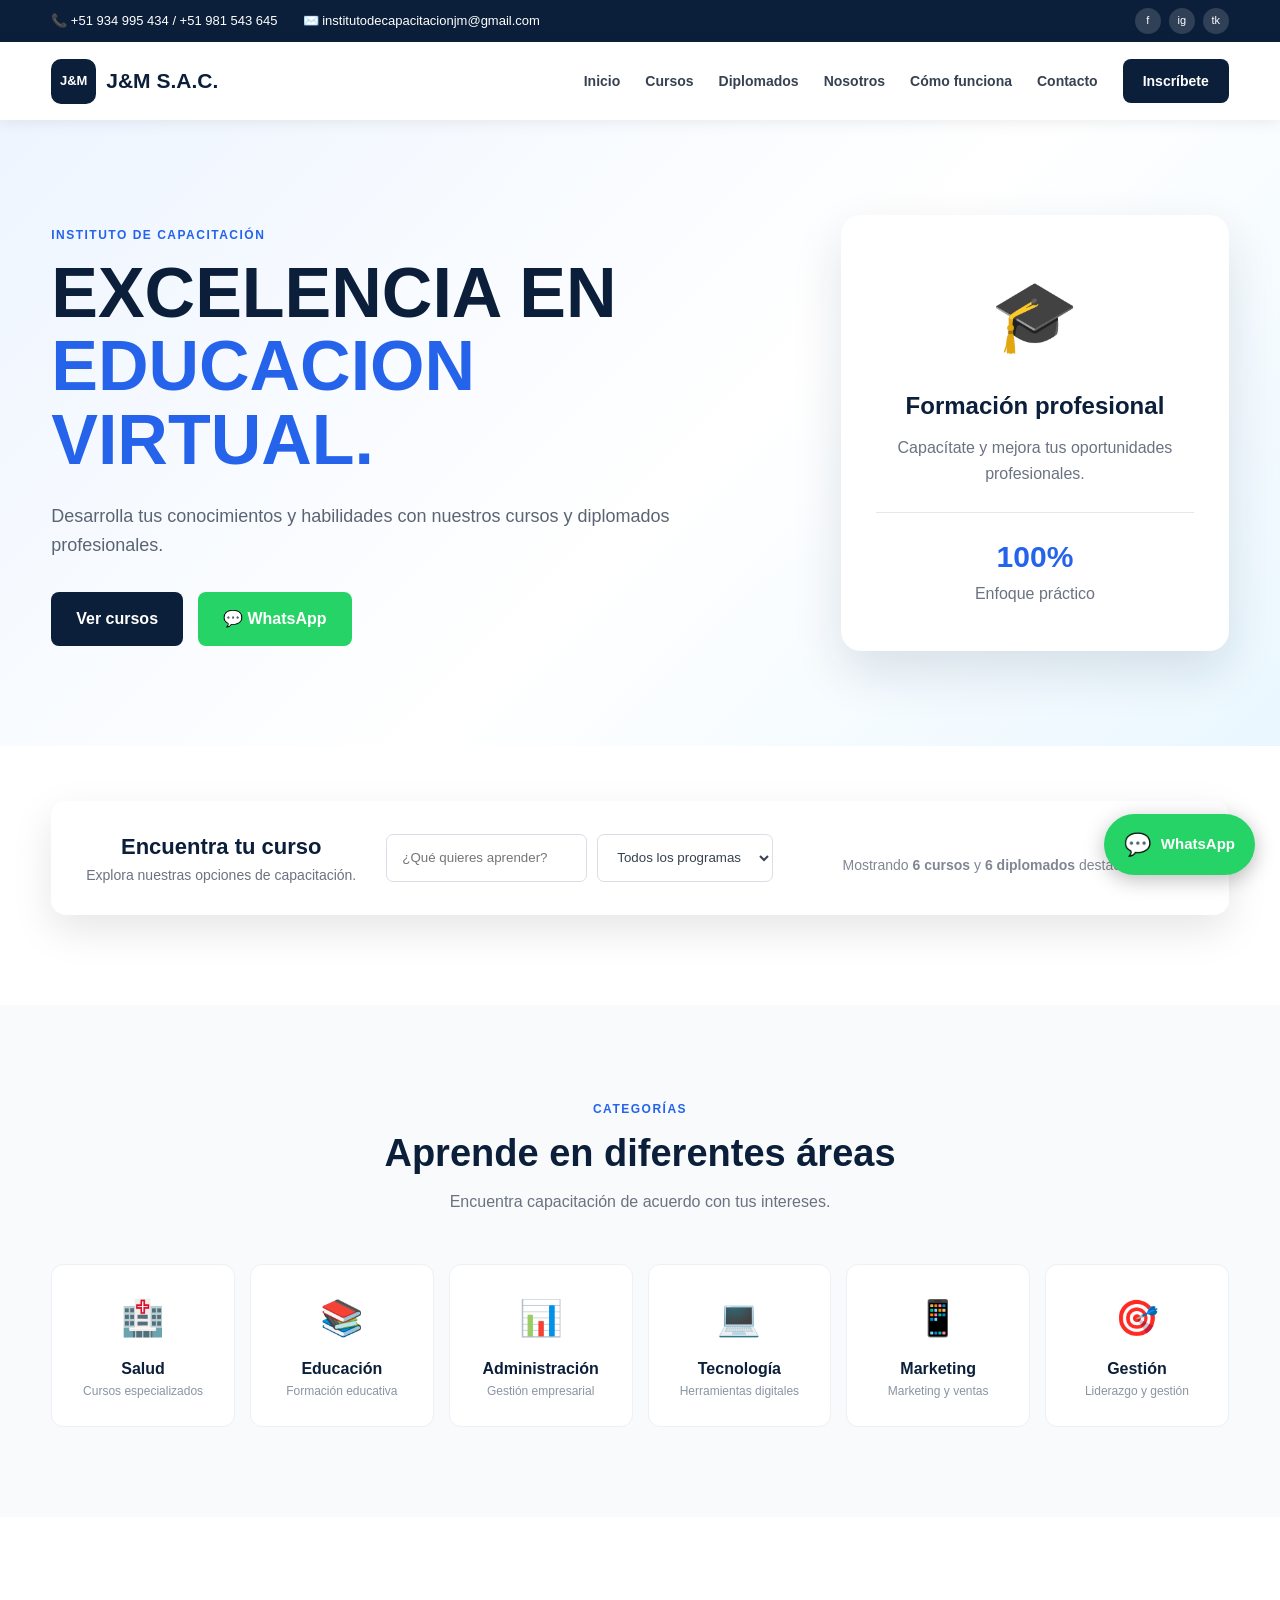
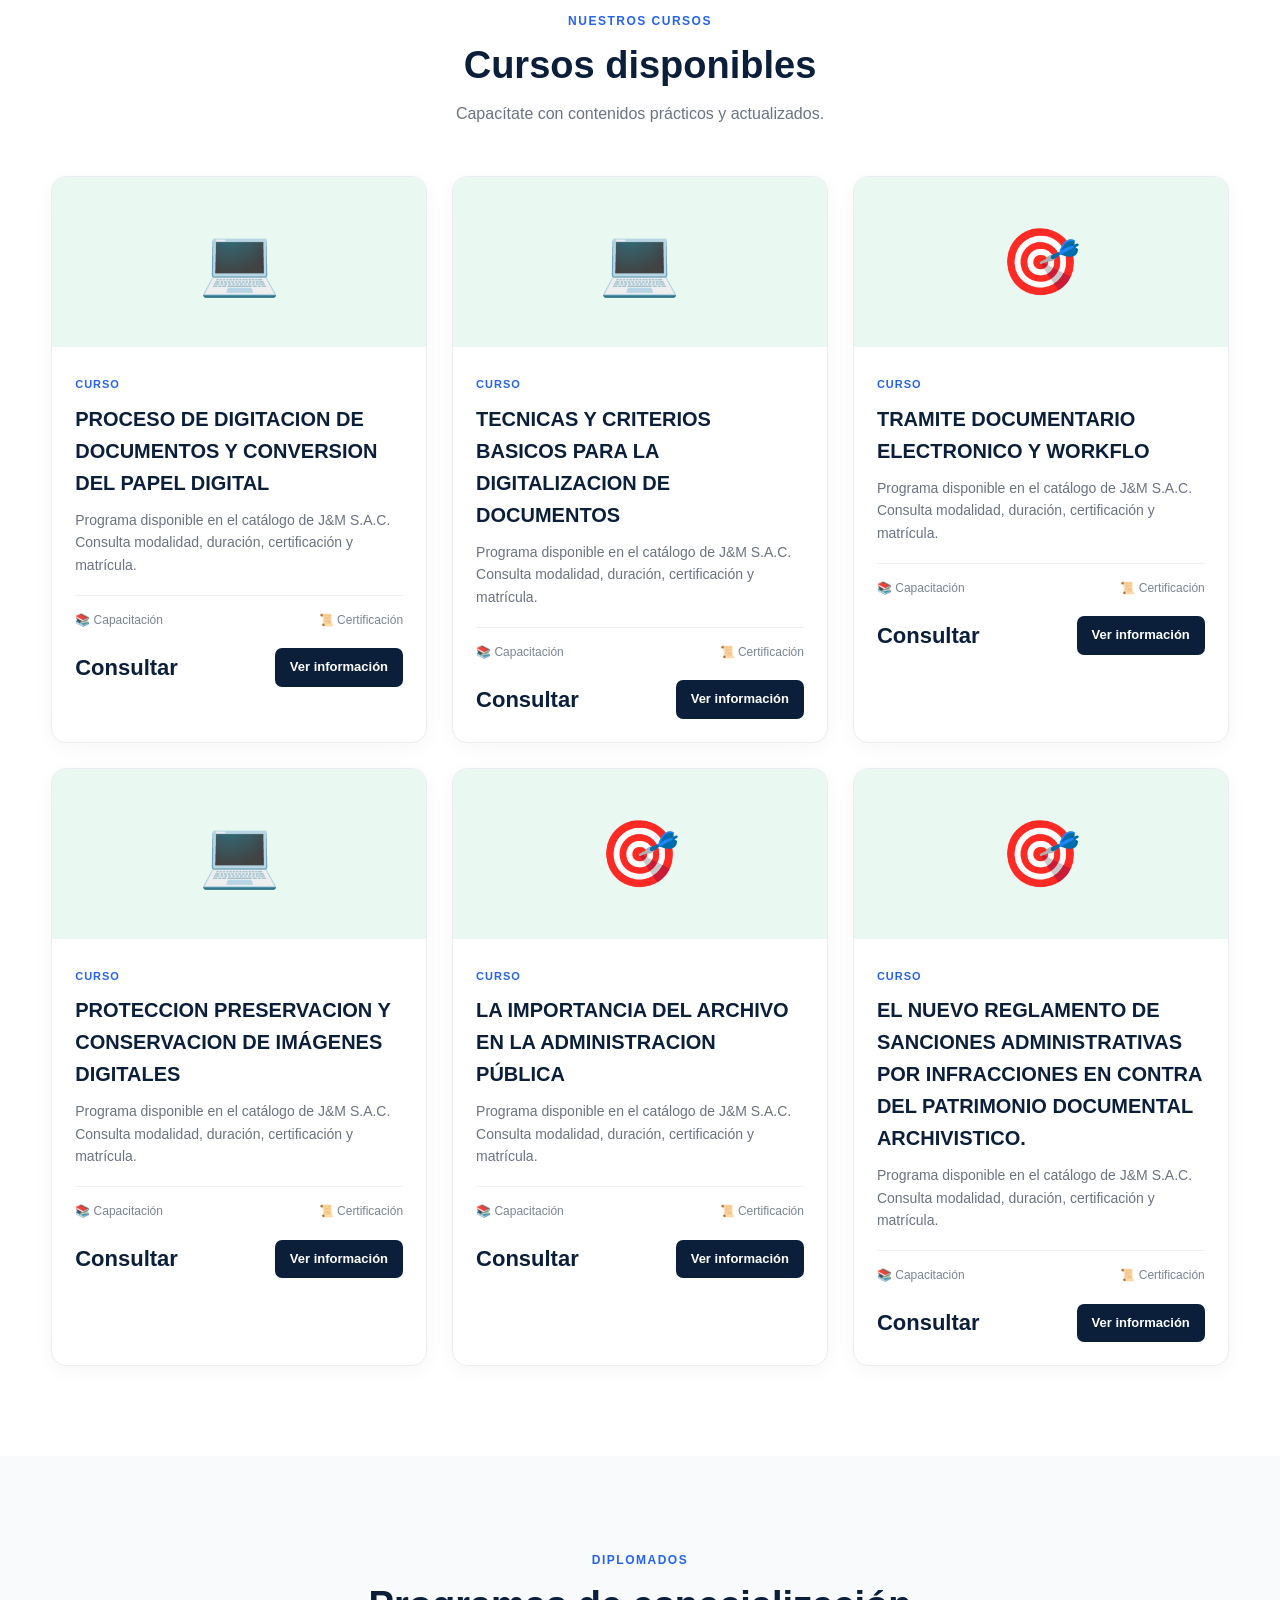
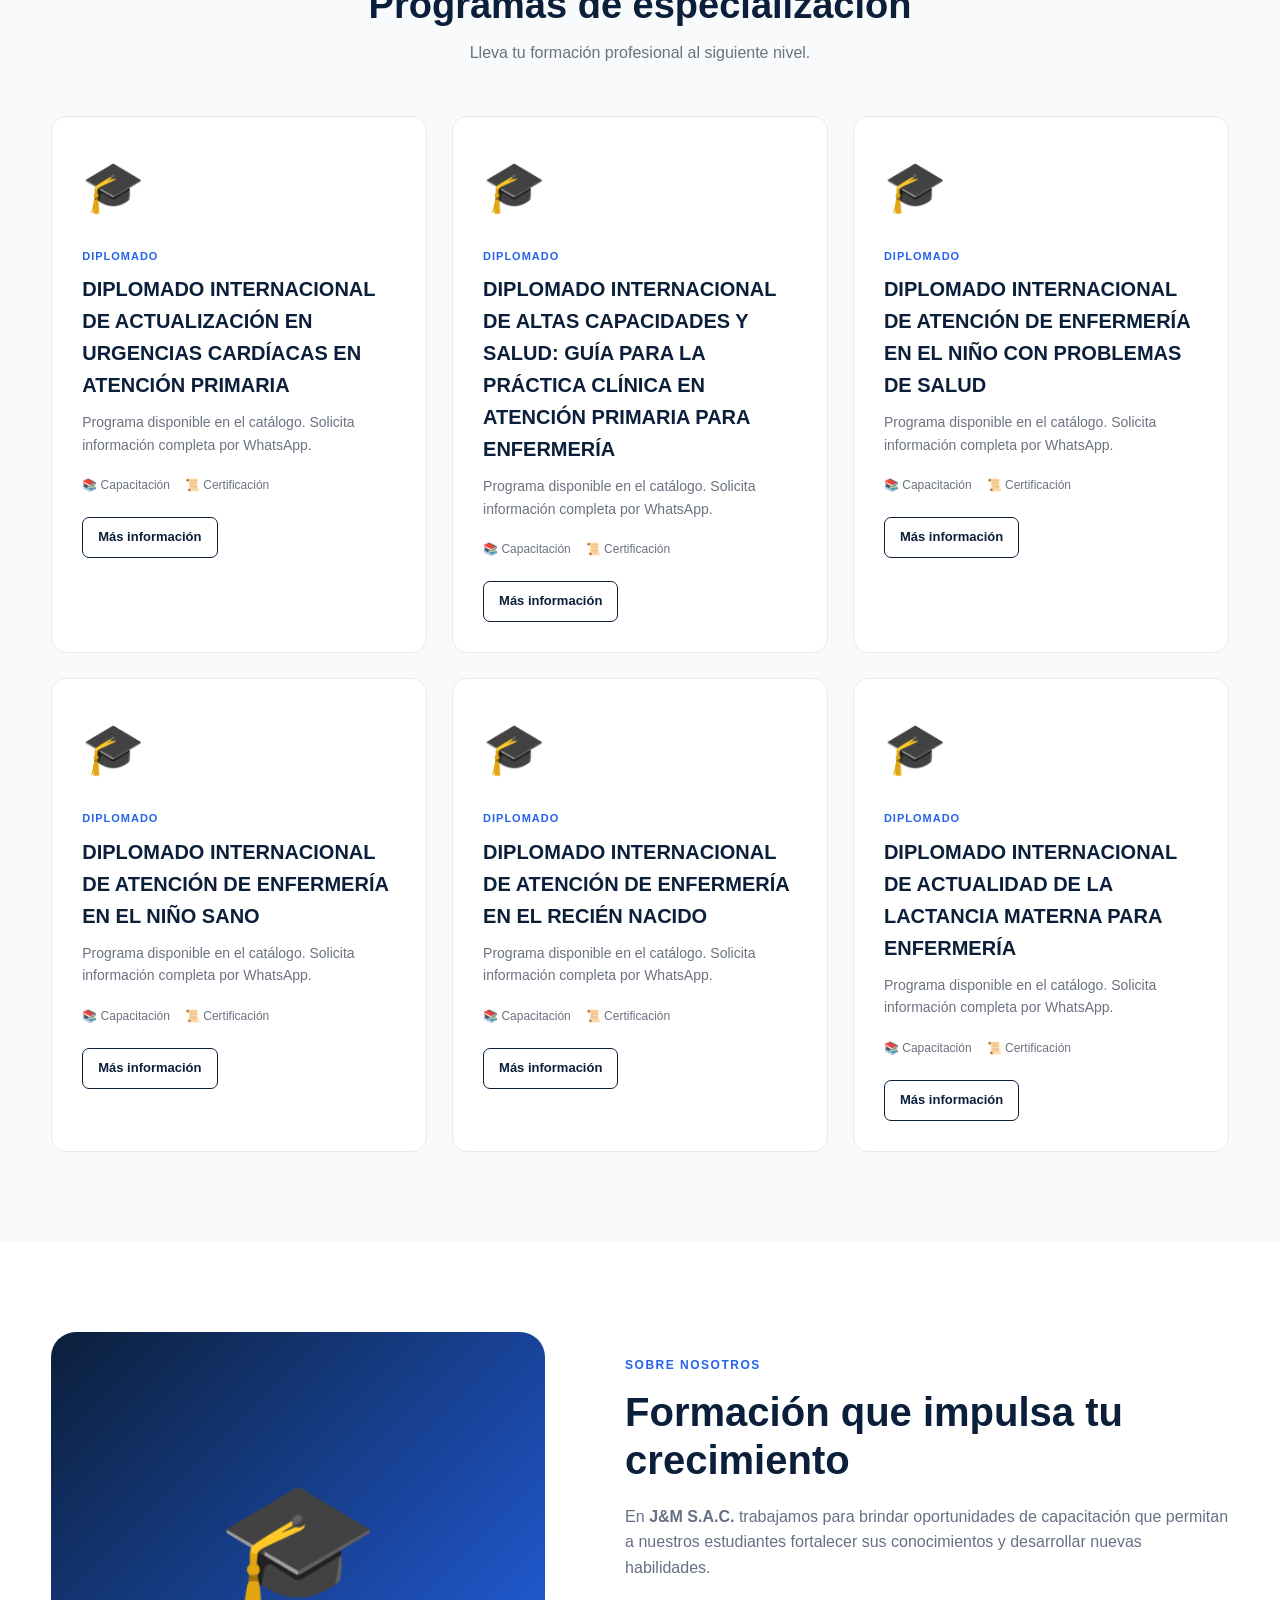
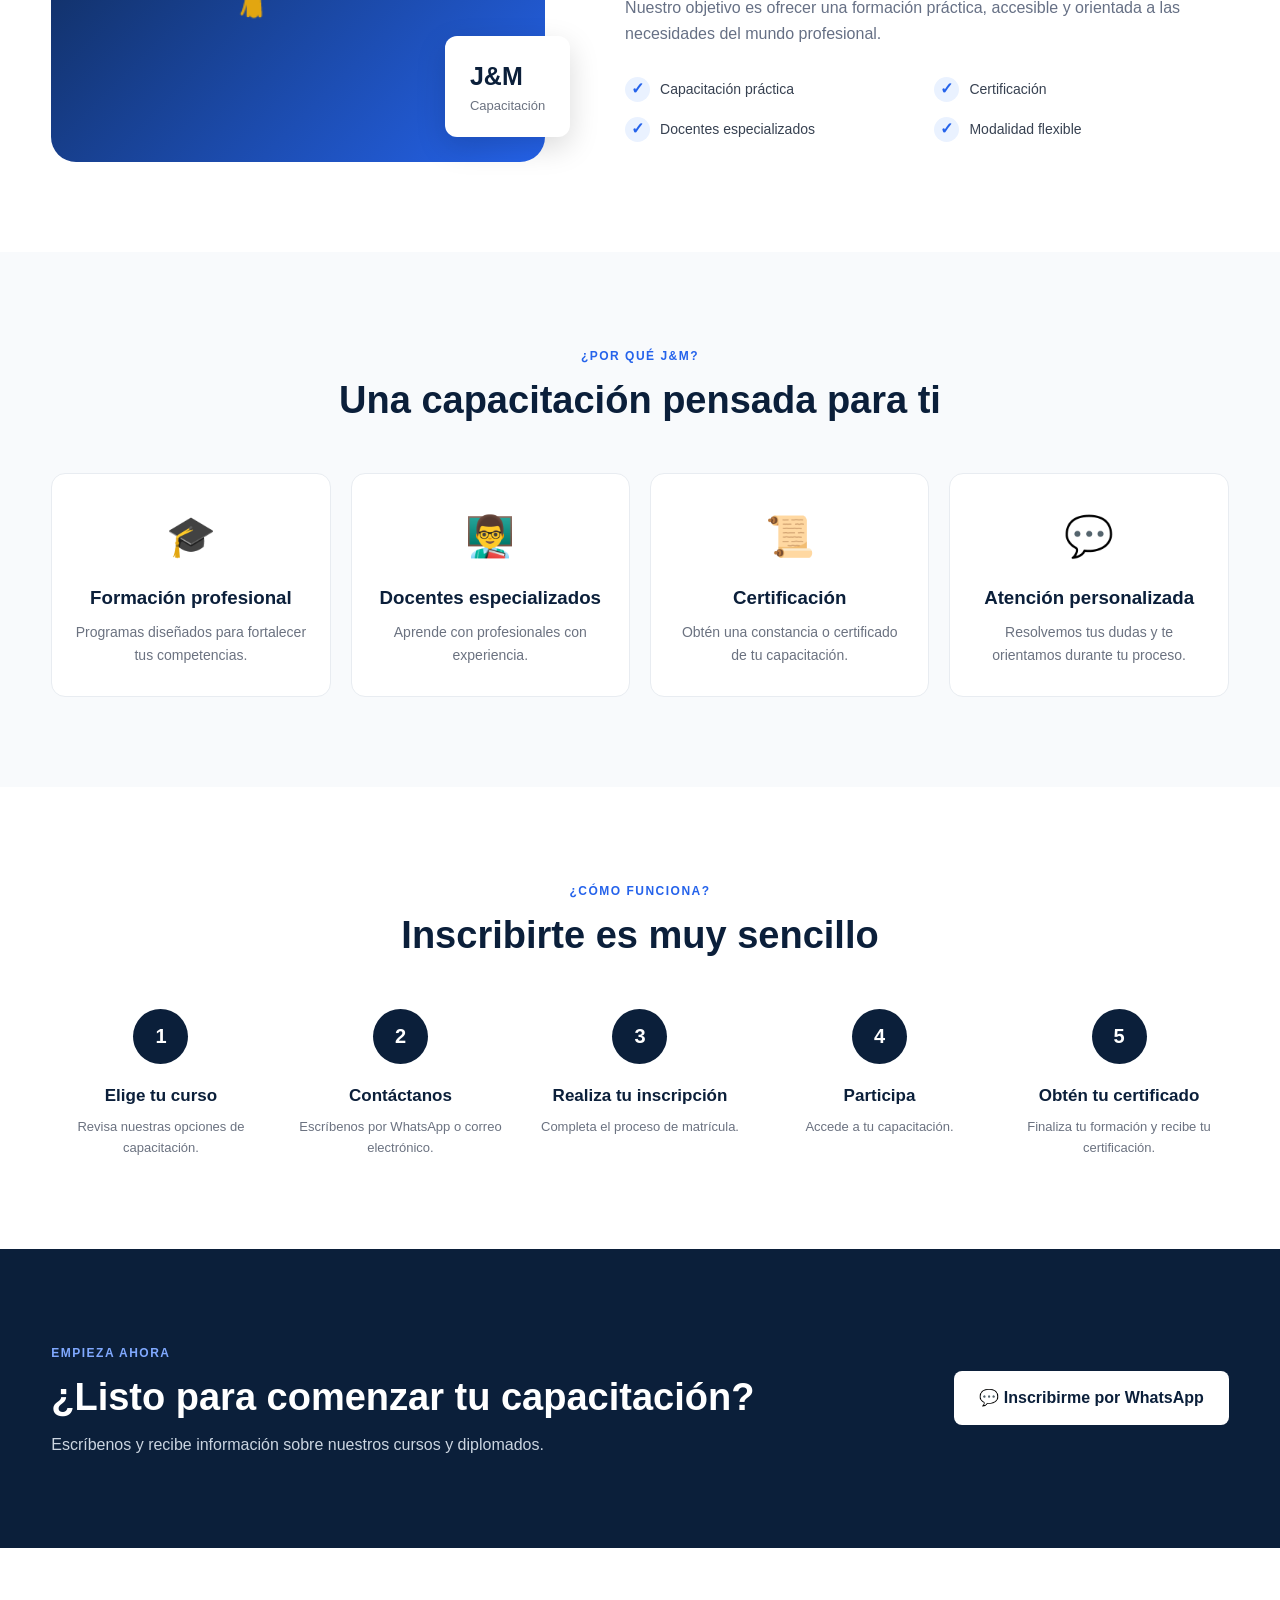
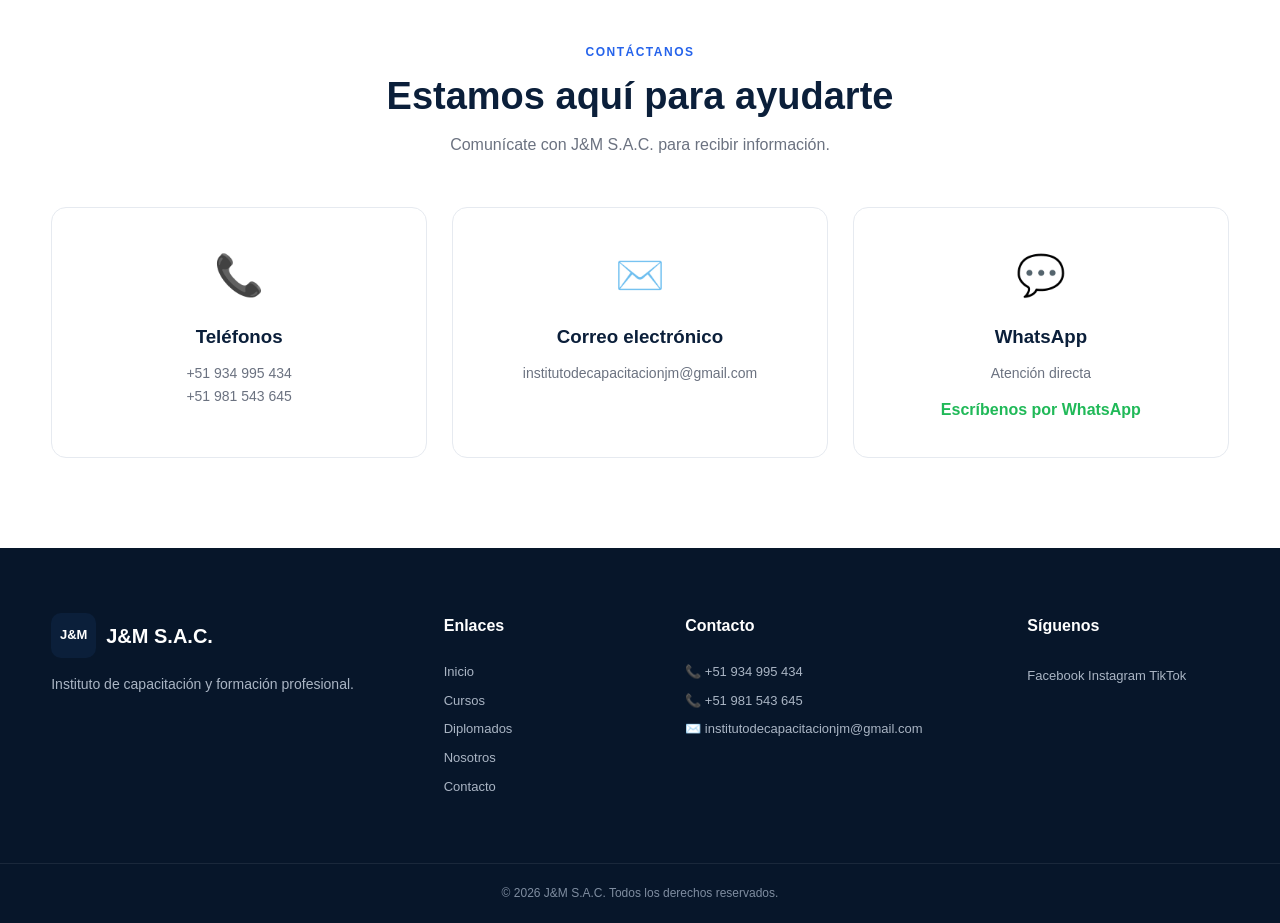
==== index.html @ 64e91b8b "Update index.html" ====
<!DOCTYPE html>
<html lang="es">
<head>
    <meta charset="UTF-8">
    <meta name="viewport" content="width=device-width, initial-scale=1.0">
    <meta name="description" content="J&M S.A.C. - Instituto de Capacitación y Formación Profesional">
    <title>J&M S.A.C. | Instituto de Capacitación</title>

    <link rel="stylesheet" href="style.css">
</head>

<body>

 
    <div class="topbar">
        <div class="container topbar-content">

            <div class="topbar-info">
                <span>📞 +51 934 995 434 / +51 981 543 645</span>
                <span>✉️ institutodecapacitacionjm@gmail.com</span>
            </div>

            <div class="topbar-social">
                <a href="#" aria-label="Facebook">f</a>
                <a href="#" aria-label="Instagram">ig</a>
                <a href="#" aria-label="TikTok">tk</a>
            </div>

        </div>
    </div>



    <header class="header">
        <div class="container nav-container">

            <a href="#inicio" class="logo">
                <span class="logo-icon">J&M</span>
                <span>J&M S.A.C.</span>
            </a>

            <button class="menu-toggle" id="menuToggle">
                ☰
            </button>

            <nav class="nav" id="navMenu">
                <a href="#inicio">Inicio</a>
                <a href="#cursos">Cursos</a>
                <a href="#diplomados">Diplomados</a>
                <a href="#nosotros">Nosotros</a>
                <a href="#proceso">Cómo funciona</a>
                <a href="#contacto">Contacto</a>
                <a href="#inscribete" class="nav-button">Inscríbete</a>
            </nav>

        </div>
    </header>



    <section class="hero" id="inicio">

        <div class="container hero-content">

            <div class="hero-text">

                <span class="hero-tag">
                    INSTITUTO DE CAPACITACIÓN
                </span>

                <h1>
                    EXCELENCIA EN
                    <span>EDUCACION VIRTUAL.</span>
                </h1>

                <p>
                    Desarrolla tus conocimientos y habilidades con nuestros
                    cursos y diplomados profesionales.
                </p>

                <div class="hero-buttons">
                    <a href="#cursos" class="btn btn-primary">
                        Ver cursos
                    </a>

                    <a
                        href="https://wa.me/51934995434?text=Hola%20J%26M%20S.A.C.%2C%20quisiera%20informaci%C3%B3n%20sobre%20sus%20cursos."
                        target="_blank"
                        class="btn btn-whatsapp"
                    >
                        💬 WhatsApp
                    </a>
                </div>

            </div>

            <div class="hero-card">

                <div class="hero-card-icon">
                    🎓
                </div>

                <h3>
                    Formación profesional
                </h3>

                <p>
                    Capacítate y mejora tus oportunidades profesionales.
                </p>

                <div class="hero-stat">
                    <strong>100%</strong>
                    <span>Enfoque práctico</span>
                </div>

            </div>

        </div>

    </section>


    <!-- ================================
         BUSCADOR
    ================================= -->
    <section class="search-section">

        <div class="container">

            <div class="search-box">

                <div class="search-title">
                    <h2>Encuentra tu curso</h2>
                    <p>
                        Explora nuestras opciones de capacitación.
                    </p>
                </div>

                <div class="search-form">

                    <input
                        type="text"
                        id="searchInput"
                        placeholder="¿Qué quieres aprender?"
                    >

                    <select id="categoryFilter">

                        <option value="all">
                            Todas las categorías
                        </option>

                        <option value="salud">
                            Salud
                        </option>

                        <option value="educacion">
                            Educación
                        </option>

                        <option value="administracion">
                            Administración
                        </option>

                        <option value="tecnologia">
                            Tecnología
                        </option>

                        <option value="marketing">
                            Marketing
                        </option>

                        <option value="gestion">
                            Gestión
                        </option>

                    </select>

                </div>

            </div>

        </div>

    </section>


    <!-- ================================
         CATEGORÍAS
    ================================= -->
    <section class="categories">

        <div class="container">

            <div class="section-header">

                <span class="section-tag">
                    CATEGORÍAS
                </span>

                <h2>
                    Aprende en diferentes áreas
                </h2>

                <p>
                    Encuentra capacitación de acuerdo con tus intereses.
                </p>

            </div>

            <div class="category-grid">

                <div class="category-card" data-category="salud">
                    <div class="category-icon">🏥</div>
                    <h3>Salud</h3>
                    <p>Cursos especializados</p>
                </div>

                <div class="category-card" data-category="educacion">
                    <div class="category-icon">📚</div>
                    <h3>Educación</h3>
                    <p>Formación educativa</p>
                </div>

                <div class="category-card" data-category="administracion">
                    <div class="category-icon">📊</div>
                    <h3>Administración</h3>
                    <p>Gestión empresarial</p>
                </div>

                <div class="category-card" data-category="tecnologia">
                    <div class="category-icon">💻</div>
                    <h3>Tecnología</h3>
                    <p>Herramientas digitales</p>
                </div>

                <div class="category-card" data-category="marketing">
                    <div class="category-icon">📱</div>
                    <h3>Marketing</h3>
                    <p>Marketing y ventas</p>
                </div>

                <div class="category-card" data-category="gestion">
                    <div class="category-icon">🎯</div>
                    <h3>Gestión</h3>
                    <p>Liderazgo y gestión</p>
                </div>

            </div>

        </div>

    </section>


    <!-- ================================
         CURSOS
    ================================= -->
    <section class="courses" id="cursos">

        <div class="container">

            <div class="section-header">

                <span class="section-tag">
                    NUESTROS CURSOS
                </span>

                <h2>
                    Cursos disponibles
                </h2>

                <p>
                    Capacítate con contenidos prácticos y actualizados.
                </p>

            </div>


            <div class="course-grid" id="courseGrid">


                <!-- CURSO 1 -->
                <article
                    class="course-card"
                    data-category="salud"
                    data-title="primeros auxilios"
                >

                    <div class="course-image health">
                        🏥
                    </div>

                    <div class="course-content">

                        <span class="course-category">
                            Salud
                        </span>

                        <h3>
                            Primeros Auxilios
                        </h3>

                        <p>
                            Aprende los conocimientos básicos para actuar
                            correctamente ante una emergencia.
                        </p>

                        <div class="course-info">
                            <span>⏱ 40 horas</span>
                            <span>📜 Certificado</span>
                        </div>

                        <div class="course-bottom">

                            <strong>
                                S/ 80.00
                            </strong>

                            <a
                                href="https://wa.me/51934995434?text=Hola%20J%26M%20S.A.C.%2C%20quiero%20informaci%C3%B3n%20sobre%20el%20curso%20de%20Primeros%20Auxilios."
                                target="_blank"
                                class="course-button"
                            >
                                Ver curso
                            </a>

                        </div>

                    </div>

                </article>


                <!-- CURSO 2 -->
                <article
                    class="course-card"
                    data-category="educacion"
                    data-title="estrategias de aprendizaje"
                >

                    <div class="course-image education">
                        📚
                    </div>

                    <div class="course-content">

                        <span class="course-category">
                            Educación
                        </span>

                        <h3>
                            Estrategias de Aprendizaje
                        </h3>

                        <p>
                            Conoce diferentes estrategias para mejorar
                            el proceso de enseñanza y aprendizaje.
                        </p>

                        <div class="course-info">
                            <span>⏱ 50 horas</span>
                            <span>📜 Certificado</span>
                        </div>

                        <div class="course-bottom">

                            <strong>
                                S/ 90.00
                            </strong>

                            <a
                                href="https://wa.me/51934995434?text=Hola%20J%26M%20S.A.C.%2C%20quiero%20informaci%C3%B3n%20sobre%20el%20curso%20de%20Estrategias%20de%20Aprendizaje."
                                target="_blank"
                                class="course-button"
                            >
                                Ver curso
                            </a>

                        </div>

                    </div>

                </article>


                <!-- CURSO 3 -->
                <article
                    class="course-card"
                    data-category="administracion"
                    data-title="administracion empresarial"
                >

                    <div class="course-image administration">
                        📊
                    </div>

                    <div class="course-content">

                        <span class="course-category">
                            Administración
                        </span>

                        <h3>
                            Administración Empresarial
                        </h3>

                        <p>
                            Aprende herramientas fundamentales para
                            gestionar una empresa de manera eficiente.
                        </p>

                        <div class="course-info">
                            <span>⏱ 60 horas</span>
                            <span>📜 Certificado</span>
                        </div>

                        <div class="course-bottom">

                            <strong>
                                S/ 100.00
                            </strong>

                            <a
                                href="https://wa.me/51934995434?text=Hola%20J%26M%20S.A.C.%2C%20quiero%20informaci%C3%B3n%20sobre%20el%20curso%20de%20Administraci%C3%B3n%20Empresarial."
                                target="_blank"
                                class="course-button"
                            >
                                Ver curso
                            </a>

                        </div>

                    </div>

                </article>


                <!-- CURSO 4 -->
                <article
                    class="course-card"
                    data-category="tecnologia"
                    data-title="herramientas digitales"
                >

                    <div class="course-image technology">
                        💻
                    </div>

                    <div class="course-content">

                        <span class="course-category">
                            Tecnología
                        </span>

                        <h3>
                            Herramientas Digitales
                        </h3>

                        <p>
                            Mejora tus habilidades digitales utilizando
                            herramientas modernas para el trabajo.
                        </p>

                        <div class="course-info">
                            <span>⏱ 40 horas</span>
                            <span>📜 Certificado</span>
                        </div>

                        <div class="course-bottom">

                            <strong>
                                S/ 80.00
                            </strong>

                            <a
                                href="https://wa.me/51934995434?text=Hola%20J%26M%20S.A.C.%2C%20quiero%20informaci%C3%B3n%20sobre%20el%20curso%20de%20Herramientas%20Digitales."
                                target="_blank"
                                class="course-button"
                            >
                                Ver curso
                            </a>

                        </div>

                    </div>

                </article>


                <!-- CURSO 5 -->
                <article
                    class="course-card"
                    data-category="marketing"
                    data-title="marketing digital"
                >

                    <div class="course-image marketing">
                        📱
                    </div>

                    <div class="course-content">

                        <span class="course-category">
                            Marketing
                        </span>

                        <h3>
                            Marketing Digital
                        </h3>

                        <p>
                            Aprende estrategias para promocionar productos
                            y servicios mediante canales digitales.
                        </p>

                        <div class="course-info">
                            <span>⏱ 50 horas</span>
                            <span>📜 Certificado</span>
                        </div>

                        <div class="course-bottom">

                            <strong>
                                S/ 100.00
                            </strong>

                            <a
                                href="https://wa.me/51934995434?text=Hola%20J%26M%20S.A.C.%2C%20quiero%20informaci%C3%B3n%20sobre%20el%20curso%20de%20Marketing%20Digital."
                                target="_blank"
                                class="course-button"
                            >
                                Ver curso
                            </a>

                        </div>

                    </div>

                </article>


                <!-- CURSO 6 -->
                <article
                    class="course-card"
                    data-category="gestion"
                    data-title="liderazgo y gestion"
                >

                    <div class="course-image management">
                        🎯
                    </div>

                    <div class="course-content">

                        <span class="course-category">
                            Gestión
                        </span>

                        <h3>
                            Liderazgo y Gestión
                        </h3>

                        <p>
                            Desarrolla habilidades de liderazgo y gestión
                            para alcanzar mejores resultados.
                        </p>

                        <div class="course-info">
                            <span>⏱ 40 horas</span>
                            <span>📜 Certificado</span>
                        </div>

                        <div class="course-bottom">

                            <strong>
                                S/ 90.00
                            </strong>

                            <a
                                href="https://wa.me/51934995434?text=Hola%20J%26M%20S.A.C.%2C%20quiero%20informaci%C3%B3n%20sobre%20el%20curso%20de%20Liderazgo%20y%20Gesti%C3%B3n."
                                target="_blank"
                                class="course-button"
                            >
                                Ver curso
                            </a>

                        </div>

                    </div>

                </article>

            </div>

        </div>

    </section>


    <!-- ================================
         DIPLOMADOS
    ================================= -->
    <section class="diplomas" id="diplomados">

        <div class="container">

            <div class="section-header">

                <span class="section-tag">
                    DIPLOMADOS
                </span>

                <h2>
                    Programas de especialización
                </h2>

                <p>
                    Lleva tu formación profesional al siguiente nivel.
                </p>

            </div>


            <div class="diploma-grid">

                <article class="diploma-card">

                    <div class="diploma-icon">
                        🎓
                    </div>

                    <div>

                        <span>
                            DIPLOMADO
                        </span>

                        <h3>
                            Gestión Administrativa
                        </h3>

                        <p>
                            Programa orientado al desarrollo de competencias
                            para la gestión y administración.
                        </p>

                        <div class="diploma-details">
                            <span>📚 120 horas</span>
                            <span>📜 Certificación</span>
                        </div>

                    </div>

                    <a
                        href="https://wa.me/51934995434?text=Hola%20J%26M%20S.A.C.%2C%20quiero%20informaci%C3%B3n%20sobre%20el%20Diplomado%20de%20Gesti%C3%B3n%20Administrativa."
                        target="_blank"
                        class="diploma-button"
                    >
                        Más información
                    </a>

                </article>


                <article class="diploma-card">

                    <div class="diploma-icon">
                        💻
                    </div>

                    <div>

                        <span>
                            DIPLOMADO
                        </span>

                        <h3>
                            Tecnología y Herramientas Digitales
                        </h3>

                        <p>
                            Fortalece tus competencias en el uso de tecnologías
                            aplicadas al entorno profesional.
                        </p>

                        <div class="diploma-details">
                            <span>📚 120 horas</span>
                            <span>📜 Certificación</span>
                        </div>

                    </div>

                    <a
                        href="https://wa.me/51934995434?text=Hola%20J%26M%20S.A.C.%2C%20quiero%20informaci%C3%B3n%20sobre%20el%20Diplomado%20de%20Tecnolog%C3%ADa%20y%20Herramientas%20Digitales."
                        target="_blank"
                        class="diploma-button"
                    >
                        Más información
                    </a>

                </article>


                <article class="diploma-card">

                    <div class="diploma-icon">
                        📱
                    </div>

                    <div>

                        <span>
                            DIPLOMADO
                        </span>

                        <h3>
                            Marketing Digital
                        </h3>

                        <p>
                            Aprende estrategias modernas de marketing,
                            comunicación y presencia digital.
                        </p>

                        <div class="diploma-details">
                            <span>📚 120 horas</span>
                            <span>📜 Certificación</span>
                        </div>

                    </div>

                    <a
                        href="https://wa.me/51934995434?text=Hola%20J%26M%20S.A.C.%2C%20quiero%20informaci%C3%B3n%20sobre%20el%20Diplomado%20de%20Marketing%20Digital."
                        target="_blank"
                        class="diploma-button"
                    >
                        Más información
                    </a>

                </article>

            </div>

        </div>

    </section>


    <!-- ================================
         NOSOTROS
    ================================= -->
    <section class="about" id="nosotros">

        <div class="container about-grid">

            <div class="about-image">

                <div class="about-big-icon">
                    🎓
                </div>

                <div class="about-floating">
                    <strong>J&M</strong>
                    <span>Capacitación</span>
                </div>

            </div>


            <div class="about-content">

                <span class="section-tag">
                    SOBRE NOSOTROS
                </span>

                <h2>
                    Formación que impulsa tu crecimiento
                </h2>

                <p>
                    En <strong>J&M S.A.C.</strong> trabajamos para brindar
                    oportunidades de capacitación que permitan a nuestros
                    estudiantes fortalecer sus conocimientos y desarrollar
                    nuevas habilidades.
                </p>

                <p>
                    Nuestro objetivo es ofrecer una formación práctica,
                    accesible y orientada a las necesidades del mundo
                    profesional.
                </p>


                <div class="about-features">

                    <div>
                        <span>✓</span>
                        <p>Capacitación práctica</p>
                    </div>

                    <div>
                        <span>✓</span>
                        <p>Certificación</p>
                    </div>

                    <div>
                        <span>✓</span>
                        <p>Docentes especializados</p>
                    </div>

                    <div>
                        <span>✓</span>
                        <p>Modalidad flexible</p>
                    </div>

                </div>

            </div>

        </div>

    </section>


    <!-- ================================
         POR QUÉ ELEGIRNOS
    ================================= -->
    <section class="why-us">

        <div class="container">

            <div class="section-header">

                <span class="section-tag">
                    ¿POR QUÉ J&M?
                </span>

                <h2>
                    Una capacitación pensada para ti
                </h2>

            </div>


            <div class="why-grid">

                <div class="why-card">

                    <div class="why-icon">
                        🎓
                    </div>

                    <h3>
                        Formación profesional
                    </h3>

                    <p>
                        Programas diseñados para fortalecer tus competencias.
                    </p>

                </div>


                <div class="why-card">

                    <div class="why-icon">
                        👨‍🏫
                    </div>

                    <h3>
                        Docentes especializados
                    </h3>

                    <p>
                        Aprende con profesionales con experiencia.
                    </p>

                </div>


                <div class="why-card">

                    <div class="why-icon">
                        📜
                    </div>

                    <h3>
                        Certificación
                    </h3>

                    <p>
                        Obtén una constancia o certificado de tu capacitación.
                    </p>

                </div>


                <div class="why-card">

                    <div class="why-icon">
                        💬
                    </div>

                    <h3>
                        Atención personalizada
                    </h3>

                    <p>
                        Resolvemos tus dudas y te orientamos durante tu proceso.
                    </p>

                </div>

            </div>

        </div>

    </section>


    <!-- ================================
         PROCESO
    ================================= -->
    <section class="process" id="proceso">

        <div class="container">

            <div class="section-header">

                <span class="section-tag">
                    ¿CÓMO FUNCIONA?
                </span>

                <h2>
                    Inscribirte es muy sencillo
                </h2>

            </div>


            <div class="process-grid">

                <div class="process-step">

                    <div class="step-number">
                        1
                    </div>

                    <h3>
                        Elige tu curso
                    </h3>

                    <p>
                        Revisa nuestras opciones de capacitación.
                    </p>

                </div>


                <div class="process-step">

                    <div class="step-number">
                        2
                    </div>

                    <h3>
                        Contáctanos
                    </h3>

                    <p>
                        Escríbenos por WhatsApp o correo electrónico.
                    </p>

                </div>


                <div class="process-step">

                    <div class="step-number">
                        3
                    </div>

                    <h3>
                        Realiza tu inscripción
                    </h3>

                    <p>
                        Completa el proceso de matrícula.
                    </p>

                </div>


                <div class="process-step">

                    <div class="step-number">
                        4
                    </div>

                    <h3>
                        Participa
                    </h3>

                    <p>
                        Accede a tu capacitación.
                    </p>

                </div>


                <div class="process-step">

                    <div class="step-number">
                        5
                    </div>

                    <h3>
                        Obtén tu certificado
                    </h3>

                    <p>
                        Finaliza tu formación y recibe tu certificación.
                    </p>

                </div>

            </div>

        </div>

    </section>


    <!-- ================================
         CTA
    ================================= -->
    <section class="cta" id="inscribete">

        <div class="container cta-content">

            <div>

                <span class="section-tag">
                    EMPIEZA AHORA
                </span>

                <h2>
                    ¿Listo para comenzar tu capacitación?
                </h2>

                <p>
                    Escríbenos y recibe información sobre nuestros cursos
                    y diplomados.
                </p>

            </div>


            <a
                href="https://wa.me/51934995434?text=Hola%20J%26M%20S.A.C.%2C%20quiero%20informaci%C3%B3n%20para%20inscribirme."
                target="_blank"
                class="btn btn-white"
            >
                💬 Inscribirme por WhatsApp
            </a>

        </div>

    </section>


    <!-- ================================
         CONTACTO
    ================================= -->
    <section class="contact" id="contacto">

        <div class="container">

            <div class="section-header">

                <span class="section-tag">
                    CONTÁCTANOS
                </span>

                <h2>
                    Estamos aquí para ayudarte
                </h2>

                <p>
                    Comunícate con J&M S.A.C. para recibir información.
                </p>

            </div>


            <div class="contact-grid">


                <div class="contact-card">

                    <div class="contact-icon">
                        📞
                    </div>

                    <h3>
                        Teléfonos
                    </h3>

                    <p>
                        +51 934 995 434
                    </p>

                    <p>
                        +51 981 543 645
                    </p>

                </div>


                <div class="contact-card">

                    <div class="contact-icon">
                        ✉️
                    </div>

                    <h3>
                        Correo electrónico
                    </h3>

                    <p>
                        institutodecapacitacionjm@gmail.com
                    </p>

                </div>


                <div class="contact-card">

                    <div class="contact-icon">
                        💬
                    </div>

                    <h3>
                        WhatsApp
                    </h3>

                    <p>
                        Atención directa
                    </p>

                    <a
                        href="https://wa.me/51934995434?text=Hola%20J%26M%20S.A.C.%2C%20quisiera%20informaci%C3%B3n."
                        target="_blank"
                        class="contact-whatsapp"
                    >
                        Escríbenos por WhatsApp
                    </a>

                </div>


            </div>

        </div>

    </section>


    <!-- ================================
         FOOTER
    ================================= -->
    <footer class="footer">

        <div class="container footer-grid">


            <div class="footer-brand">

                <div class="footer-logo">
                    <span class="logo-icon">J&M</span>
                    <span>J&M S.A.C.</span>
                </div>

                <p>
                    Instituto de capacitación y formación profesional.
                </p>

            </div>


            <div class="footer-links">

                <h3>
                    Enlaces
                </h3>

                <a href="#inicio">
                    Inicio
                </a>

                <a href="#cursos">
                    Cursos
                </a>

                <a href="#diplomados">
                    Diplomados
                </a>

                <a href="#nosotros">
                    Nosotros
                </a>

                <a href="#contacto">
                    Contacto
                </a>

            </div>


            <div class="footer-contact">

                <h3>
                    Contacto
                </h3>

                <p>
                    📞 +51 934 995 434
                </p>

                <p>
                    📞 +51 981 543 645
                </p>

                <p>
                    ✉️ institutodecapacitacionjm@gmail.com
                </p>

            </div>


            <div class="footer-social">

                <h3>
                    Síguenos
                </h3>

                <div>

                    <a href="#">
                        Facebook
                    </a>

                    <a href="#">
                        Instagram
                    </a>

                    <a href="#">
                        TikTok
                    </a>

                </div>

            </div>

        </div>


        <div class="footer-bottom">

            <div class="container">

                <p>
                    © 2026 J&M S.A.C. Todos los derechos reservados.
                </p>

            </div>

        </div>

    </footer>


    <!-- ================================
         BOTÓN FLOTANTE WHATSAPP
    ================================= -->
    <a
        href="https://wa.me/51934995434?text=Hola%20J%26M%20S.A.C.%2C%20quisiera%20informaci%C3%B3n%20sobre%20sus%20cursos."
        class="whatsapp-button"
        target="_blank"
        rel="noopener noreferrer"
        aria-label="Contactar por WhatsApp"
    >

        <span class="whatsapp-icon">
            💬
        </span>

        <span class="whatsapp-text">
            WhatsApp
        </span>

    </a>


    <!-- ================================
         BOTÓN VOLVER ARRIBA
    ================================= -->
    <button id="backToTop" class="back-to-top">
        ↑
    </button>


    <!-- JAVASCRIPT -->
    <script src="script.js"></script>

</body>
</html>
---- style.css ----
* {
    margin: 0;
    padding: 0;
    box-sizing: border-box;
}

html {
    scroll-behavior: smooth;
}

body {
    font-family: Arial, Helvetica, sans-serif;
    color: #1f2937;
    background: #ffffff;
    line-height: 1.6;
    overflow-x: hidden;
}

a {
    text-decoration: none;
    color: inherit;
}

button,
input,
select {
    font-family: inherit;
}

img {
    max-width: 100%;
    height: auto;
}

.container {
    width: min(1180px, 92%);
    margin: auto;
}

.topbar {
    background: #0b1f3a;
    color: #ffffff;
    font-size: 13px;
}

.topbar-content {
    min-height: 42px;
    display: flex;
    justify-content: space-between;
    align-items: center;
    gap: 20px;
}

.topbar-info {
    display: flex;
    gap: 25px;
    flex-wrap: wrap;
}

.topbar-social {
    display: flex;
    gap: 8px;
}

.topbar-social a {
    width: 26px;
    height: 26px;
    display: flex;
    align-items: center;
    justify-content: center;
    border-radius: 50%;
    background: rgba(255,255,255,0.15);
    font-size: 11px;
    transition: 0.3s;
}

.topbar-social a:hover {
    background: #ffffff;
    color: #0b1f3a;
}

.header {
    position: sticky;
    top: 0;
    z-index: 1000;
    background: #ffffff;
    box-shadow: 0 2px 15px rgba(0,0,0,0.08);
}

.nav-container {
    min-height: 78px;
    display: flex;
    align-items: center;
    justify-content: space-between;
    gap: 30px;
}

.logo {
    display: flex;
    align-items: center;
    gap: 10px;
    font-size: 21px;
    font-weight: 800;
    color: #0b1f3a;
}

.logo-icon {
    width: 45px;
    height: 45px;
    display: flex;
    align-items: center;
    justify-content: center;
    border-radius: 10px;
    background: #0b1f3a;
    color: #ffffff;
    font-size: 13px;
    font-weight: 800;
}

.nav {
    display: flex;
    align-items: center;
    gap: 25px;
}

.nav a {
    color: #374151;
    font-size: 14px;
    font-weight: 600;
    transition: 0.3s;
}

.nav a:hover {
    color: #0b1f3a;
}

.nav-button {
    background: #0b1f3a;
    color: #ffffff !important;
    padding: 11px 20px;
    border-radius: 8px;
}

.nav-button:hover {
    background: #163b68;
}

.menu-toggle {
    display: none;
    border: none;
    background: transparent;
    font-size: 27px;
    cursor: pointer;
}

.hero {
    background: linear-gradient(135deg, #eef5ff 0%, #ffffff 55%, #eaf7ff 100%);
    padding: 95px 0;
    overflow: hidden;
}

.hero-content {
    display: grid;
    grid-template-columns: 1.3fr 0.7fr;
    align-items: center;
    gap: 70px;
}

.hero-tag,
.section-tag {
    display: inline-block;
    font-size: 12px;
    font-weight: 800;
    letter-spacing: 1.5px;
    color: #2563eb;
    margin-bottom: 12px;
}

.hero h1 {
    font-size: clamp(42px, 6vw, 70px);
    line-height: 1.05;
    color: #0b1f3a;
    margin-bottom: 25px;
}

.hero h1 span {
    display: block;
    color: #2563eb;
}

.hero-text > p {
    max-width: 650px;
    font-size: 18px;
    color: #5b6472;
    margin-bottom: 32px;
}

.hero-buttons {
    display: flex;
    gap: 15px;
    flex-wrap: wrap;
}

.btn {
    display: inline-flex;
    align-items: center;
    justify-content: center;
    padding: 14px 25px;
    border-radius: 8px;
    font-weight: 700;
    transition: 0.3s;
}

.btn-primary {
    background: #0b1f3a;
    color: #ffffff;
}

.btn-primary:hover {
    transform: translateY(-3px);
    background: #163b68;
}

.btn-whatsapp {
    background: #25d366;
    color: #ffffff;
}

.btn-whatsapp:hover {
    transform: translateY(-3px);
    background: #20b958;
}

.hero-card {
    background: #ffffff;
    padding: 45px 35px;
    border-radius: 20px;
    box-shadow: 0 20px 50px rgba(11,31,58,0.12);
    text-align: center;
}

.hero-card-icon {
    font-size: 70px;
    margin-bottom: 15px;
}

.hero-card h3 {
    color: #0b1f3a;
    font-size: 24px;
    margin-bottom: 10px;
}

.hero-card p {
    color: #6b7280;
    margin-bottom: 25px;
}

.hero-stat {
    padding-top: 20px;
    border-top: 1px solid #e5e7eb;
    display: flex;
    flex-direction: column;
}

.hero-stat strong {
    font-size: 30px;
    color: #2563eb;
}

.hero-stat span {
    color: #6b7280;
}

.search-section {
    margin-top: -35px;
    position: relative;
    z-index: 5;
}

.search-box {
    width: 100%;
    background: #ffffff;
    border-radius: 15px;
    box-shadow: 0 15px 40px rgba(0,0,0,0.10);
    padding: 28px 35px;
    display: flex;
    align-items: center;
    justify-content: center;
    gap: 30px;
}

.search-title {
    text-align: center;
    flex: 0 0 auto;
}

.search-title h2 {
    color: #0b1f3a;
    font-size: 22px;
}

.search-title p {
    color: #6b7280;
    font-size: 14px;
}

.search-form {
    display: flex;
    align-items: center;
    justify-content: center;
    gap: 10px;
    flex: 1;
    max-width: 650px;
}

.search-form input,
.search-form select {
    height: 48px;
    border: 1px solid #d9dee7;
    border-radius: 7px;
    padding: 0 15px;
    outline: none;
    color: #374151;
    background: #ffffff;
}

.search-form input {
    flex: 1;
    min-width: 0;
}

.search-form input:focus,
.search-form select:focus {
    border-color: #2563eb;
    box-shadow: 0 0 0 2px rgba(37,99,235,0.08);
}

.search-form button {
    height: 48px;
    padding: 0 20px;
    border: none;
    border-radius: 7px;
    background: #0b1f3a;
    color: #ffffff;
    font-weight: 700;
    cursor: pointer;
    transition: 0.3s;
}

.search-form button:hover {
    background: #2563eb;
    transform: translateY(-2px);
}

#searchResultsInfo {
    width: 100%;
    margin: 15px auto 0;
    padding: 8px 15px;
    text-align: center;
    color: #6b7280;
    font-size: 13px;
    line-height: 1.5;
    background: transparent;
}

section {
    padding: 90px 0;
}

.section-header {
    text-align: center;
    max-width: 700px;
    margin: 0 auto 50px;
}

.section-header h2 {
    color: #0b1f3a;
    font-size: 38px;
    line-height: 1.2;
    margin-bottom: 12px;
}

.section-header p {
    color: #6b7280;
}

.categories {
    background: #f8fafc;
}

.category-grid {
    display: grid;
    grid-template-columns: repeat(6, 1fr);
    gap: 15px;
}

.category-card {
    background: #ffffff;
    padding: 25px 15px;
    border-radius: 12px;
    text-align: center;
    border: 1px solid #edf0f4;
    cursor: pointer;
    transition: 0.3s;
}

.category-card:hover,
.category-card.active {
    transform: translateY(-5px);
    border-color: #2563eb;
    box-shadow: 0 10px 25px rgba(37,99,235,0.10);
}

.category-icon {
    font-size: 35px;
    margin-bottom: 10px;
}

.category-card h3 {
    font-size: 16px;
    color: #0b1f3a;
}

.category-card p {
    color: #8a94a3;
    font-size: 12px;
}

.course-grid {
    display: grid;
    grid-template-columns: repeat(3, 1fr);
    gap: 25px;
}

.course-card {
    background: #ffffff;
    border-radius: 15px;
    overflow: hidden;
    border: 1px solid #e9edf2;
    box-shadow: 0 5px 20px rgba(0,0,0,0.04);
    transition: 0.3s;
}

.course-card:hover {
    transform: translateY(-6px);
    box-shadow: 0 15px 35px rgba(0,0,0,0.10);
}

.course-image {
    height: 170px;
    display: flex;
    align-items: center;
    justify-content: center;
    font-size: 65px;
    background: #eaf2ff;
}

.course-image.health {
    background: #e9f8f0;
}

.course-image.education {
    background: #fff6df;
}

.course-image.administration {
    background: #edf1ff;
}

.course-image.technology {
    background: #eaf8ff;
}

.course-image.marketing {
    background: #fff0f6;
}

.course-image.management {
    background: #f1edff;
}

.course-content {
    padding: 23px;
}

.course-category {
    font-size: 11px;
    text-transform: uppercase;
    font-weight: 800;
    color: #2563eb;
    letter-spacing: 1px;
}

.course-content h3 {
    font-size: 20px;
    color: #0b1f3a;
    margin: 7px 0 10px;
}

.course-content p {
    color: #6b7280;
    font-size: 14px;
    min-height: 68px;
}

.course-info {
    display: flex;
    justify-content: space-between;
    gap: 10px;
    margin: 18px 0;
    padding-top: 15px;
    border-top: 1px solid #edf0f4;
    color: #7a8492;
    font-size: 12px;
}

.course-bottom {
    display: flex;
    justify-content: space-between;
    align-items: center;
}

.course-bottom strong {
    font-size: 22px;
    color: #0b1f3a;
}

.course-button {
    background: #0b1f3a;
    color: #ffffff;
    padding: 9px 15px;
    border-radius: 7px;
    font-size: 13px;
    font-weight: 700;
    transition: 0.3s;
}

.course-button:hover {
    background: #2563eb;
    transform: translateY(-2px);
}

.diplomas {
    background: #f8fafc;
}

.diploma-grid {
    display: grid;
    grid-template-columns: repeat(3, 1fr);
    gap: 25px;
}

.diploma-card {
    background: #ffffff;
    padding: 30px;
    border-radius: 15px;
    border: 1px solid #e7ebf0;
    transition: 0.3s;
}

.diploma-card:hover {
    transform: translateY(-5px);
    box-shadow: 0 15px 35px rgba(0,0,0,0.08);
}

.diploma-icon {
    font-size: 50px;
    margin-bottom: 15px;
}

.diploma-card > div:nth-child(2) > span {
    font-size: 11px;
    color: #2563eb;
    font-weight: 800;
    letter-spacing: 1px;
}

.diploma-card h3 {
    color: #0b1f3a;
    margin: 6px 0 10px;
    font-size: 20px;
}

.diploma-card p {
    color: #6b7280;
    font-size: 14px;
    margin-bottom: 20px;
}

.diploma-details {
    display: flex;
    gap: 15px;
    color: #6b7280;
    font-size: 12px;
    margin-bottom: 22px;
}

.diploma-button {
    display: inline-block;
    border: 1px solid #0b1f3a;
    color: #0b1f3a;
    padding: 9px 15px;
    border-radius: 7px;
    font-size: 13px;
    font-weight: 700;
    transition: 0.3s;
}

.diploma-button:hover {
    background: #0b1f3a;
    color: #ffffff;
}

.about-grid {
    display: grid;
    grid-template-columns: 0.9fr 1.1fr;
    align-items: center;
    gap: 80px;
}

.about-image {
    min-height: 430px;
    border-radius: 25px;
    background: linear-gradient(135deg, #0b1f3a, #2563eb);
    position: relative;
    display: flex;
    align-items: center;
    justify-content: center;
}

.about-big-icon {
    font-size: 130px;
}

.about-floating {
    position: absolute;
    bottom: 25px;
    right: -25px;
    background: #ffffff;
    padding: 20px 25px;
    border-radius: 12px;
    box-shadow: 0 10px 30px rgba(0,0,0,0.15);
    display: flex;
    flex-direction: column;
}

.about-floating strong {
    font-size: 25px;
    color: #0b1f3a;
}

.about-floating span {
    font-size: 13px;
    color: #6b7280;
}

.about-content h2 {
    color: #0b1f3a;
    font-size: 40px;
    line-height: 1.2;
    margin-bottom: 20px;
}

.about-content > p {
    color: #667085;
    margin-bottom: 15px;
}

.about-features {
    display: grid;
    grid-template-columns: repeat(2, 1fr);
    gap: 15px;
    margin-top: 30px;
}

.about-features div {
    display: flex;
    align-items: center;
    gap: 10px;
}

.about-features span {
    width: 25px;
    height: 25px;
    display: flex;
    justify-content: center;
    align-items: center;
    border-radius: 50%;
    background: #eaf2ff;
    color: #2563eb;
    font-weight: bold;
}

.about-features p {
    color: #374151;
    font-size: 14px;
}

.why-us {
    background: #f8fafc;
}

.why-grid {
    display: grid;
    grid-template-columns: repeat(4, 1fr);
    gap: 20px;
}

.why-card {
    background: #ffffff;
    padding: 30px 22px;
    text-align: center;
    border-radius: 14px;
    border: 1px solid #e8ecf1;
    transition: 0.3s;
}

.why-card:hover {
    transform: translateY(-5px);
    box-shadow: 0 10px 25px rgba(0,0,0,0.08);
}

.why-icon {
    font-size: 40px;
    margin-bottom: 15px;
}

.why-card h3 {
    color: #0b1f3a;
    margin-bottom: 8px;
}

.why-card p {
    color: #6b7280;
    font-size: 14px;
}

.process-grid {
    display: grid;
    grid-template-columns: repeat(5, 1fr);
    gap: 20px;
}

.process-step {
    text-align: center;
    position: relative;
}

.step-number {
    width: 55px;
    height: 55px;
    margin: 0 auto 18px;
    border-radius: 50%;
    background: #0b1f3a;
    color: #ffffff;
    display: flex;
    justify-content: center;
    align-items: center;
    font-size: 20px;
    font-weight: 800;
    transition: 0.3s;
}

.process-step:hover .step-number {
    background: #2563eb;
    transform: scale(1.08);
}

.process-step h3 {
    color: #0b1f3a;
    font-size: 17px;
    margin-bottom: 8px;
}

.process-step p {
    color: #6b7280;
    font-size: 13px;
}

.cta {
    background: #0b1f3a;
    color: #ffffff;
}

.cta-content {
    display: flex;
    align-items: center;
    justify-content: space-between;
    gap: 40px;
}

.cta .section-tag {
    color: #80a9ff;
}

.cta h2 {
    font-size: 38px;
    line-height: 1.2;
    margin-bottom: 12px;
}

.cta p {
    color: #cbd5e1;
}

.btn-white {
    background: #ffffff;
    color: #0b1f3a;
    white-space: nowrap;
}

.btn-white:hover {
    transform: translateY(-3px);
}

.contact-grid {
    display: grid;
    grid-template-columns: repeat(3, 1fr);
    gap: 25px;
}

.contact-card {
    text-align: center;
    padding: 35px 25px;
    border: 1px solid #e6eaf0;
    border-radius: 15px;
    transition: 0.3s;
}

.contact-card:hover {
    transform: translateY(-5px);
    box-shadow: 0 10px 25px rgba(0,0,0,0.07);
}

.contact-icon {
    font-size: 40px;
    margin-bottom: 15px;
}

.contact-card h3 {
    color: #0b1f3a;
    margin-bottom: 10px;
}

.contact-card p {
    color: #6b7280;
    font-size: 14px;
}

.contact-whatsapp {
    display: inline-block;
    margin-top: 12px;
    color: #20b958;
    font-weight: 700;
}

.footer {
    background: #07162a;
    color: #ffffff;
}

.footer-grid {
    padding: 65px 0;
    display: grid;
    grid-template-columns: 1.4fr 0.8fr 1.2fr 0.8fr;
    gap: 40px;
}

.footer-logo {
    display: flex;
    align-items: center;
    gap: 10px;
    font-size: 20px;
    font-weight: 800;
}

.footer-brand p {
    color: #aab5c4;
    margin-top: 15px;
    font-size: 14px;
}

.footer h3 {
    margin-bottom: 15px;
    font-size: 16px;
}

.footer-links,
.footer-contact,
.footer-social {
    display: flex;
    flex-direction: column;
    gap: 8px;
}

.footer-links a,
.footer-contact p,
.footer-social a {
    color: #aab5c4;
    font-size: 13px;
}

.footer-links a:hover,
.footer-social a:hover {
    color: #ffffff;
}

.footer-bottom {
    border-top: 1px solid rgba(255,255,255,0.08);
    padding: 20px 0;
    text-align: center;
}

.footer-bottom p {
    color: #7f8da0;
    font-size: 12px;
}

.whatsapp-button {
    position: fixed;
    right: 25px;
    bottom: 25px;
    z-index: 9999;
    display: flex;
    align-items: center;
    justify-content: center;
    gap: 10px;
    padding: 13px 20px;
    background: #25d366;
    color: #ffffff;
    border-radius: 50px;
    font-weight: 700;
    font-size: 15px;
    box-shadow: 0 5px 20px rgba(0,0,0,0.25);
    transition: all 0.3s ease;
}

.whatsapp-button:hover {
    transform: translateY(-4px);
    background: #20bd5a;
    box-shadow: 0 8px 25px rgba(0,0,0,0.30);
}

.whatsapp-icon {
    font-size: 22px;
}

.whatsapp-text {
    font-size: 15px;
}

.back-to-top {
    position: fixed;
    right: 25px;
    bottom: 95px;
    width: 45px;
    height: 45px;
    border: none;
    border-radius: 50%;
    background: #0b1f3a;
    color: #ffffff;
    font-size: 20px;
    cursor: pointer;
    opacity: 0;
    visibility: hidden;
    transition: 0.3s;
    z-index: 9998;
}

.back-to-top.show {
    opacity: 1;
    visibility: visible;
}

.hidden {
    display: none !important;
}

@media (max-width: 1100px) {
    .category-grid {
        grid-template-columns: repeat(3, 1fr);
    }

    .course-grid,
    .diploma-grid {
        grid-template-columns: repeat(2, 1fr);
    }

    .why-grid {
        grid-template-columns: repeat(2, 1fr);
    }

    .process-grid {
        grid-template-columns: repeat(3, 1fr);
    }

    .footer-grid {
        grid-template-columns: repeat(2, 1fr);
    }

    .hero-content {
        grid-template-columns: 1fr;
        gap: 45px;
    }

    .hero-card {
        max-width: 500px;
        width: 100%;
        margin: auto;
    }

    .about-grid {
        grid-template-columns: 1fr;
        gap: 50px;
    }

    .about-image {
        max-width: 600px;
        width: 100%;
        margin: auto;
    }

    .search-box {
        flex-direction: column;
        gap: 18px;
    }

    .search-title {
        width: 100%;
    }

    .search-form {
        width: 100%;
        max-width: 750px;
    }
}

@media (max-width: 800px) {
    .topbar-content {
        justify-content: center;
        text-align: center;
    }

    .topbar-social {
        display: none;
    }

    .nav-container {
        min-height: 68px;
    }

    .menu-toggle {
        display: block;
    }

    .nav {
        position: absolute;
        top: 68px;
        left: 0;
        right: 0;
        display: none;
        flex-direction: column;
        align-items: stretch;
        background: #ffffff;
        padding: 20px;
        box-shadow: 0 10px 20px rgba(0,0,0,0.10);
        gap: 5px;
    }

    .nav.active {
        display: flex;
    }

    .nav a {
        padding: 12px 10px;
    }

    .search-section {
        margin-top: -25px;
    }

    .search-box {
        padding: 25px 22px;
        width: 100%;
    }

    .search-form {
        flex-direction: column;
        align-items: stretch;
        width: 100%;
        max-width: 100%;
        gap: 10px;
    }

    .search-form input,
    .search-form select,
    .search-form button {
        width: 100%;
        min-width: 0;
        height: 48px;
        flex: none;
    }

    #searchResultsInfo {
        width: 100%;
        margin: 12px auto 0;
        padding: 8px 5px;
        text-align: center;
    }

    .cta-content {
        flex-direction: column;
        align-items: flex-start;
    }
}

@media (max-width: 600px) {
    .container {
        width: 92%;
    }

    section {
        padding: 65px 0;
    }

    .hero {
        padding: 65px 0;
    }

    .hero-content {
        width: 100%;
    }

    .hero h1 {
        font-size: 43px;
    }

    .hero-text {
        text-align: center;
    }

    .hero-text > p {
        font-size: 16px;
        margin-left: auto;
        margin-right: auto;
    }

    .hero-tag,
    .section-tag {
        text-align: center;
    }

    .hero-buttons {
        flex-direction: column;
        align-items: stretch;
        width: 100%;
    }

    .btn {
        width: 100%;
    }

    .search-section {
        margin-top: -20px;
    }

    .search-box {
        padding: 22px 18px;
        border-radius: 13px;
    }

    .search-title h2 {
        font-size: 20px;
    }

    .search-title p {
        font-size: 13px;
    }

    .search-form input,
    .search-form select,
    .search-form button {
        width: 100%;
    }

    #searchResultsInfo {
        font-size: 13px;
        white-space: normal;
        overflow-wrap: anywhere;
    }

    .category-grid,
    .course-grid,
    .diploma-grid,
    .why-grid,
    .process-grid,
    .contact-grid {
        grid-template-columns: 1fr;
    }

    .category-card,
    .course-card,
    .diploma-card,
    .why-card,
    .contact-card {
        width: 100%;
    }

    .section-header {
        margin-bottom: 35px;
    }

    .section-header h2,
    .about-content h2,
    .cta h2 {
        font-size: 30px;
    }

    .about-content {
        text-align: center;
    }

    .about-features {
        grid-template-columns: 1fr;
        text-align: left;
    }

    .about-floating {
        right: 15px;
        bottom: 15px;
    }

    .footer-grid {
        grid-template-columns: 1fr;
        padding: 50px 0;
        gap: 30px;
        text-align: center;
    }

    .footer-logo {
        justify-content: center;
    }

    .footer-links,
    .footer-contact,
    .footer-social {
        align-items: center;
    }

    .whatsapp-button {
        right: 15px;
        bottom: 15px;
        width: 55px;
        height: 55px;
        padding: 0;
        justify-content: center;
        border-radius: 50%;
    }

    .whatsapp-text {
        display: none;
    }

    .whatsapp-icon {
        font-size: 24px;
    }

    .back-to-top {
        right: 15px;
        bottom: 80px;
    }
}

@media (max-width: 420px) {
    .topbar {
        font-size: 11px;
    }

    .topbar-info {
        gap: 8px;
    }

    .logo {
        font-size: 18px;
    }

    .logo-icon {
        width: 40px;
        height: 40px;
    }

    .hero {
        padding: 55px 0;
    }

    .hero h1 {
        font-size: 36px;
    }

    .hero-card {
        padding: 35px 22px;
    }

    .search-box {
        padding: 20px 14px;
    }

    .section-header h2,
    .about-content h2,
    .cta h2 {
        font-size: 27px;
    }

    .course-content {
        padding: 20px;
    }

    .diploma-card {
        padding: 24px;
    }
}
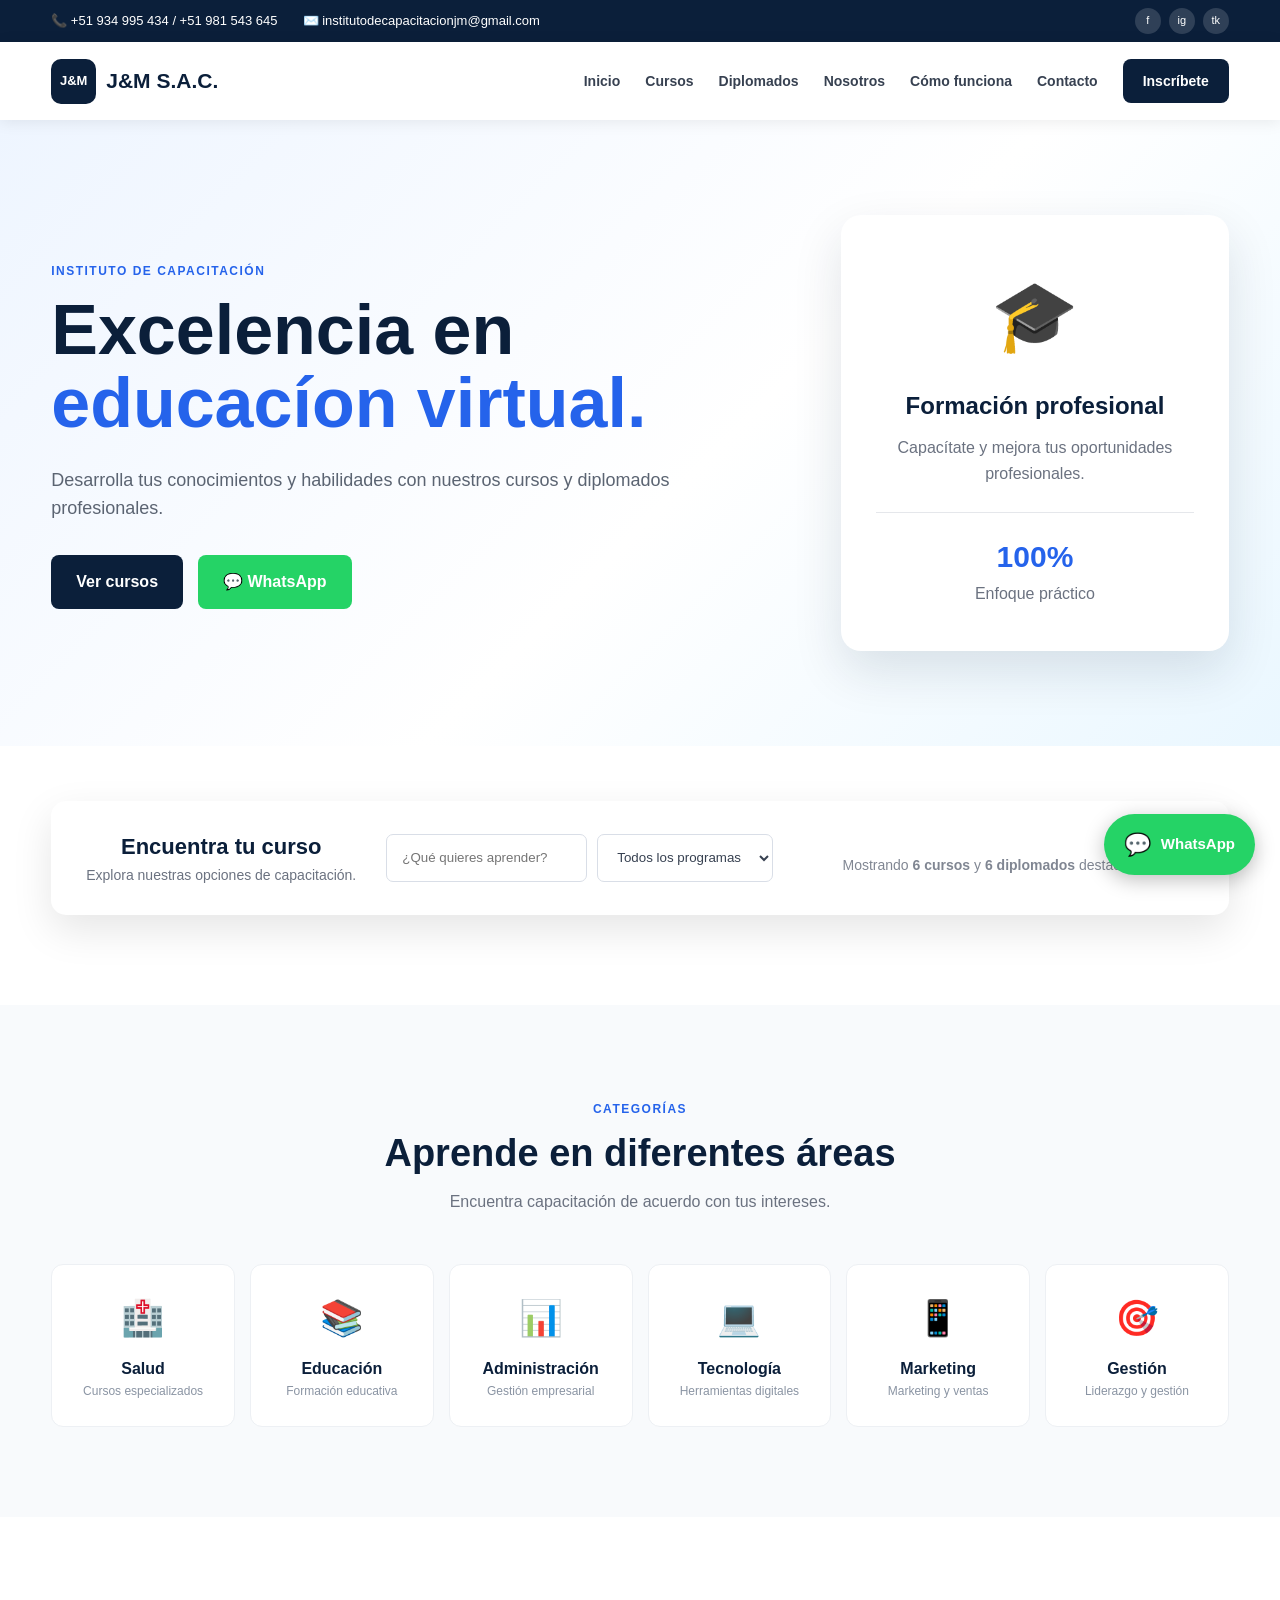
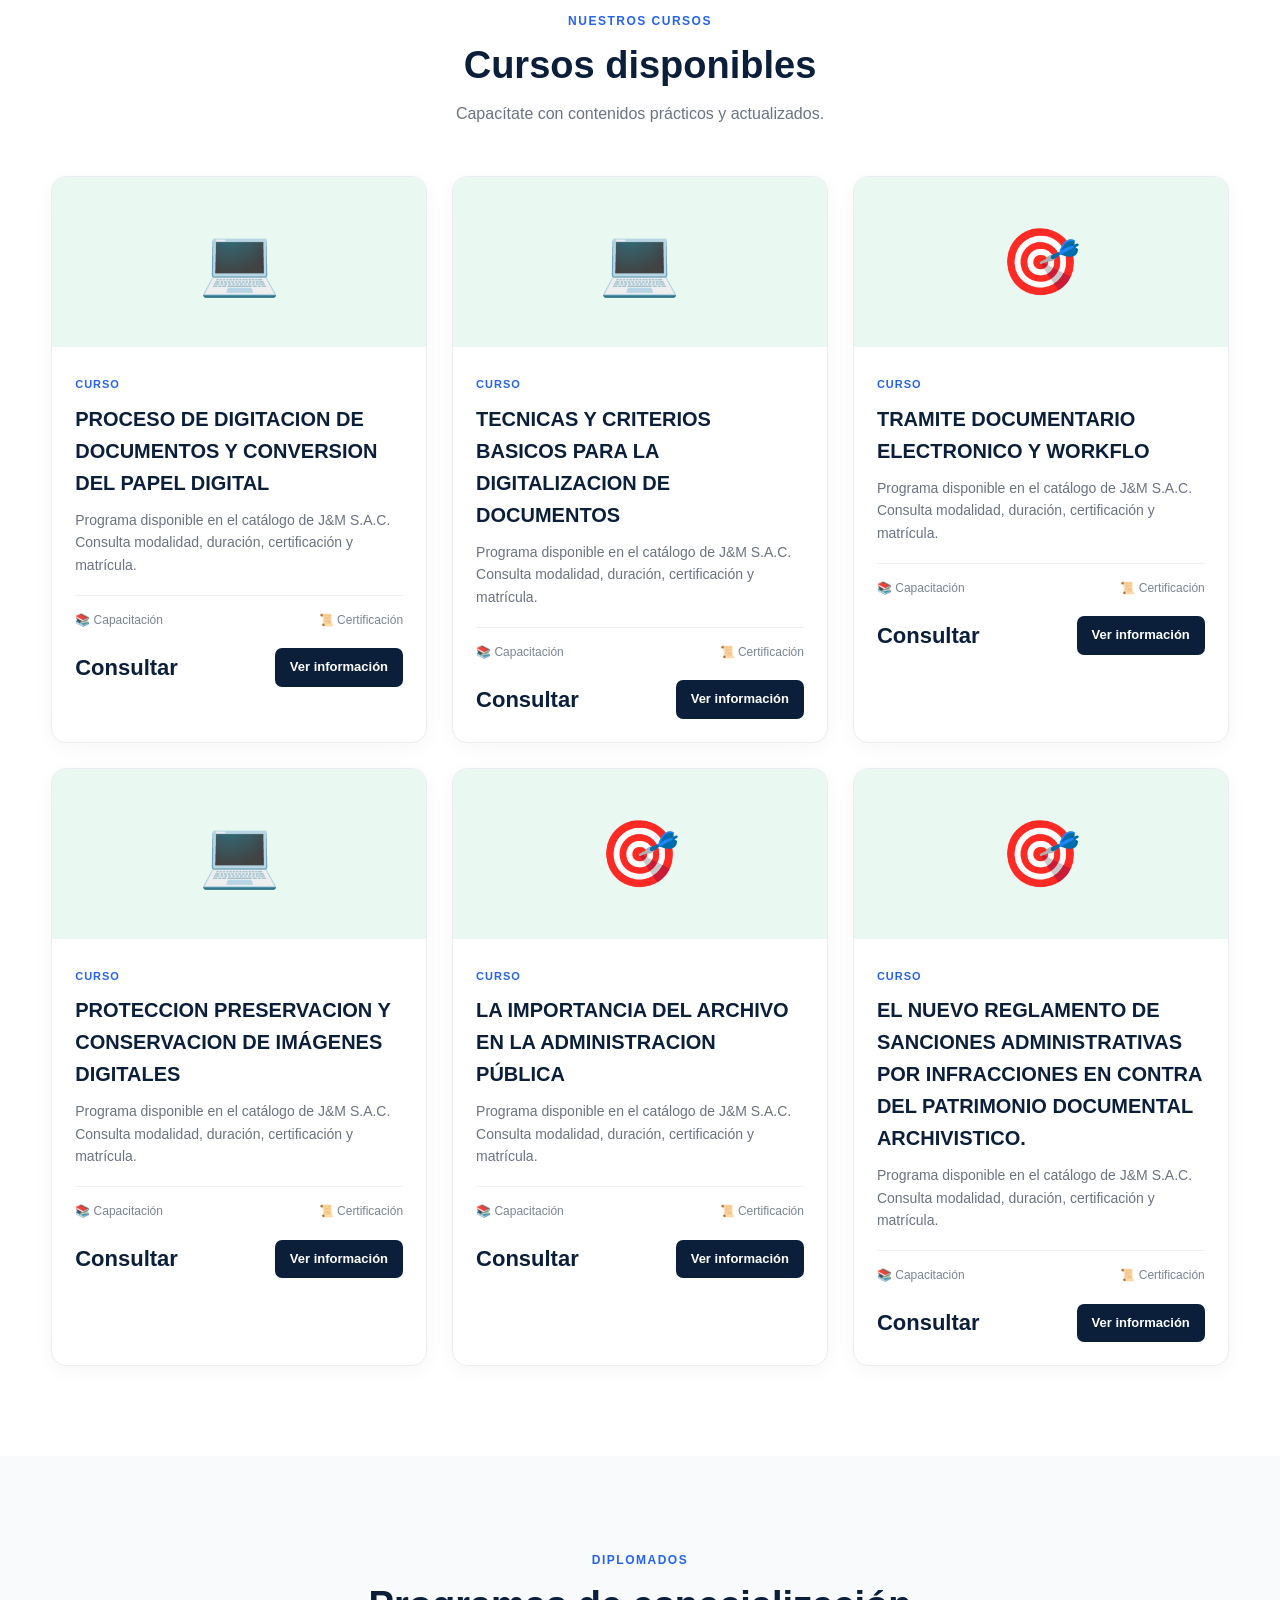
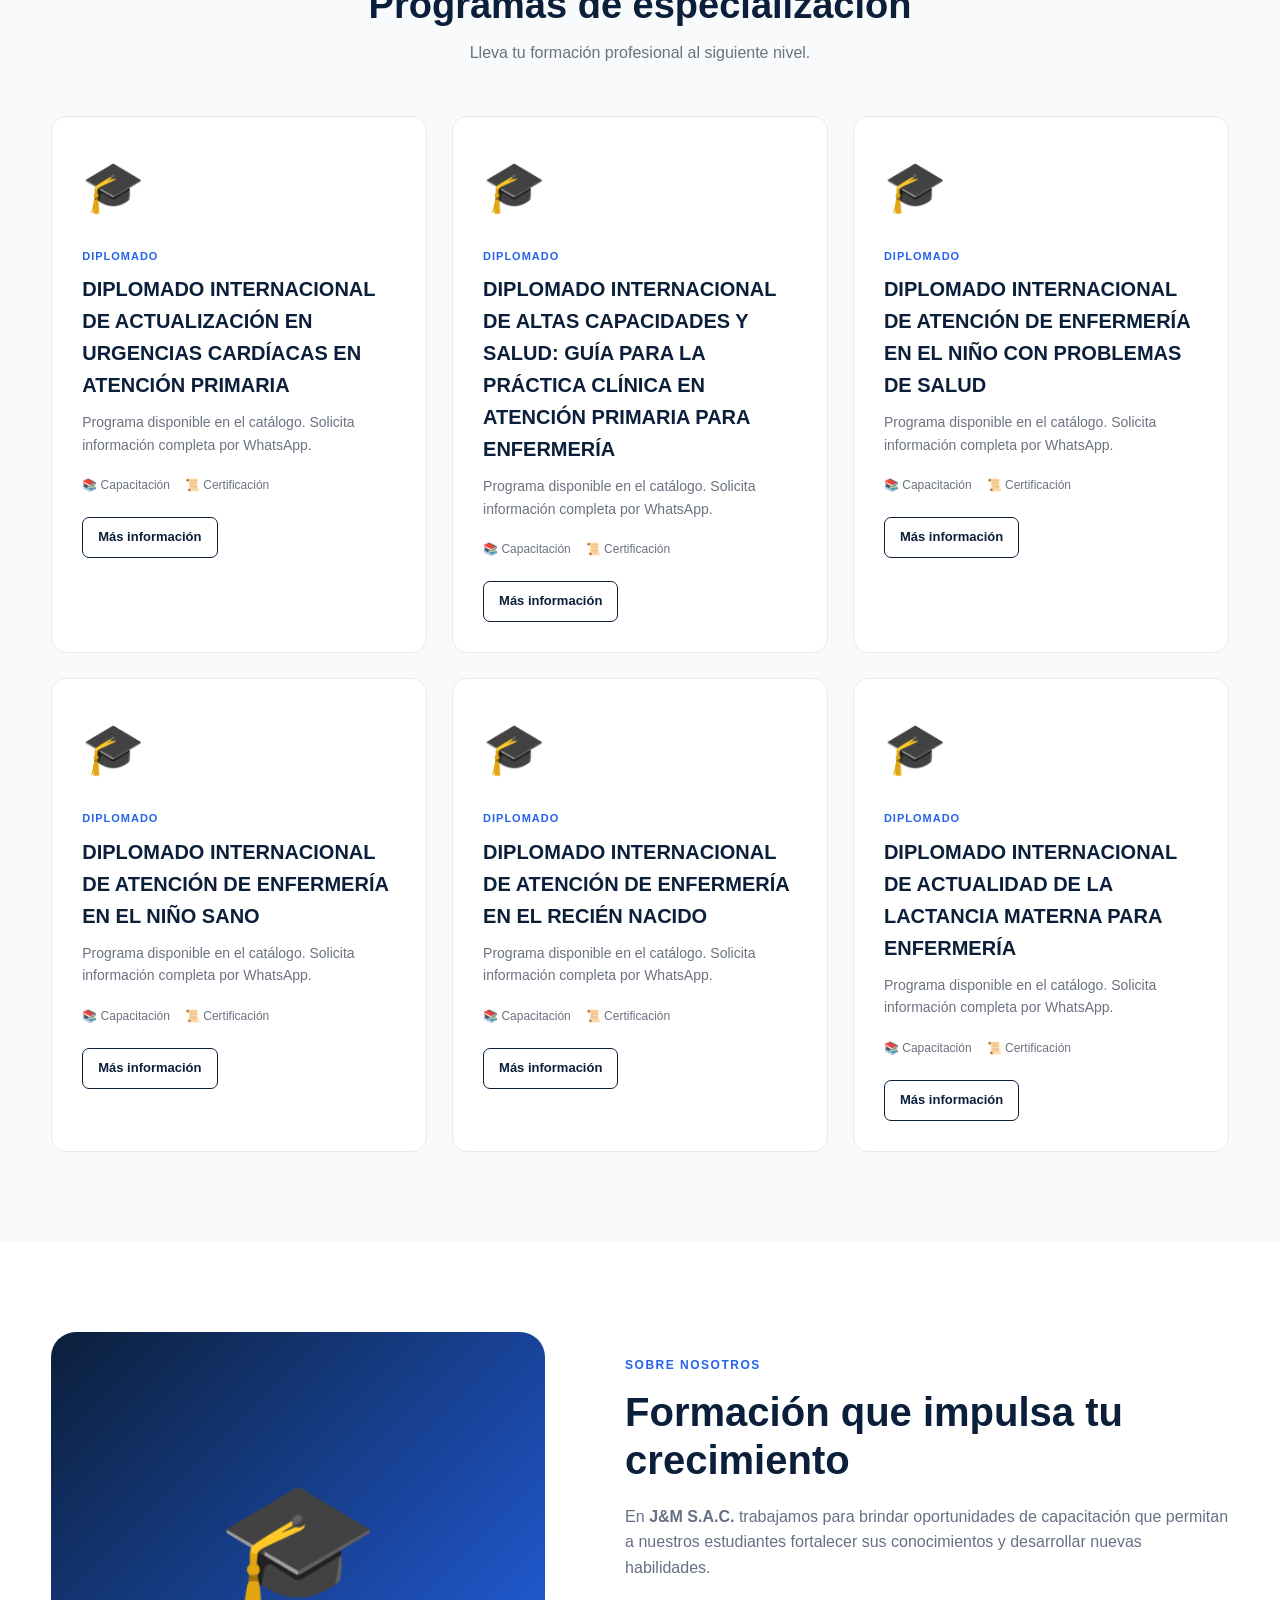
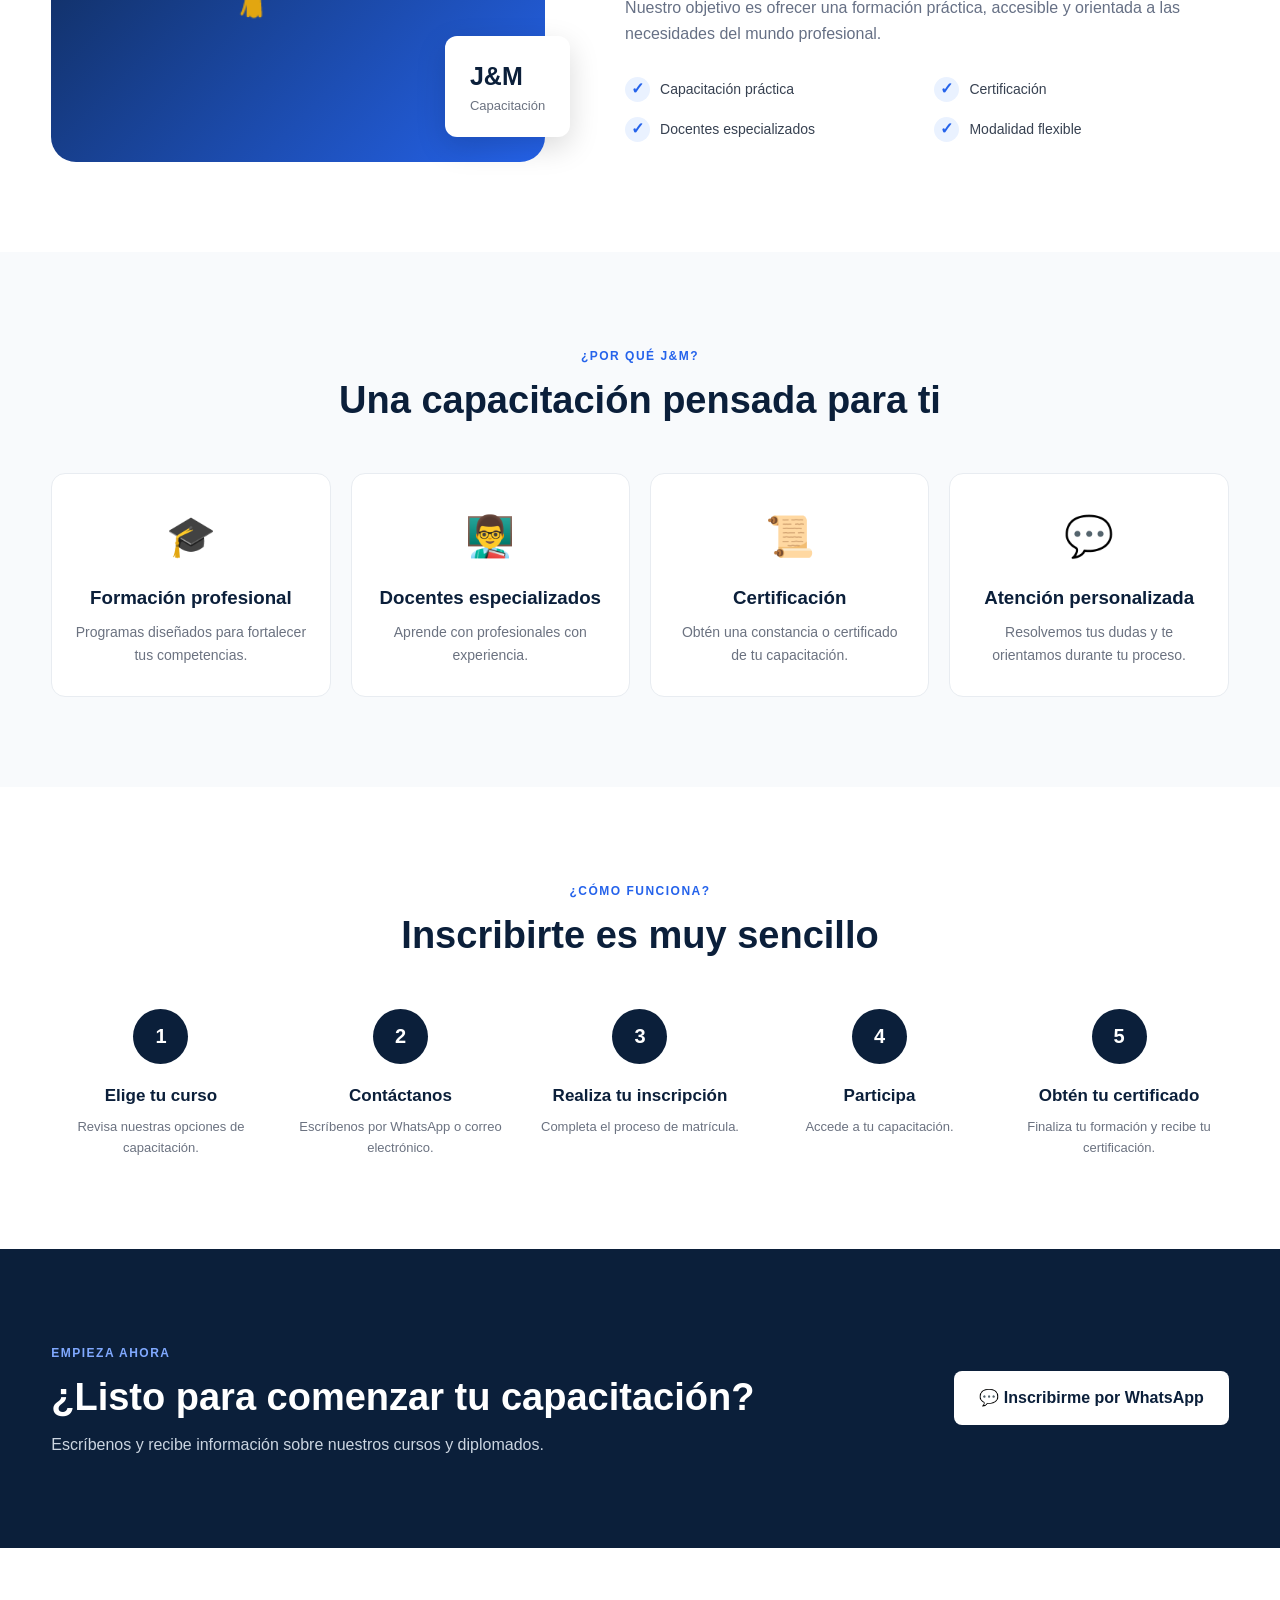
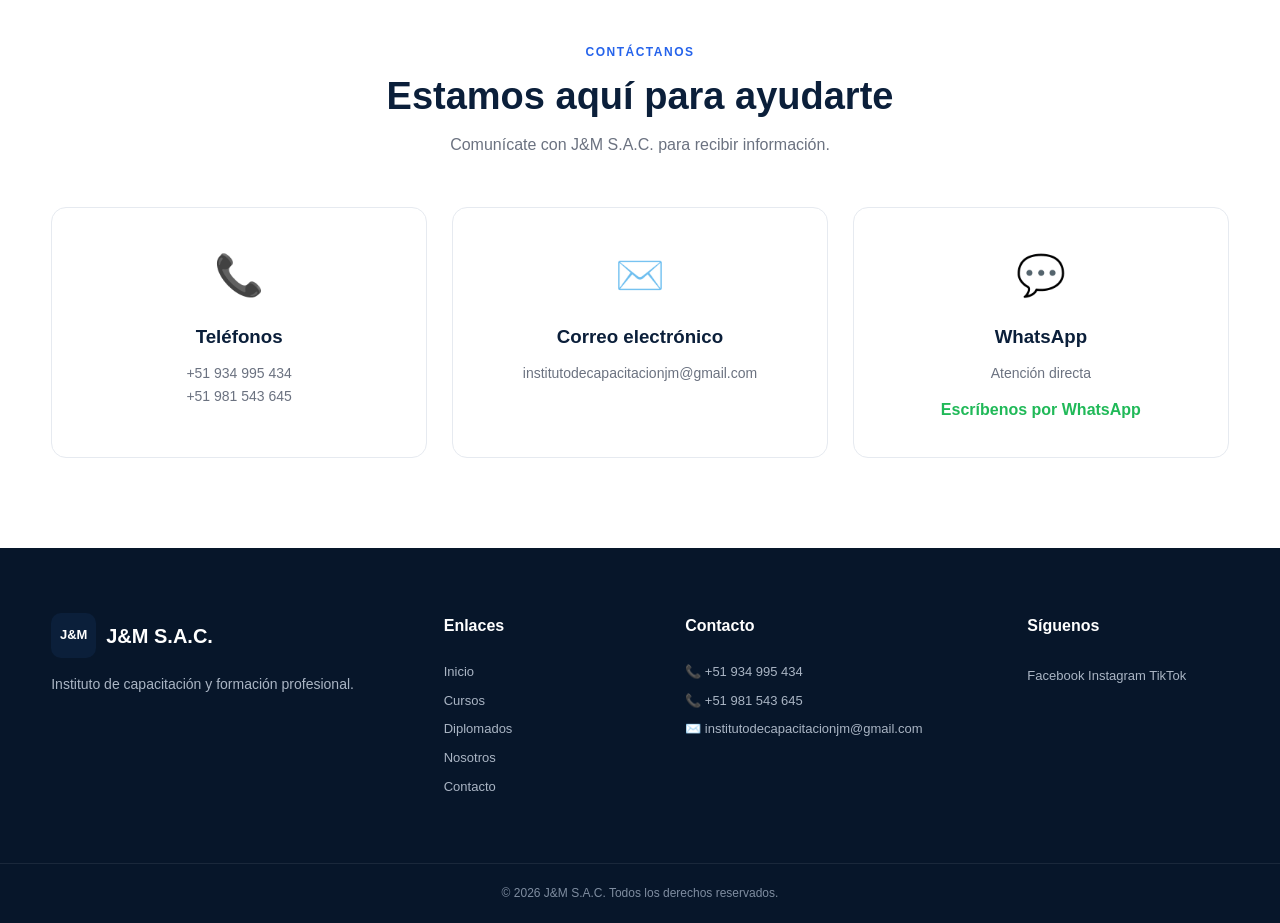
==== commit 1423c2b7: "Update index.html" ====
--- a/index.html
+++ b/index.html
@@ -69,8 +69,8 @@
                 </span>
 
                 <h1>
-                    EXCELENCIA EN
-                    <span>EDUCACION VIRTUAL.</span>
+                    Excelencia en
+                    <span>educacíon virtual.</span>
                 </h1>
 
                 <p>
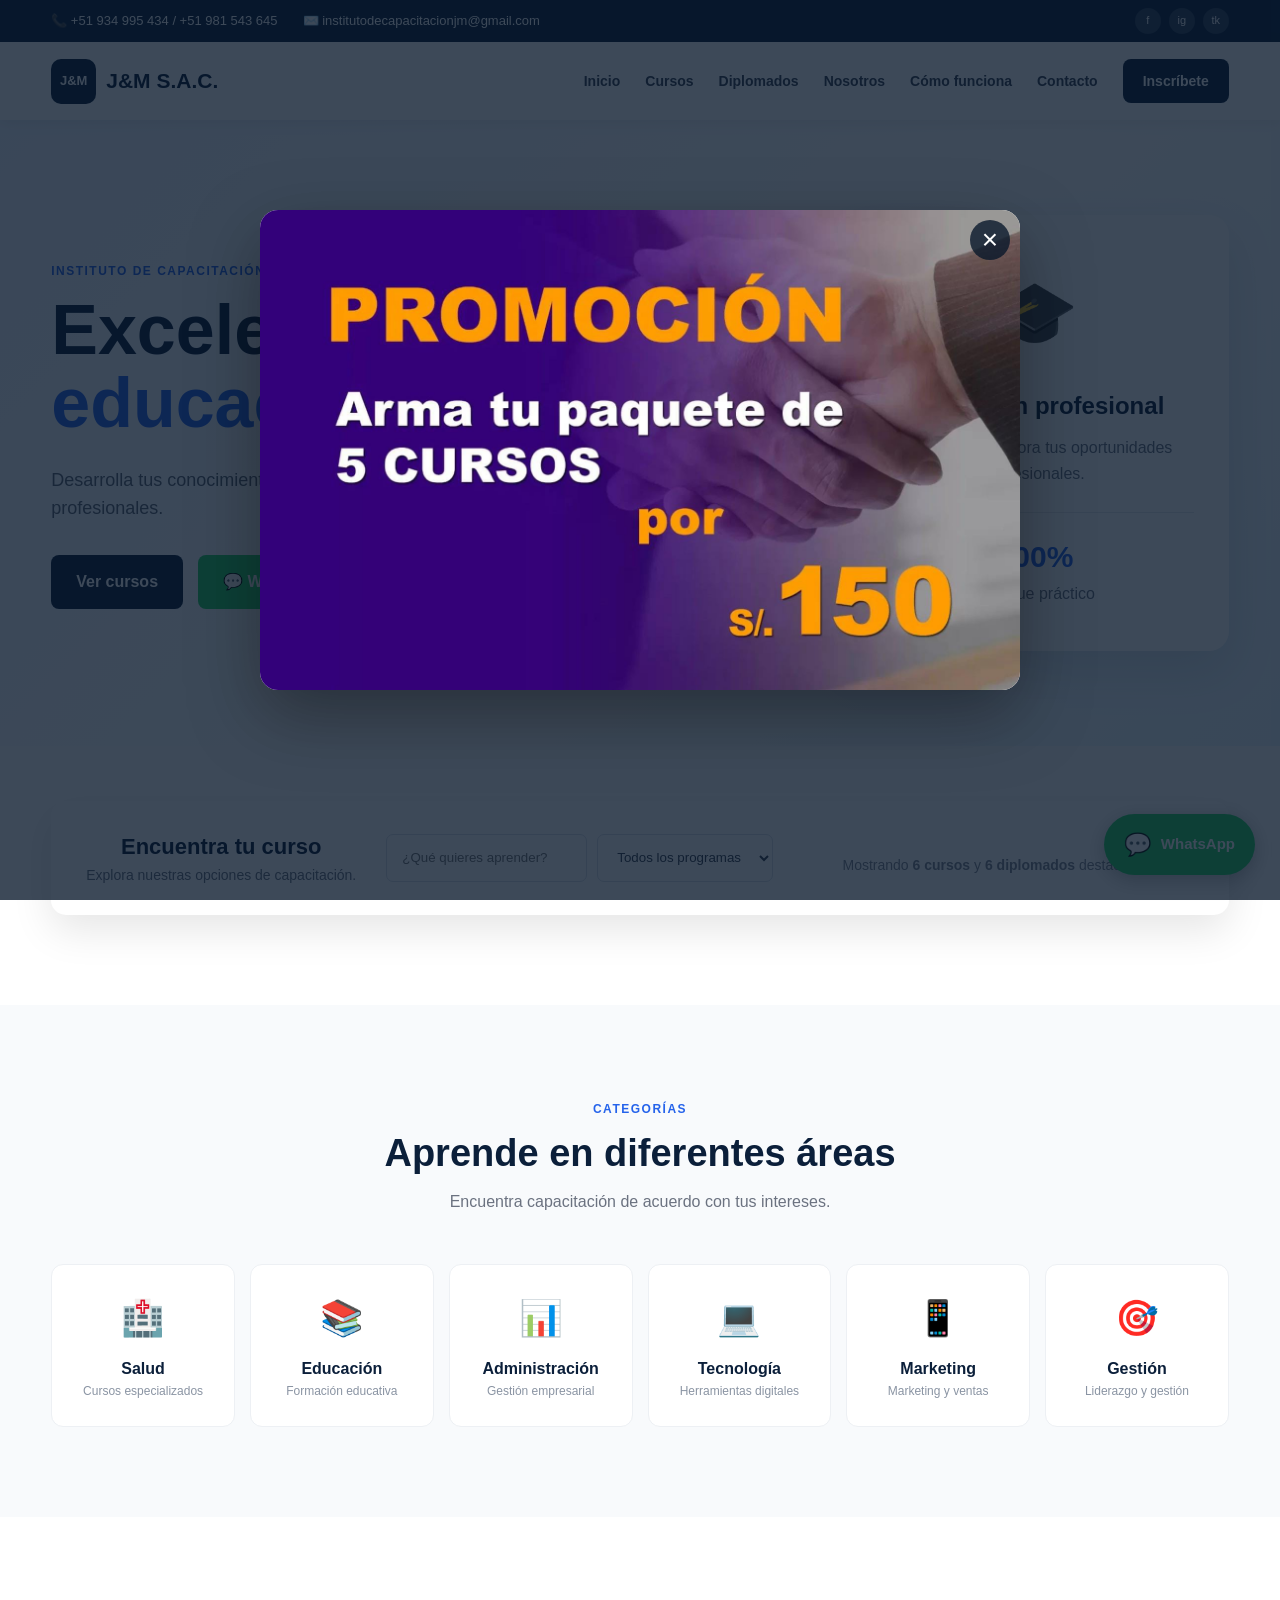
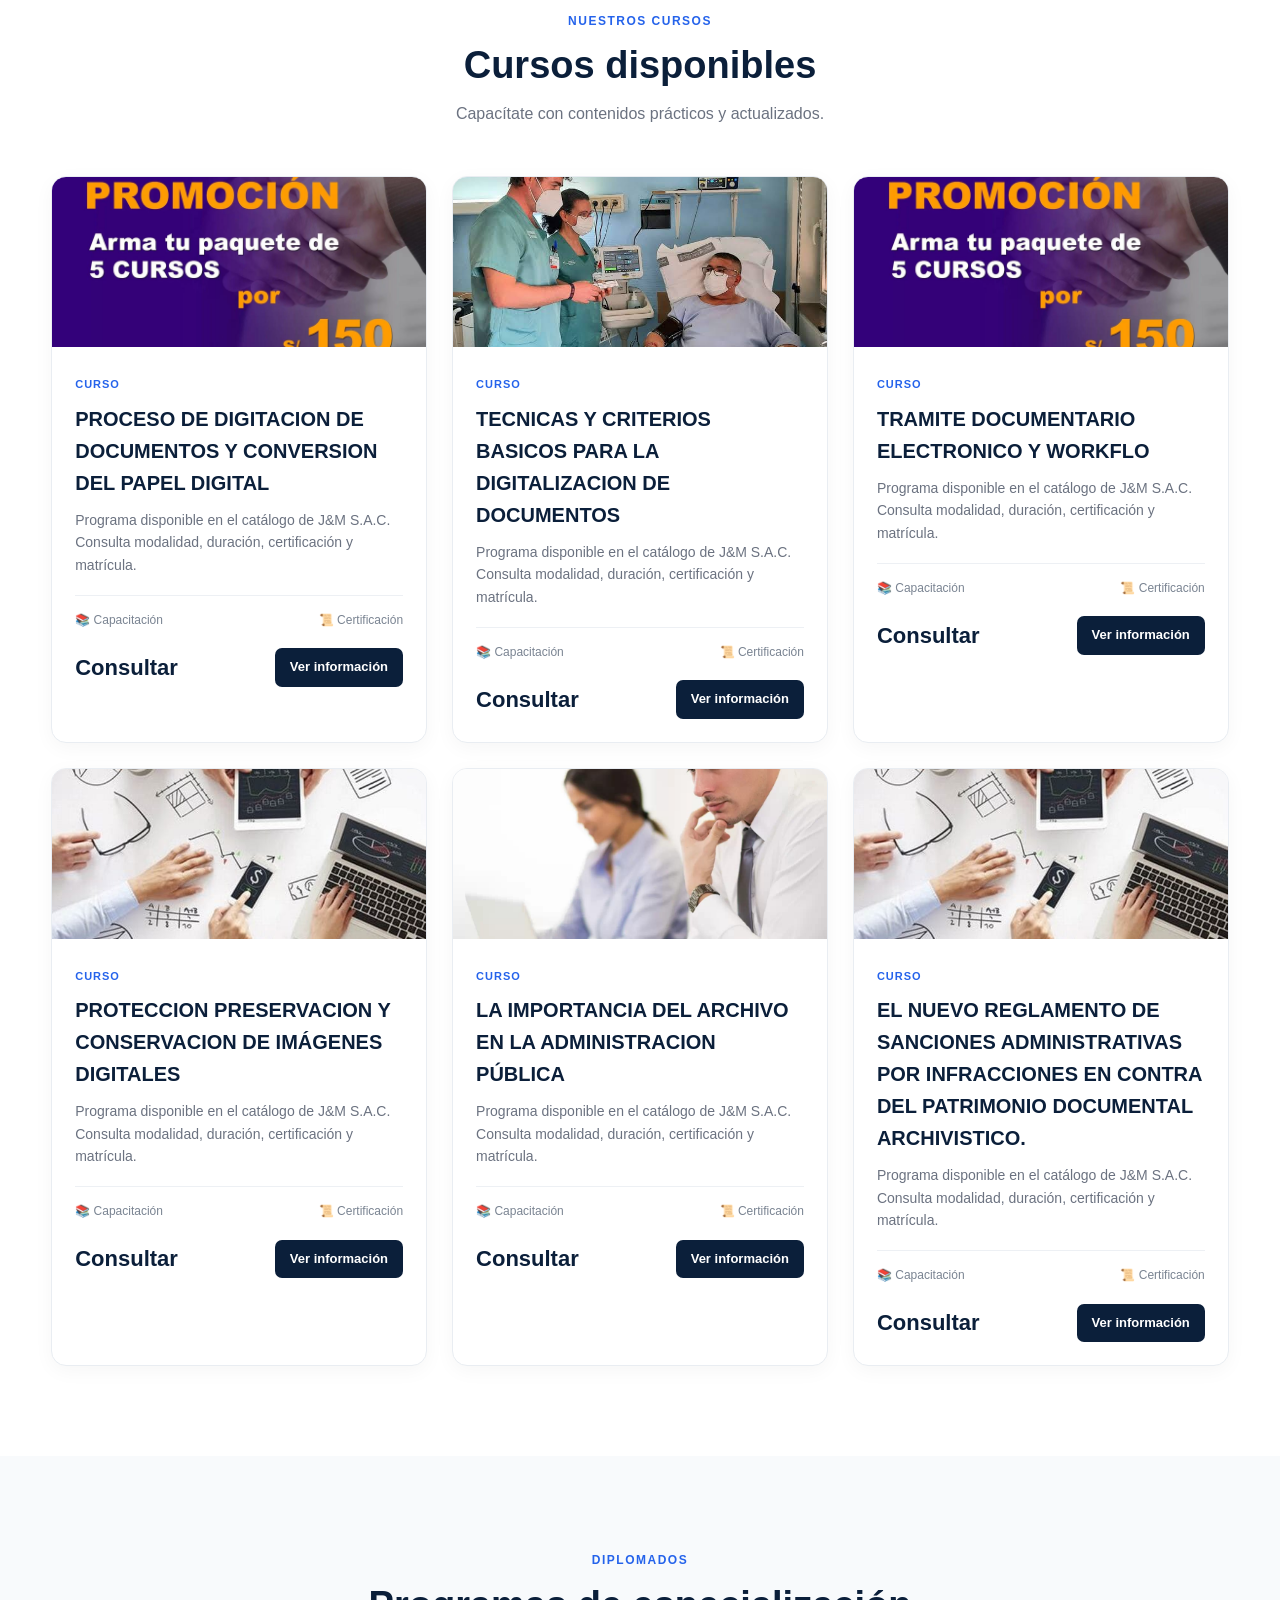
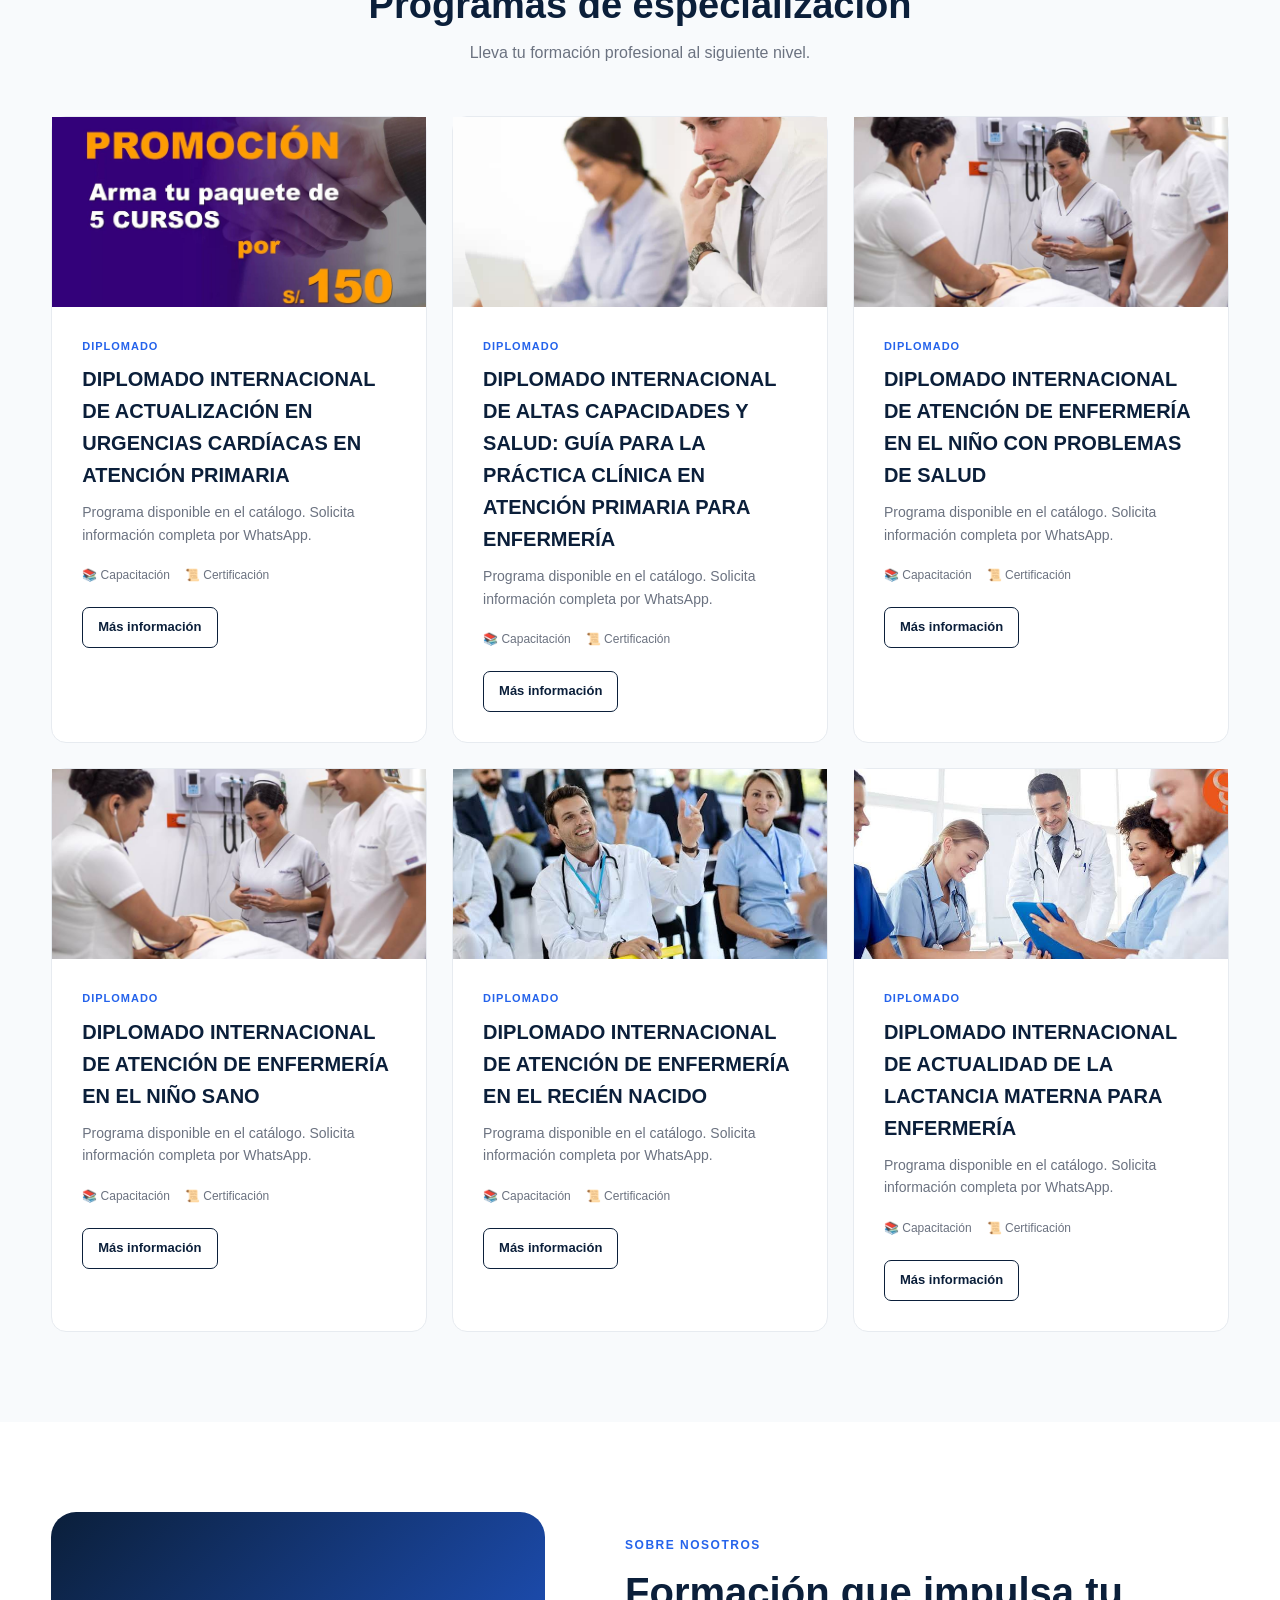
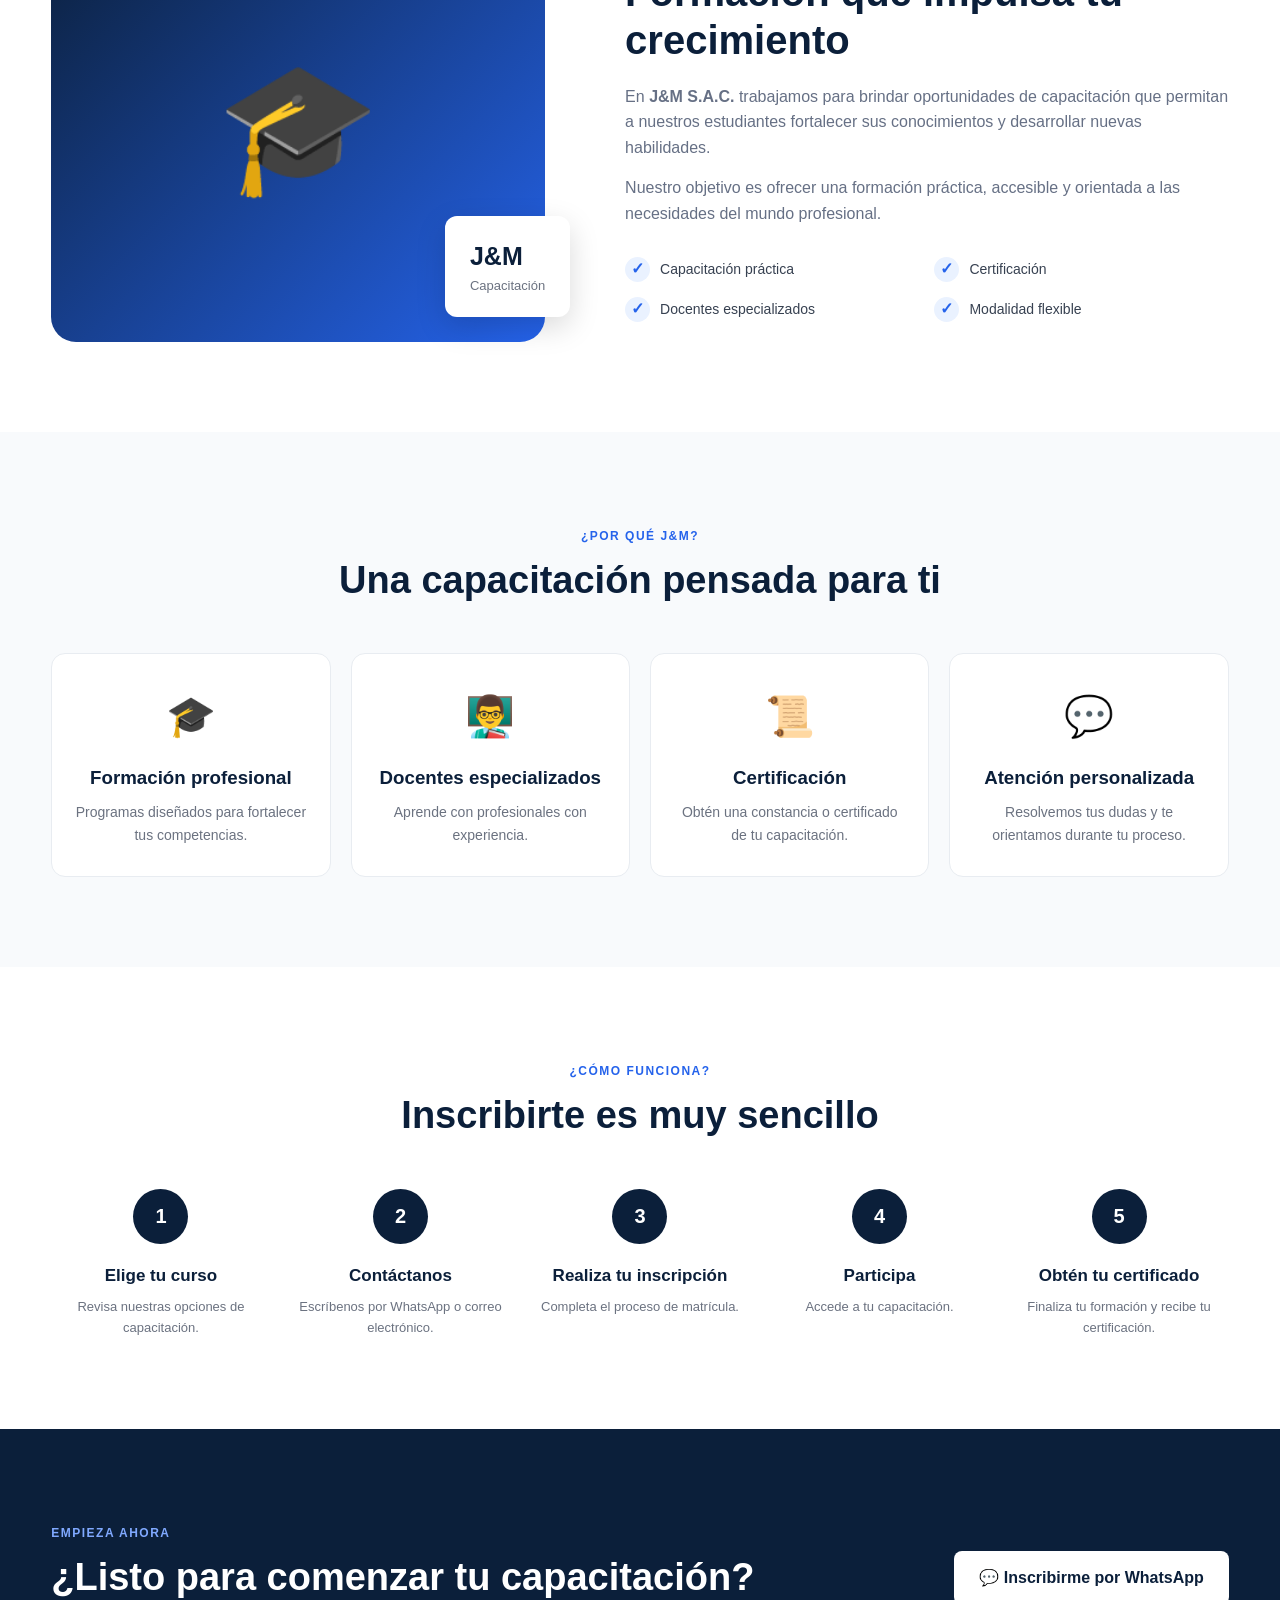
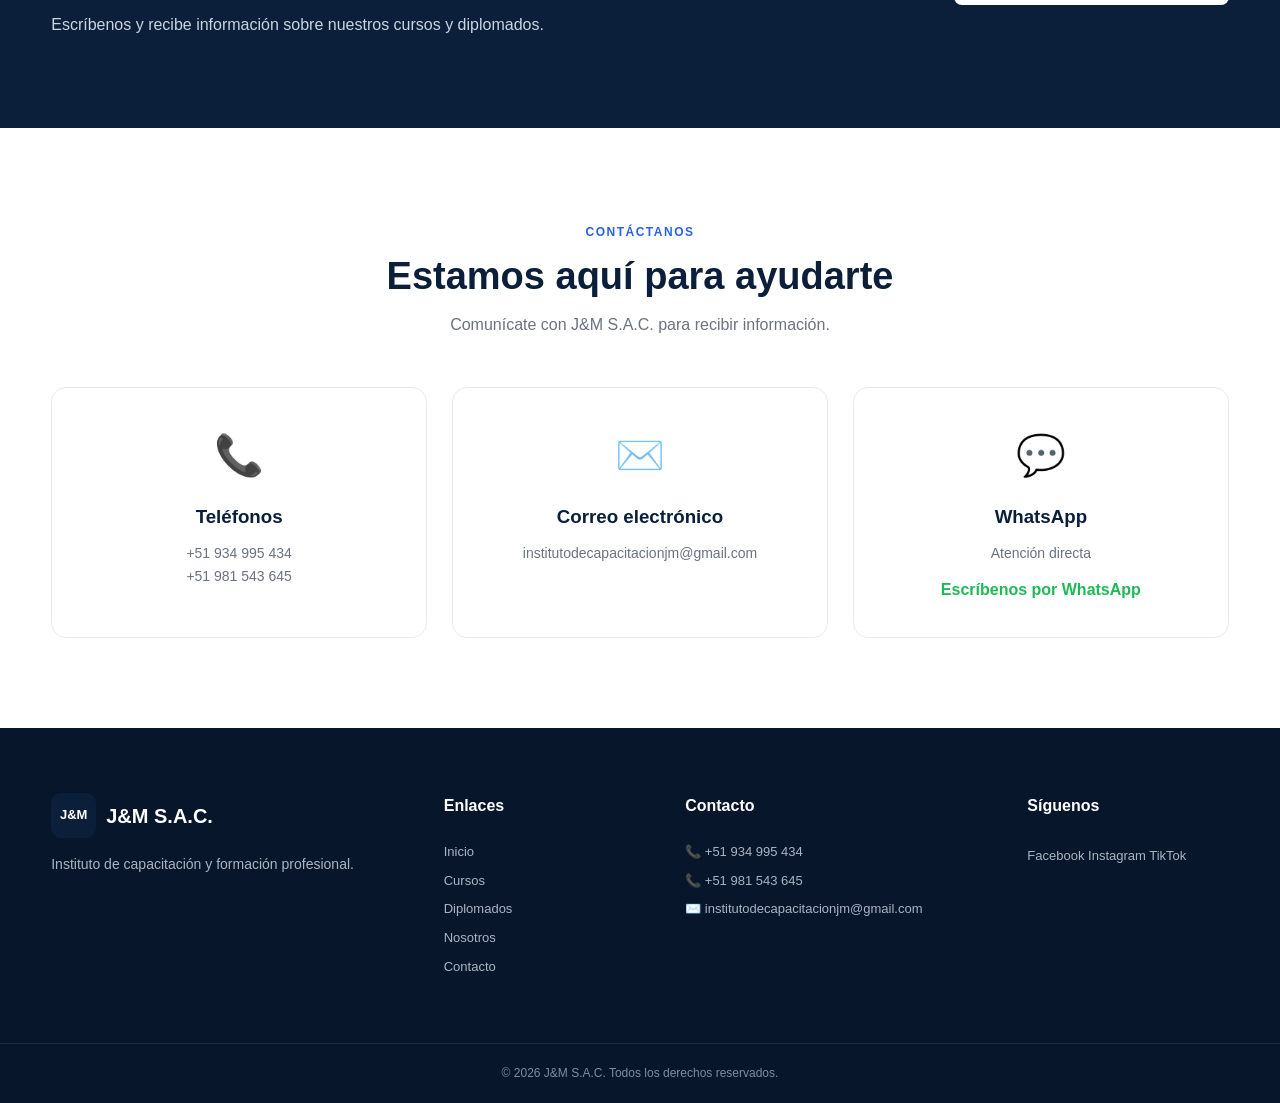
==== commit cd216f5f: "Forzar actualización del JavaScript en GitHub Pages" ====
--- a/index.html
+++ b/index.html
@@ -1312,7 +1312,7 @@
 
 
     <!-- JAVASCRIPT -->
-    <script src="script.js"></script>
+    <script src="script.js?v=20260925-2"></script>
 
 </body>
 </html>
--- a/style.css
+++ b/style.css
@@ -1319,3 +1319,96 @@
         padding: 24px;
     }
 }
+
+
+/* ==========================================
+   IMÁGENES DEL CATÁLOGO Y ANUNCIO
+========================================== */
+
+.catalog-image {
+    padding: 0 !important;
+    overflow: hidden;
+    background: #eef3f8 !important;
+}
+
+.catalog-image img,
+.diploma-image img {
+    width: 100%;
+    height: 100%;
+    display: block;
+    object-fit: cover;
+}
+
+.diploma-image {
+    width: 100%;
+    height: 190px;
+    margin: -30px -30px 25px;
+    width: calc(100% + 60px);
+    overflow: hidden;
+    background: #eef3f8;
+}
+
+.promotion-overlay {
+    position: fixed;
+    inset: 0;
+    z-index: 10000;
+    display: flex;
+    align-items: center;
+    justify-content: center;
+    padding: 20px;
+    background: rgba(7, 22, 42, 0.78);
+}
+
+.promotion-box {
+    position: relative;
+    width: min(92vw, 760px);
+    max-height: 92vh;
+    border-radius: 18px;
+    overflow: hidden;
+    background: #ffffff;
+    box-shadow: 0 25px 70px rgba(0,0,0,.35);
+}
+
+.promotion-image {
+    display: block;
+    width: 100%;
+    max-height: 92vh;
+    object-fit: contain;
+}
+
+.promotion-close {
+    position: absolute;
+    top: 10px;
+    right: 10px;
+    z-index: 2;
+    width: 40px;
+    height: 40px;
+    border: 0;
+    border-radius: 50%;
+    background: rgba(7,22,42,.78);
+    color: #fff;
+    font-size: 28px;
+    line-height: 1;
+    cursor: pointer;
+}
+
+.promotion-close:hover {
+    background: #0b1f3a;
+}
+
+@media (max-width: 600px) {
+    .diploma-image {
+        height: 180px;
+        margin: -24px -24px 22px;
+        width: calc(100% + 48px);
+    }
+
+    .promotion-overlay {
+        padding: 12px;
+    }
+
+    .promotion-box {
+        width: 96vw;
+        border-radius: 12px;
+    }
+}
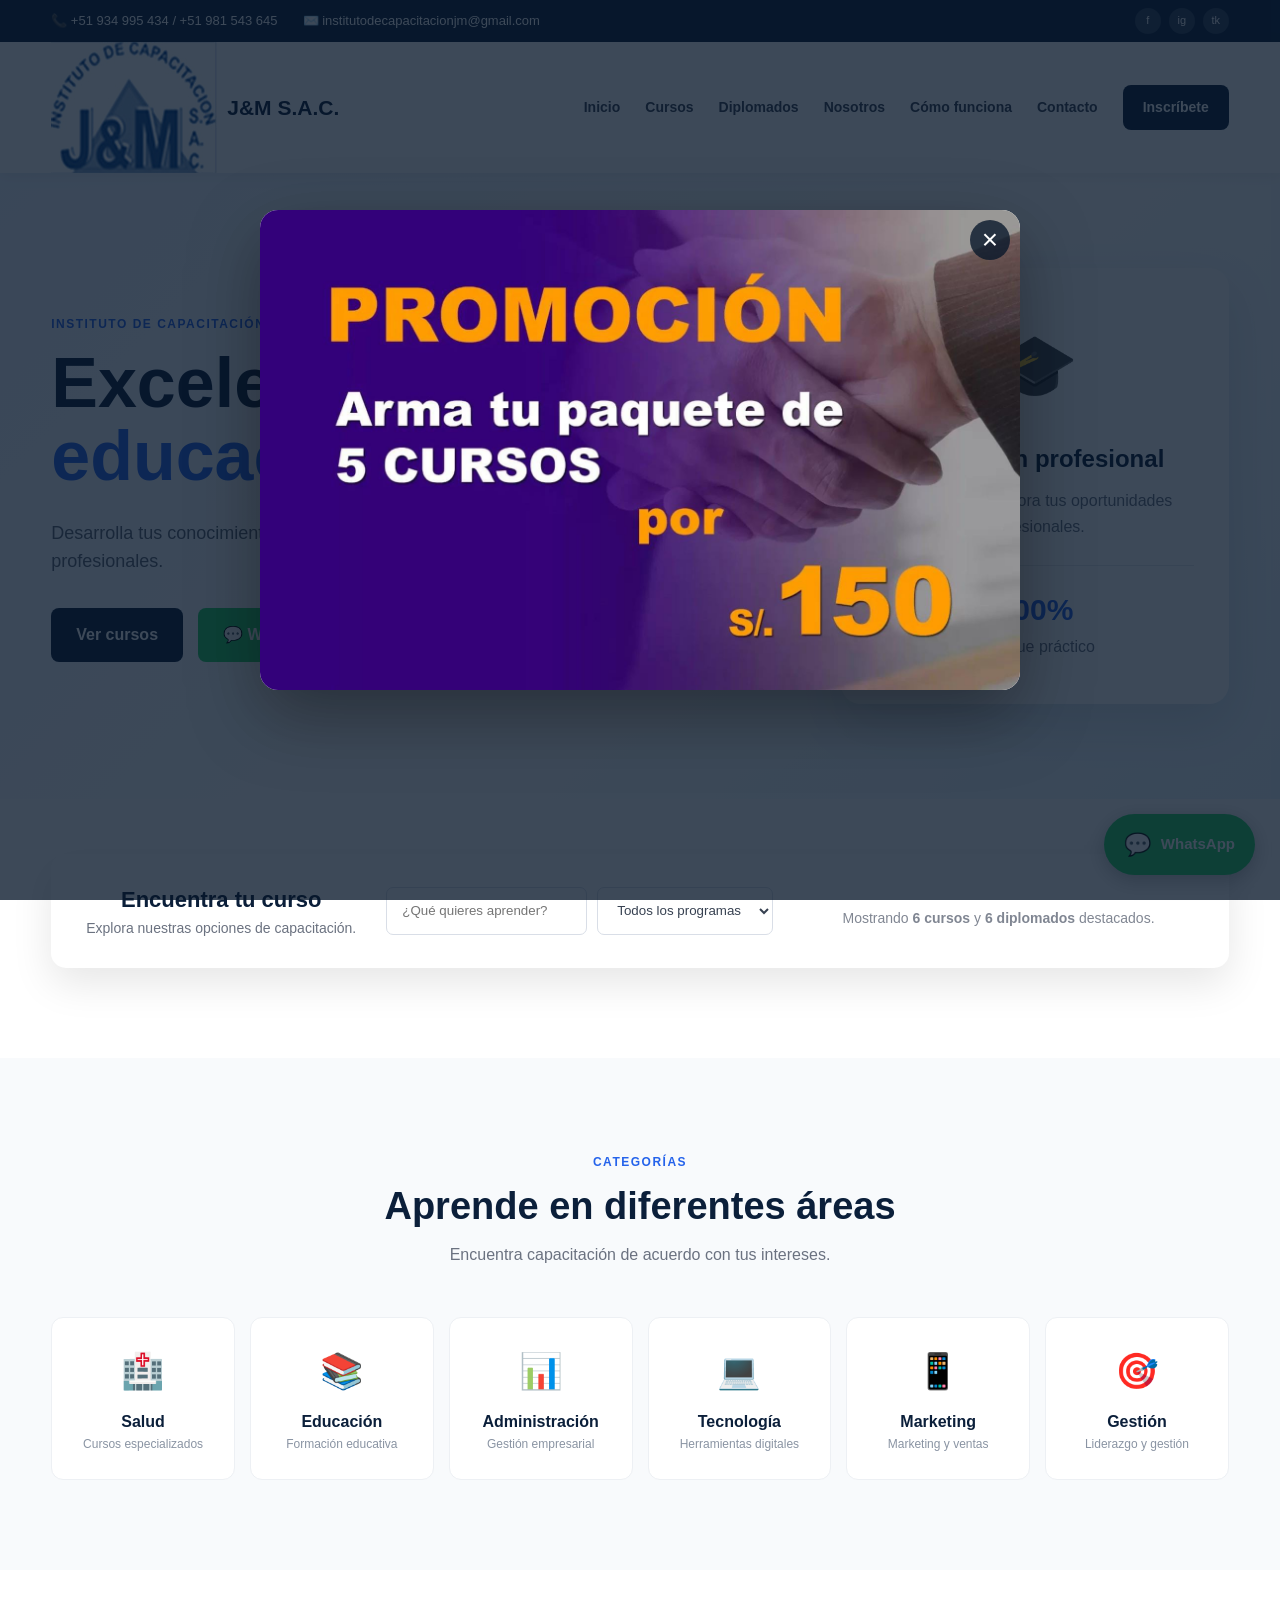
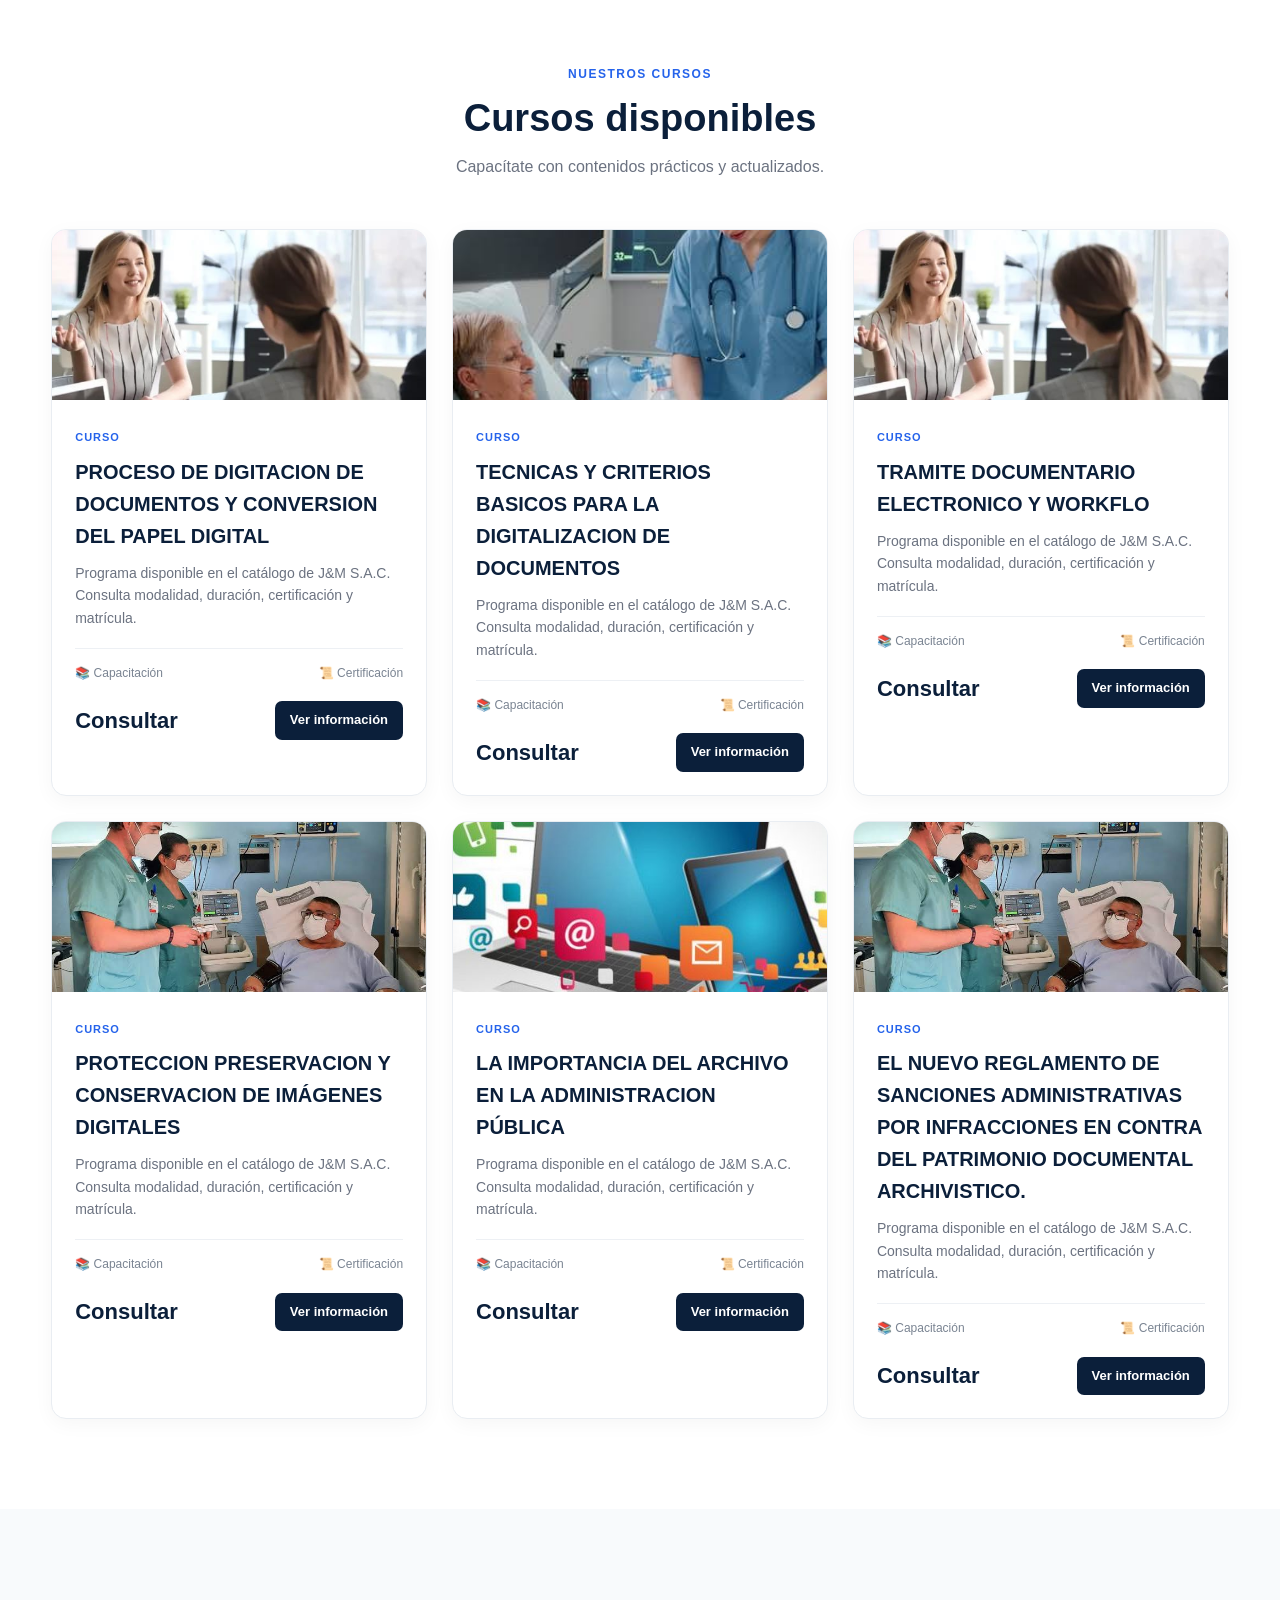
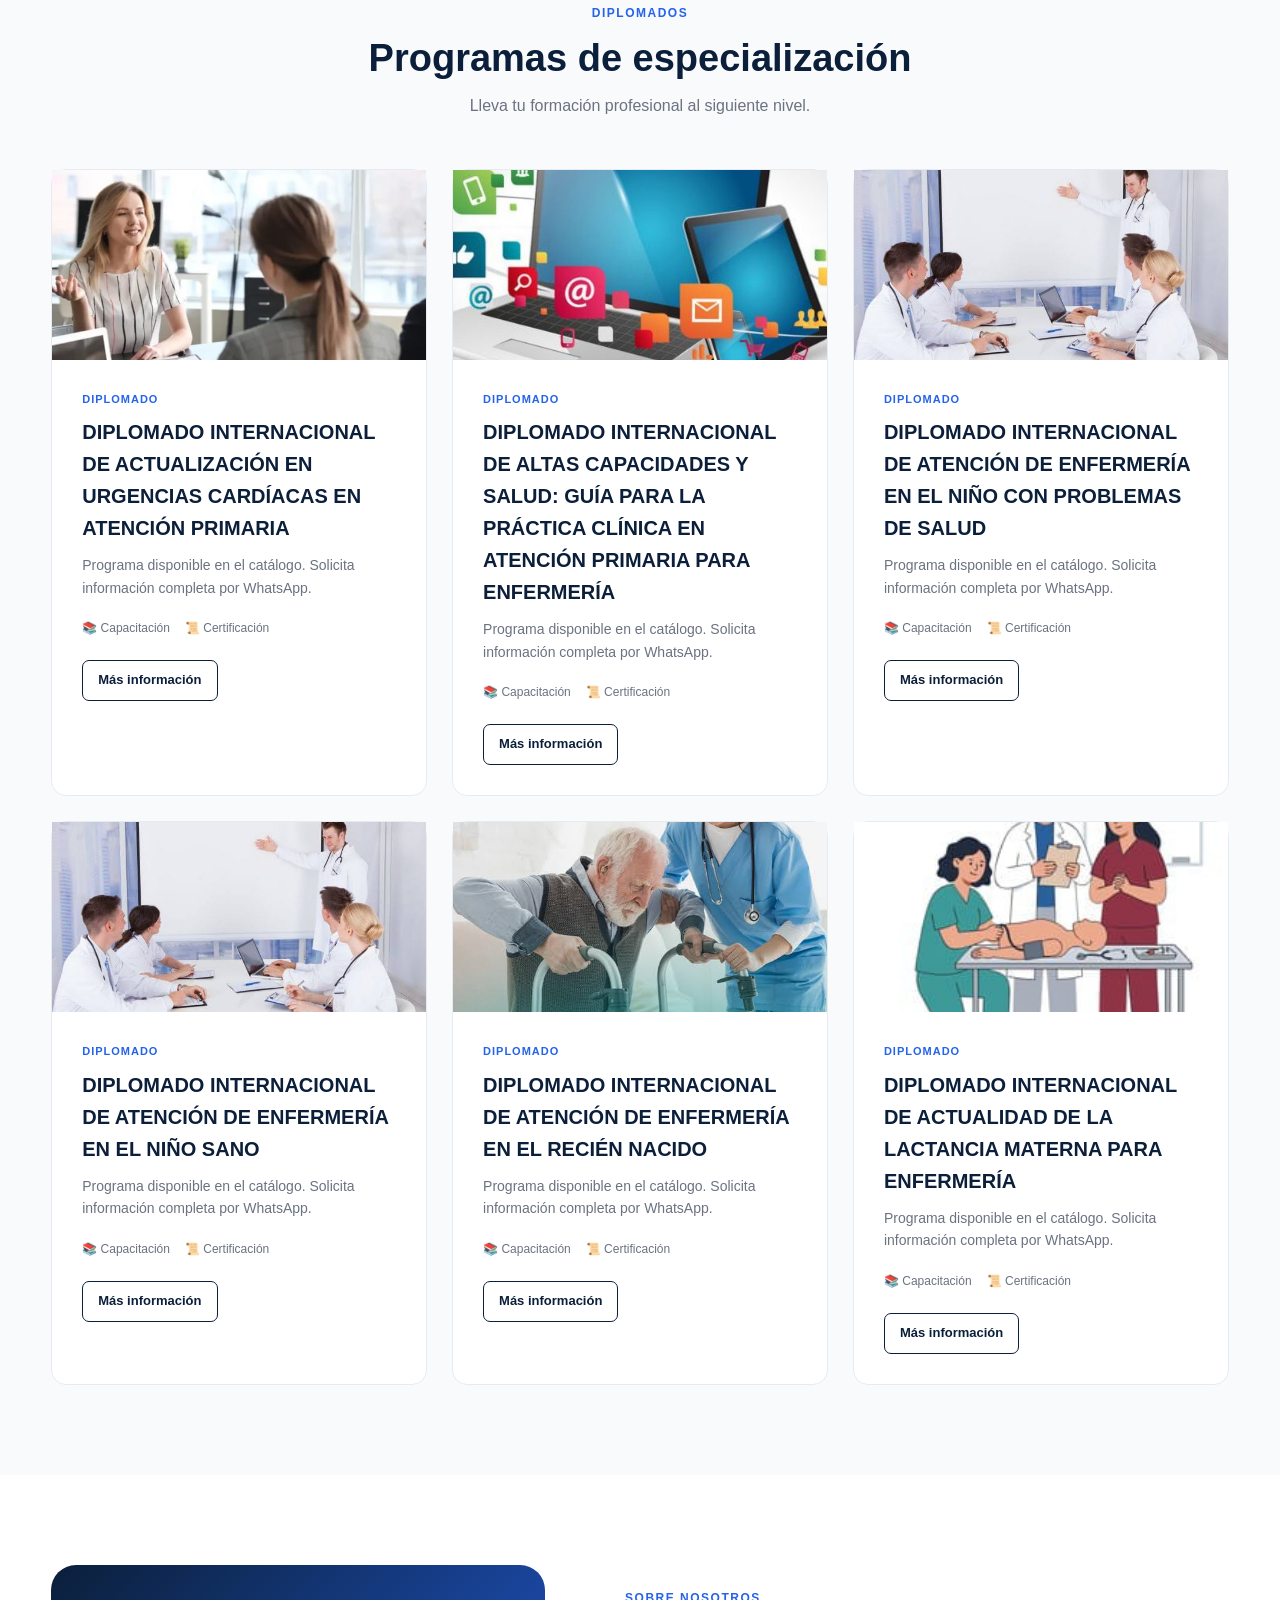
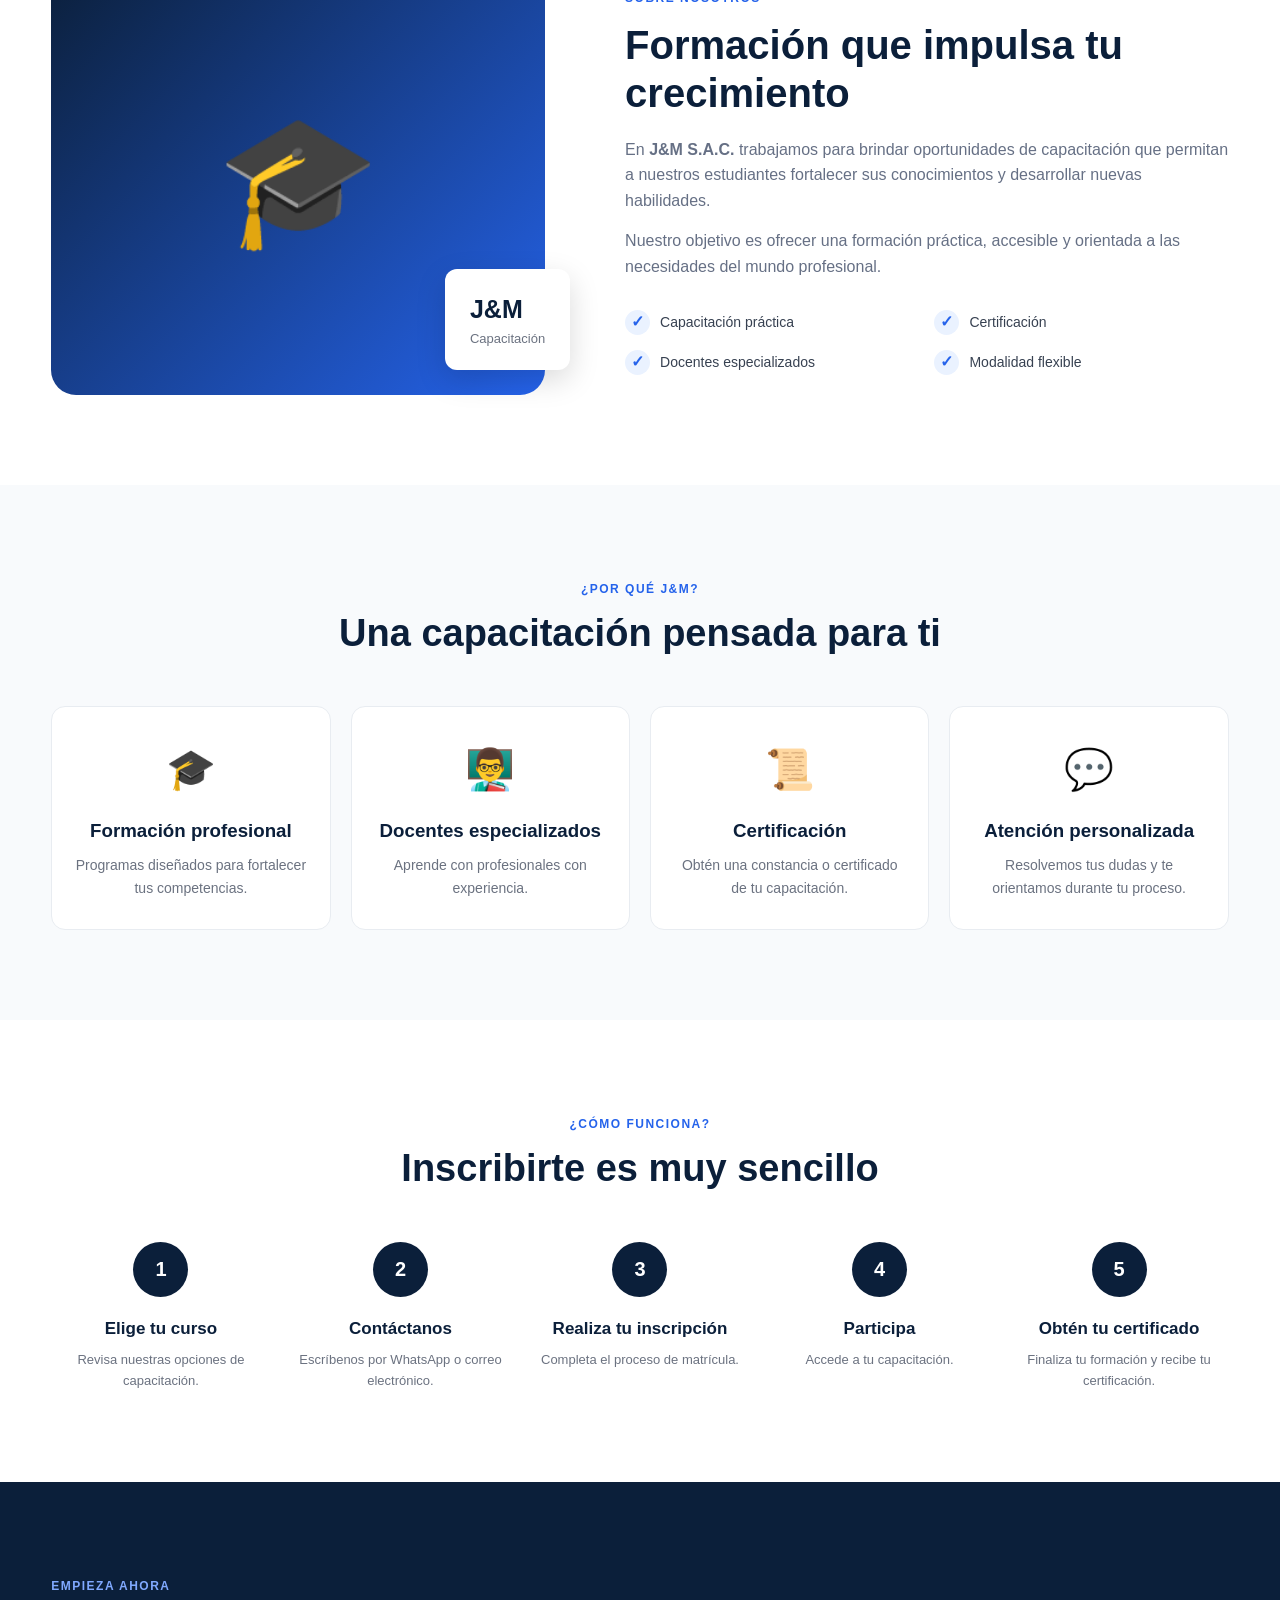
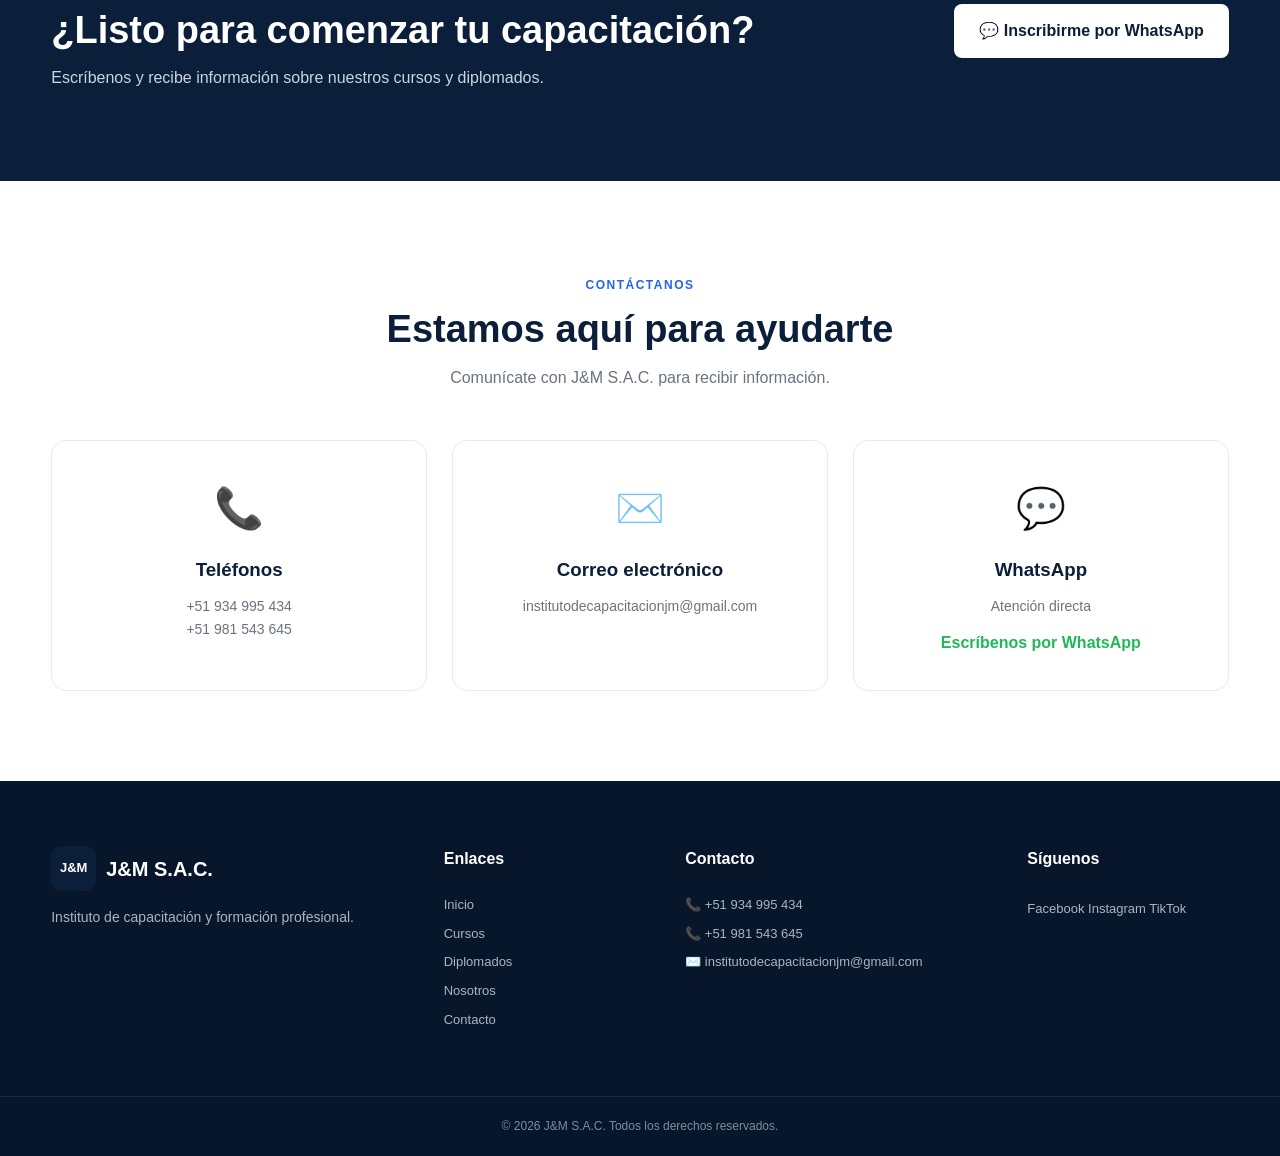
==== commit cd31b12c: "Agregar logo instituto.jpeg junto al nombre J&M S.A.C." ====
--- a/index.html
+++ b/index.html
@@ -35,7 +35,7 @@
         <div class="container nav-container">
 
             <a href="#inicio" class="logo">
-                <span class="logo-icon">J&M</span>
+                <img src="./instituto.jpeg" alt="Instituto J&M S.A.C." class="logo-image">
                 <span>J&M S.A.C.</span>
             </a>
 
@@ -1312,7 +1312,7 @@
 
 
     <!-- JAVASCRIPT -->
-    <script src="script.js?v=20260925-2"></script>
+    <script src="script.js?v=20260925-3"></script>
 
 </body>
 </html>
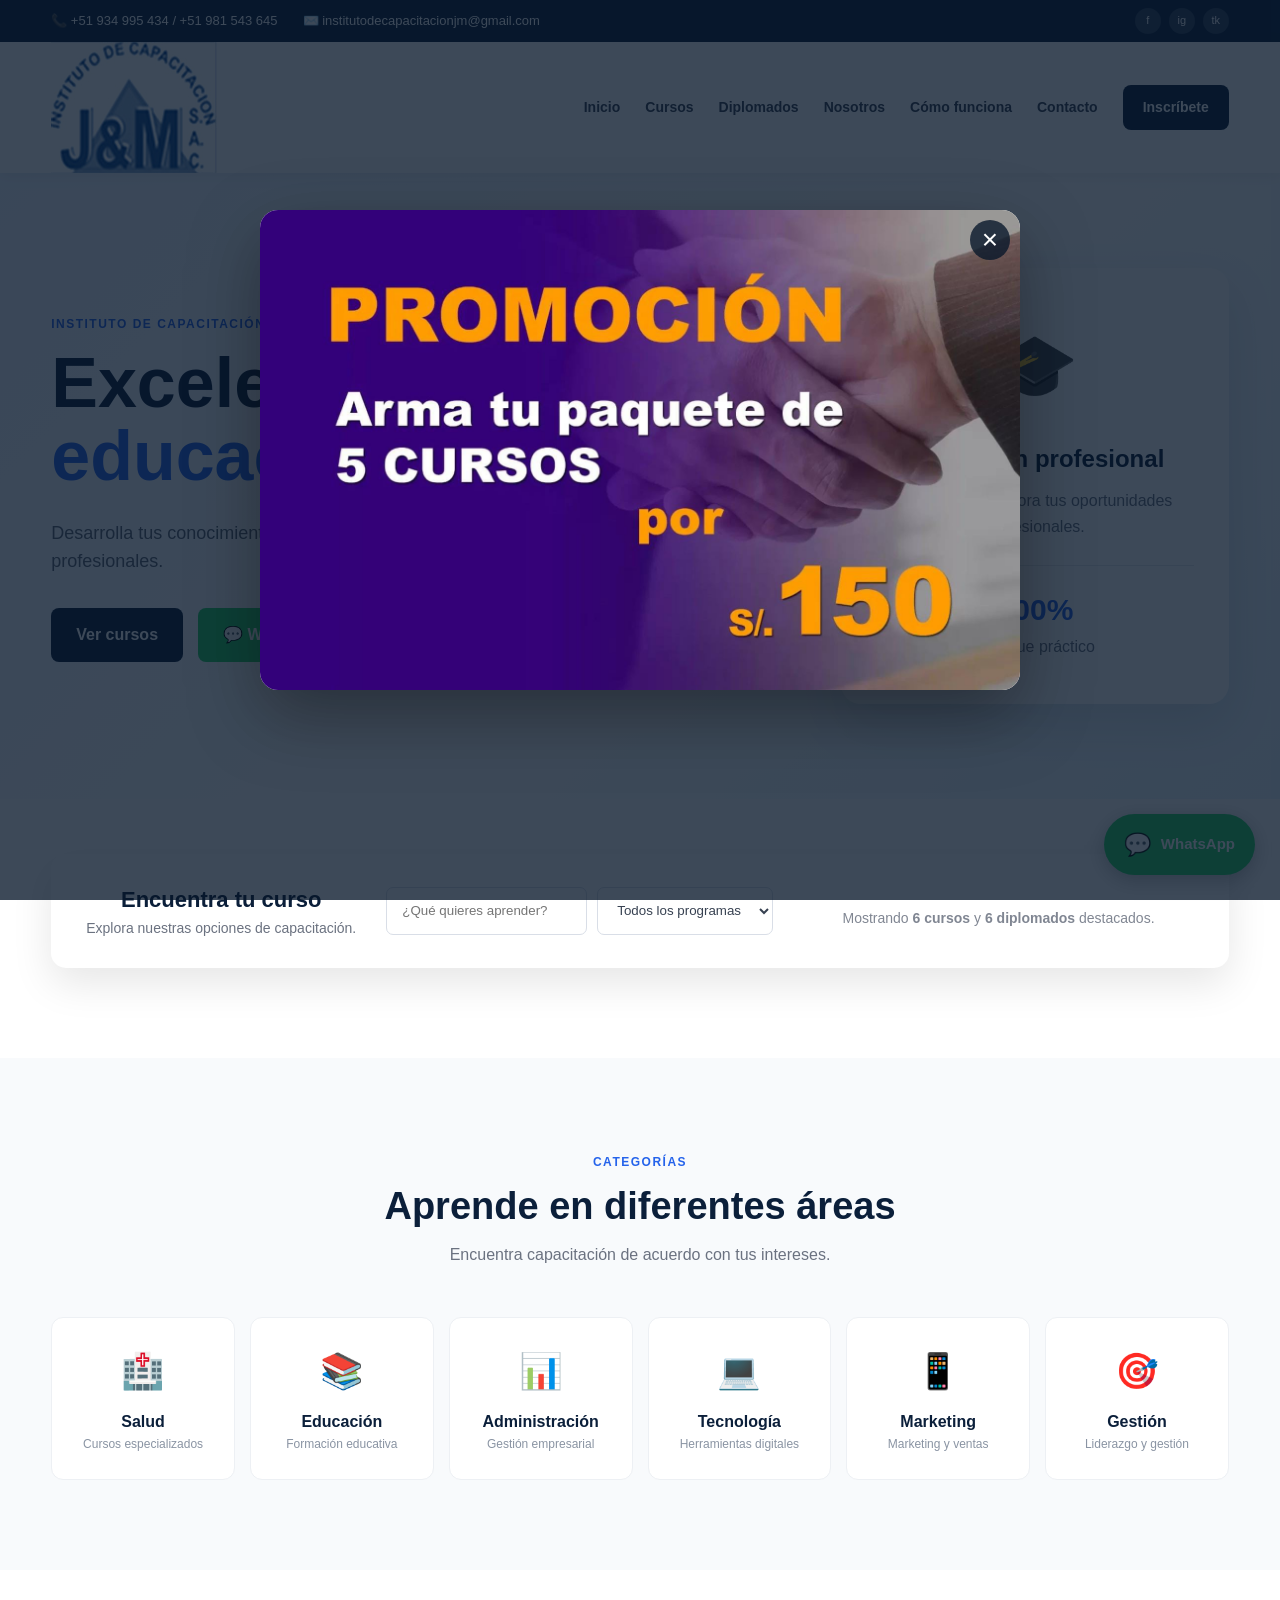
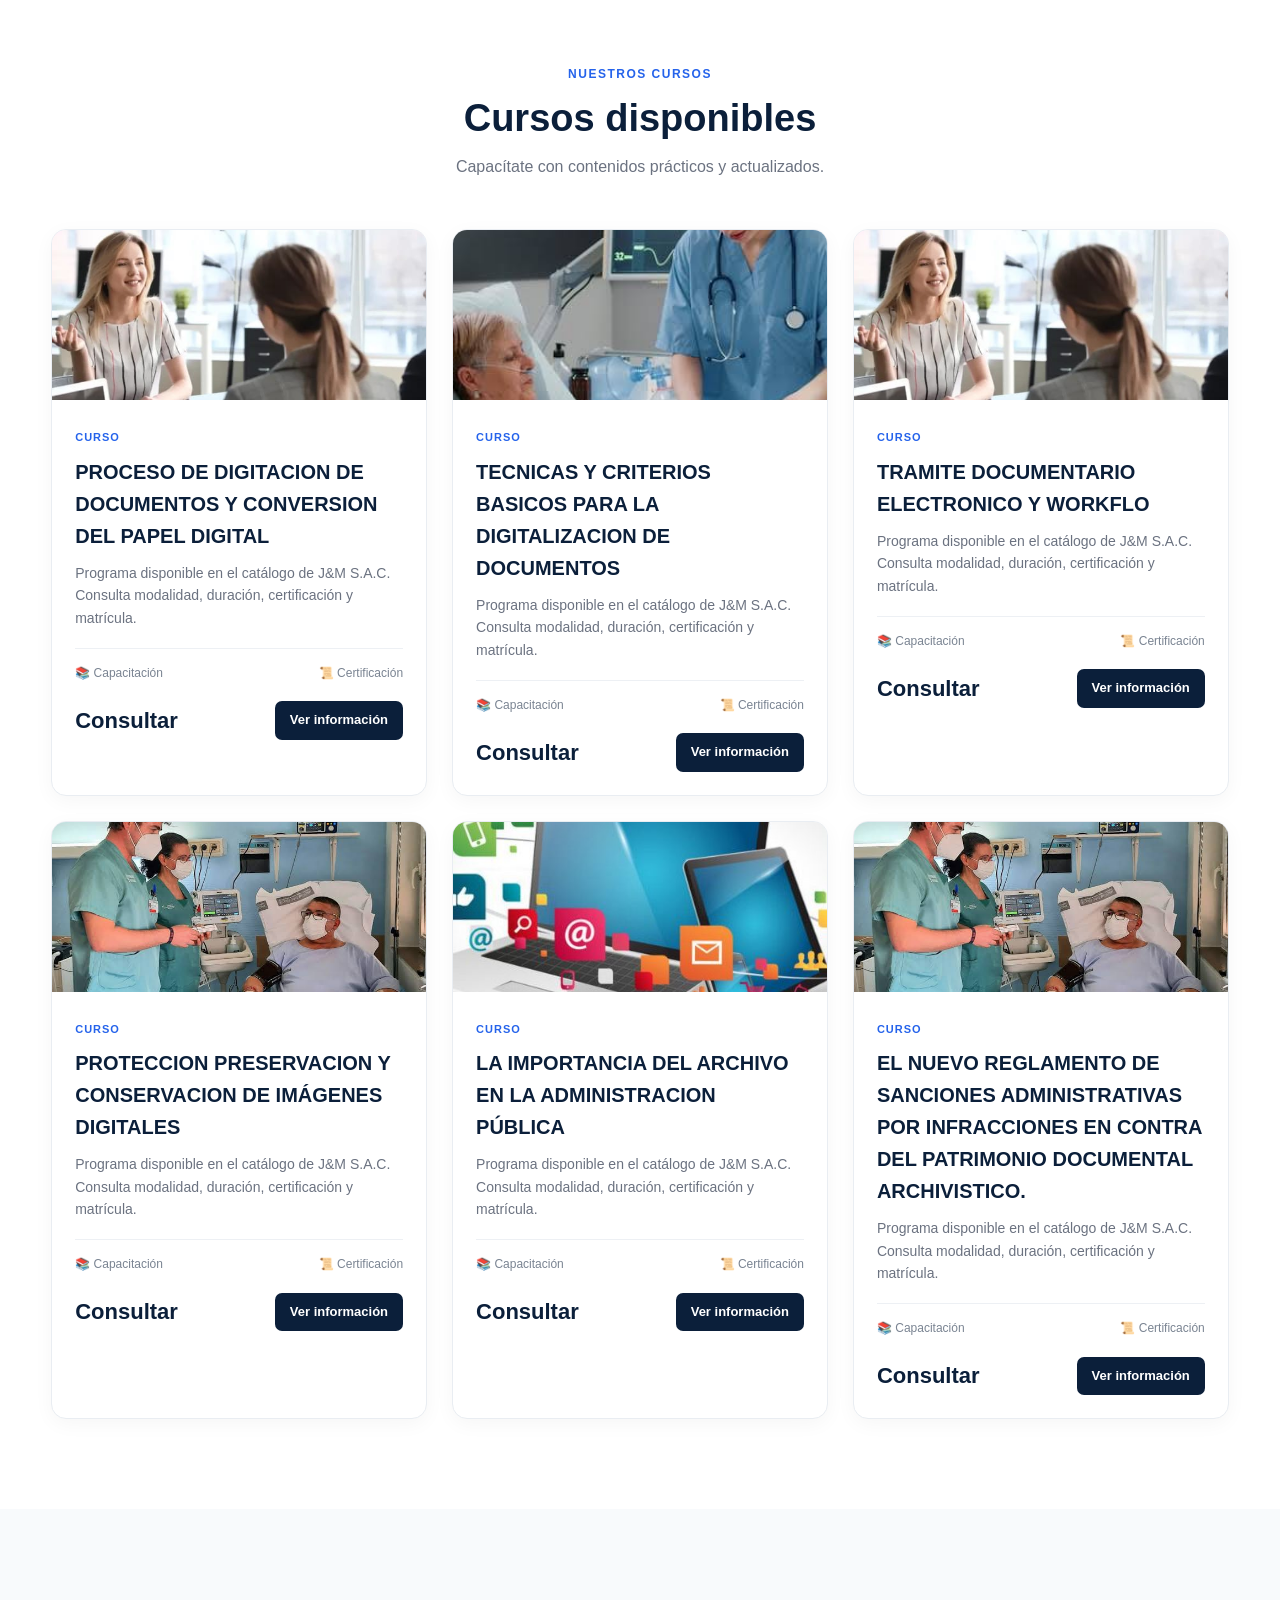
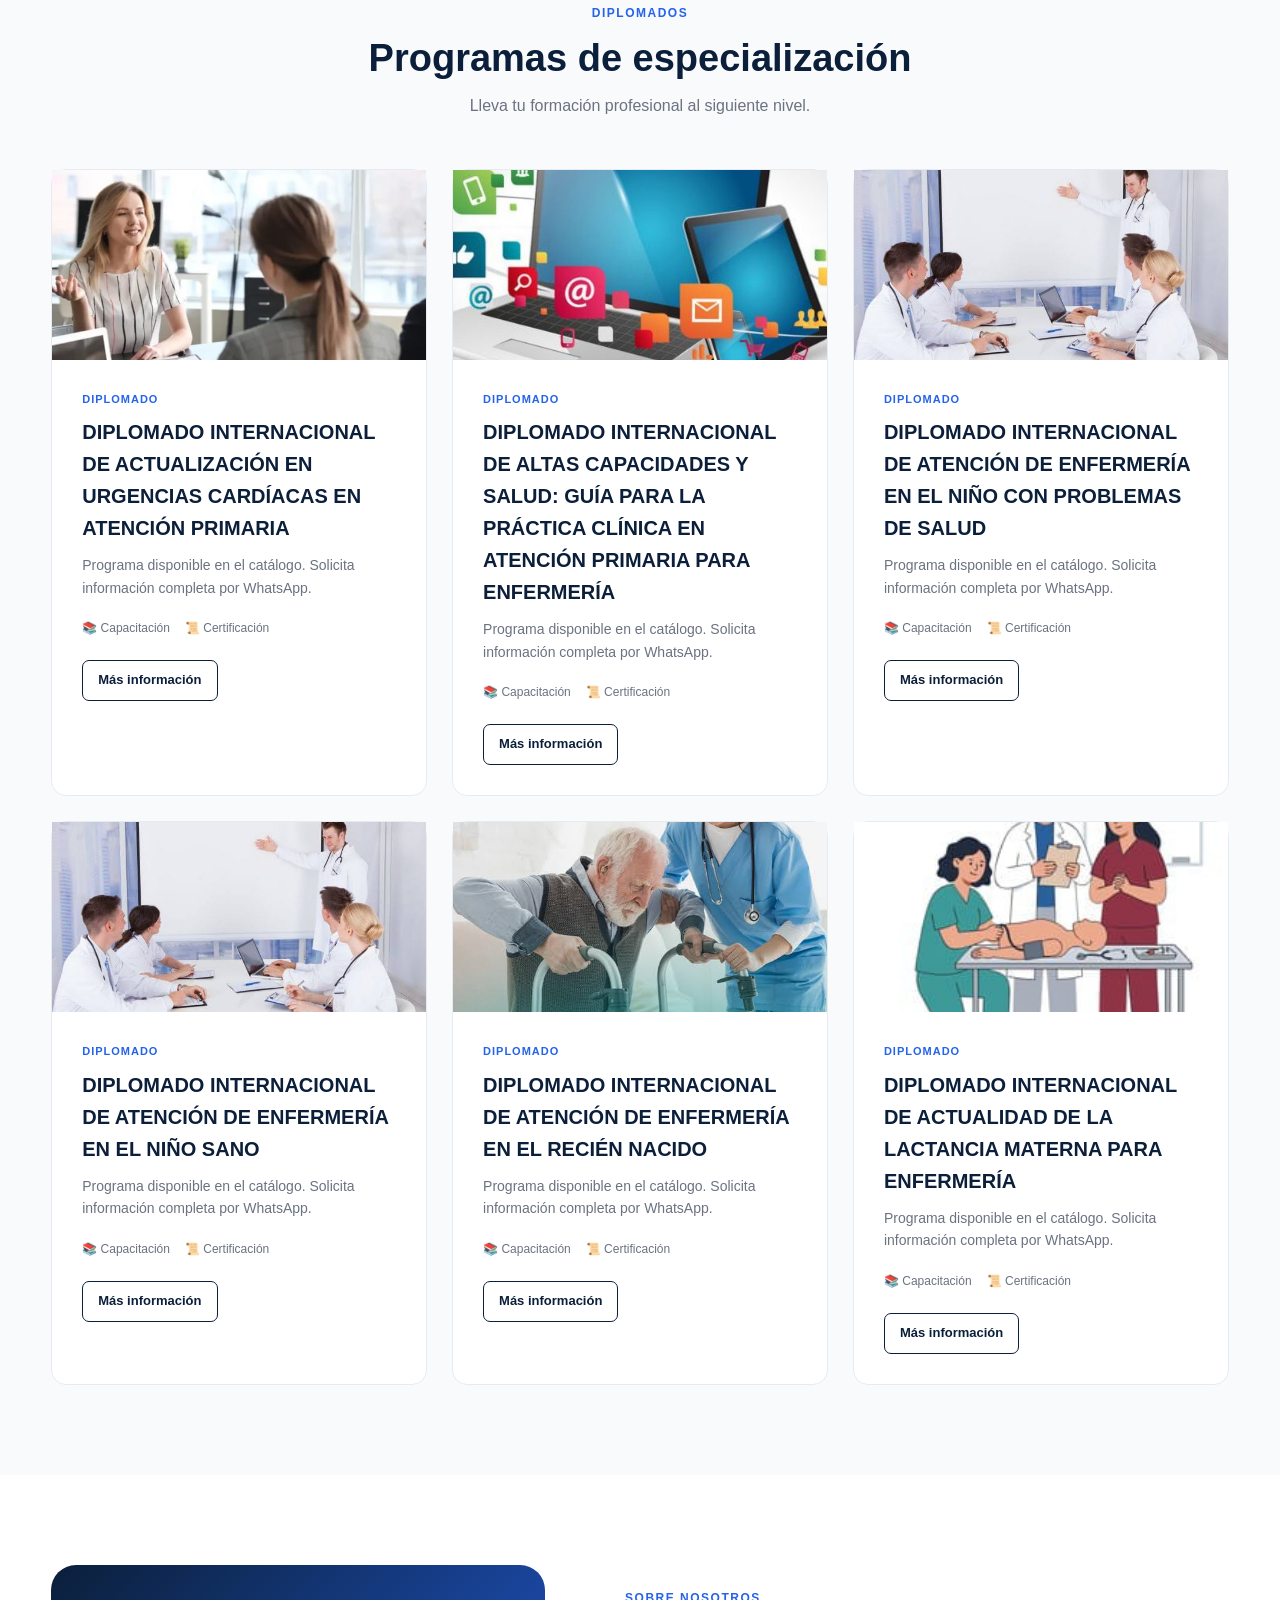
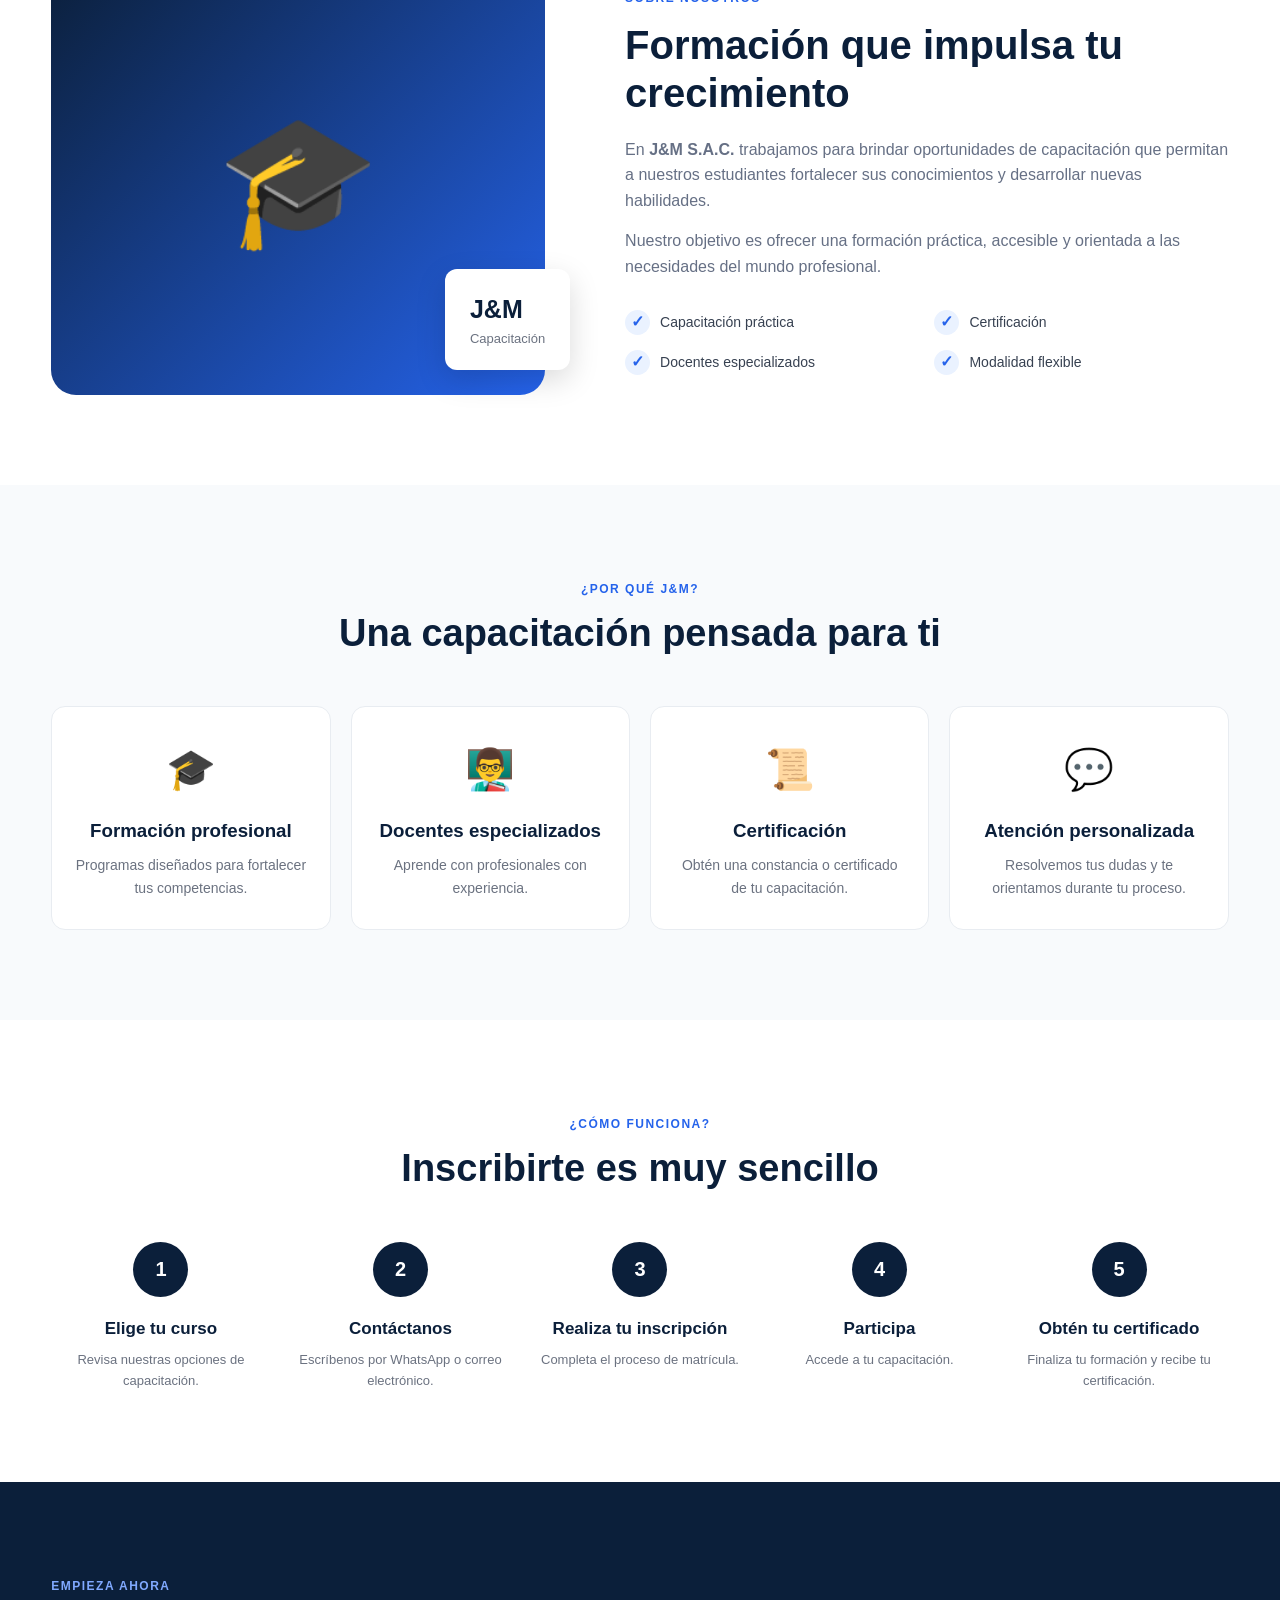
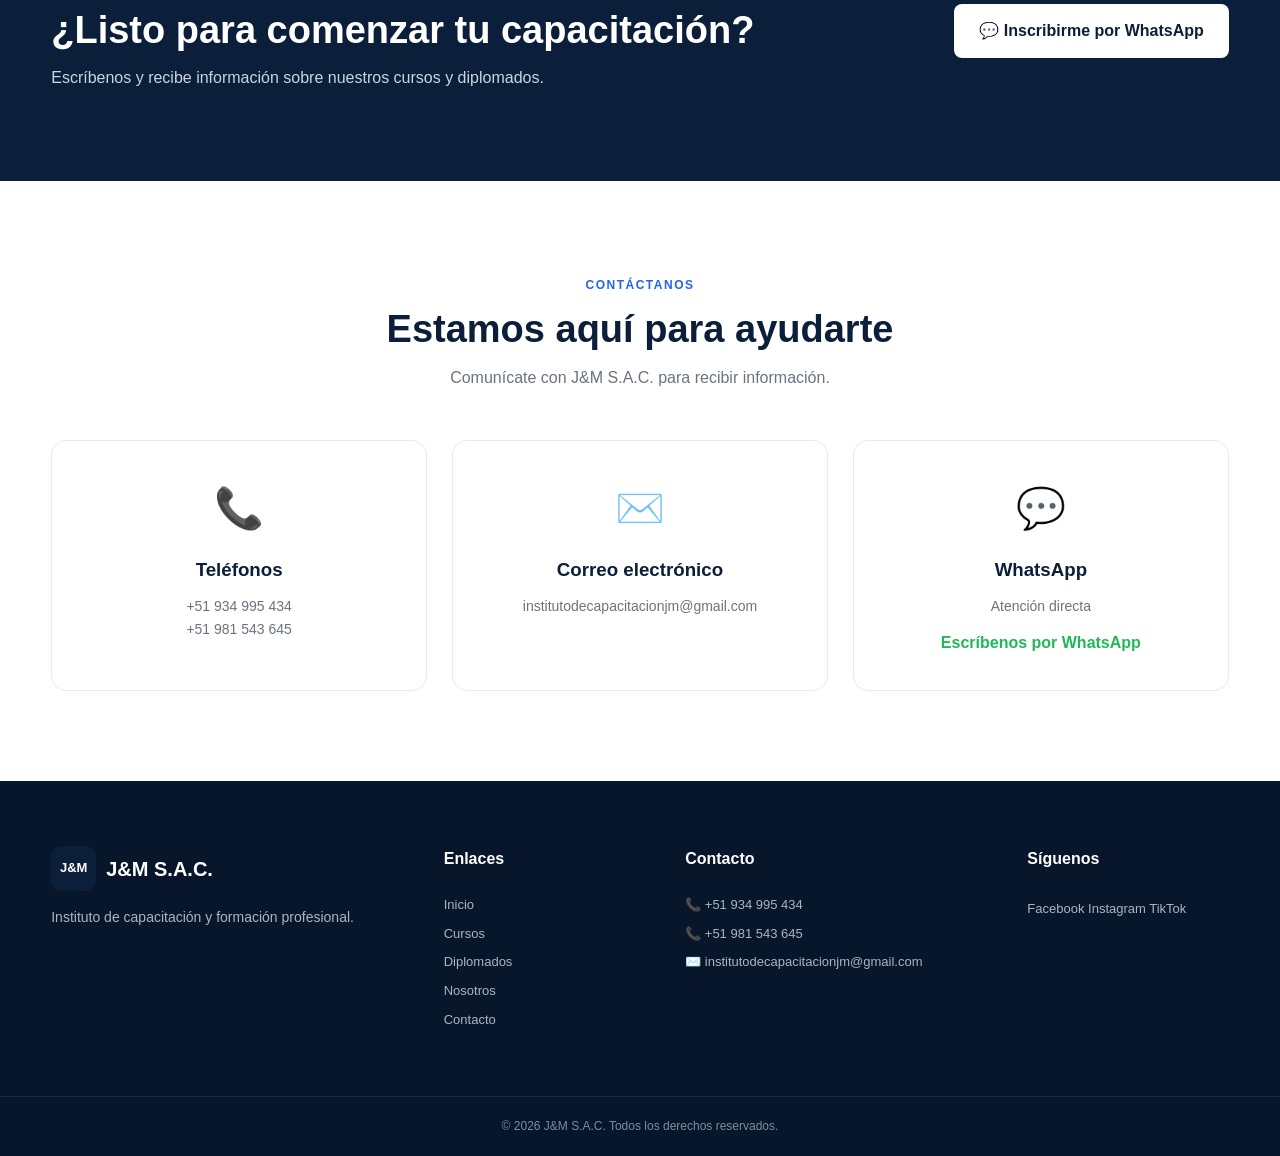
==== commit d02ea926: "Quitar texto del logo y centrar imagen" ====
--- a/index.html
+++ b/index.html
@@ -34,9 +34,8 @@
     <header class="header">
         <div class="container nav-container">
 
-            <a href="#inicio" class="logo">
-                <img src="./instituto.jpeg" alt="Instituto J&M S.A.C." class="logo-image">
-                <span>J&M S.A.C.</span>
+            <a href="#inicio" class="logo" aria-label="J&M S.A.C.">
+                <img src="./instituto.jpeg" alt="J&M S.A.C." class="logo-image">
             </a>
 
             <button class="menu-toggle" id="menuToggle">
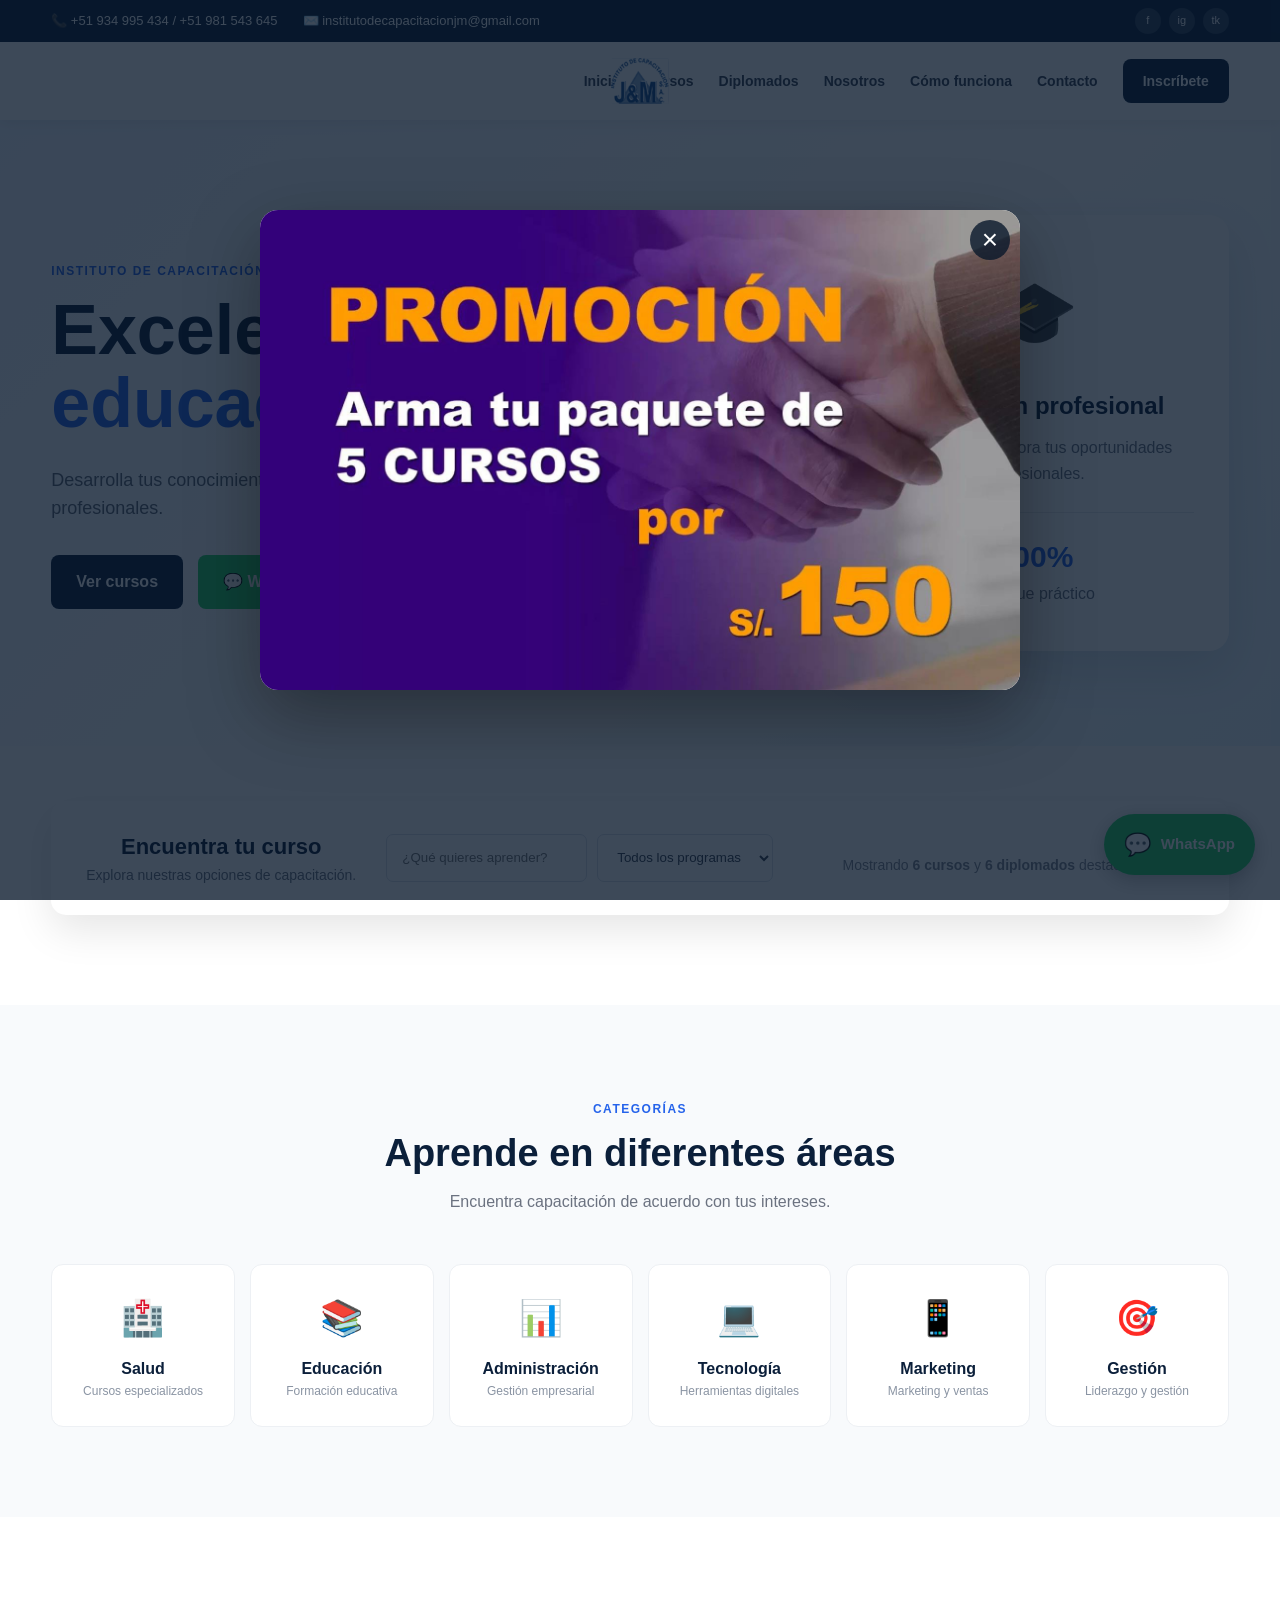
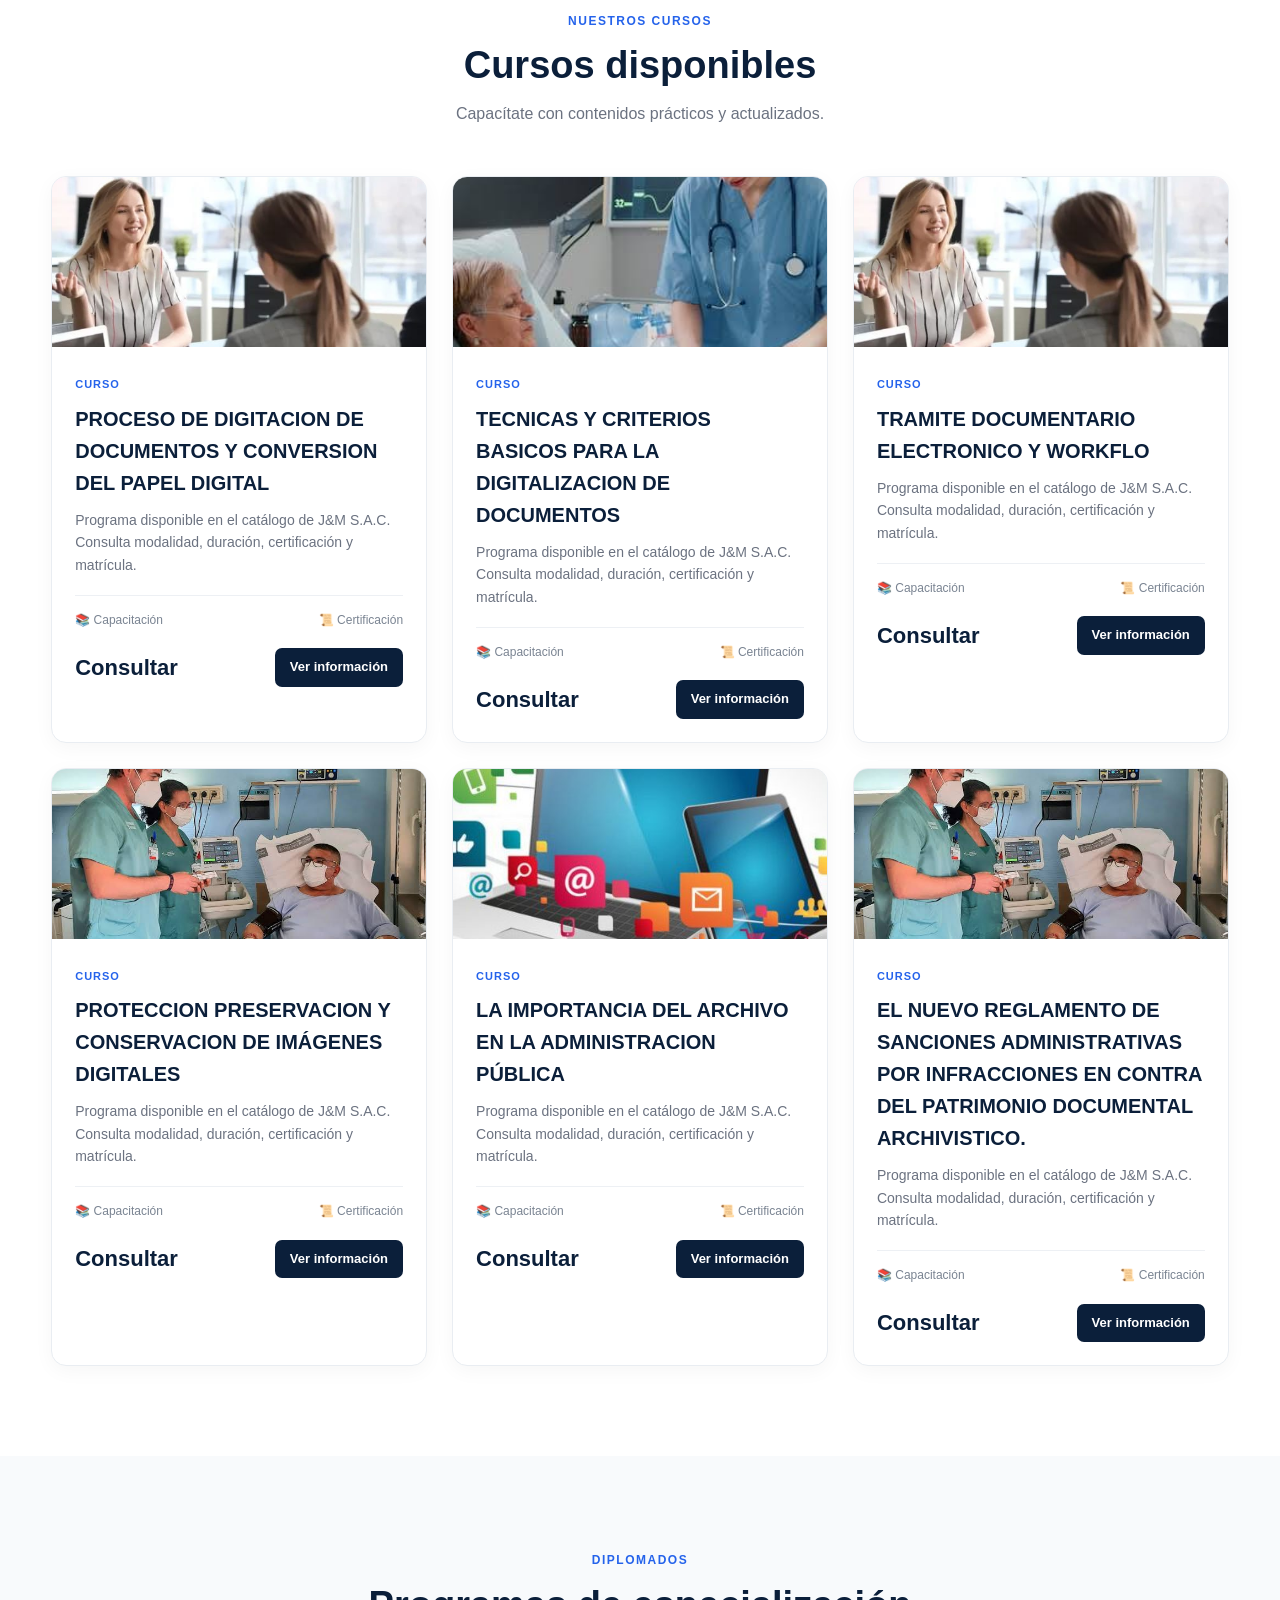
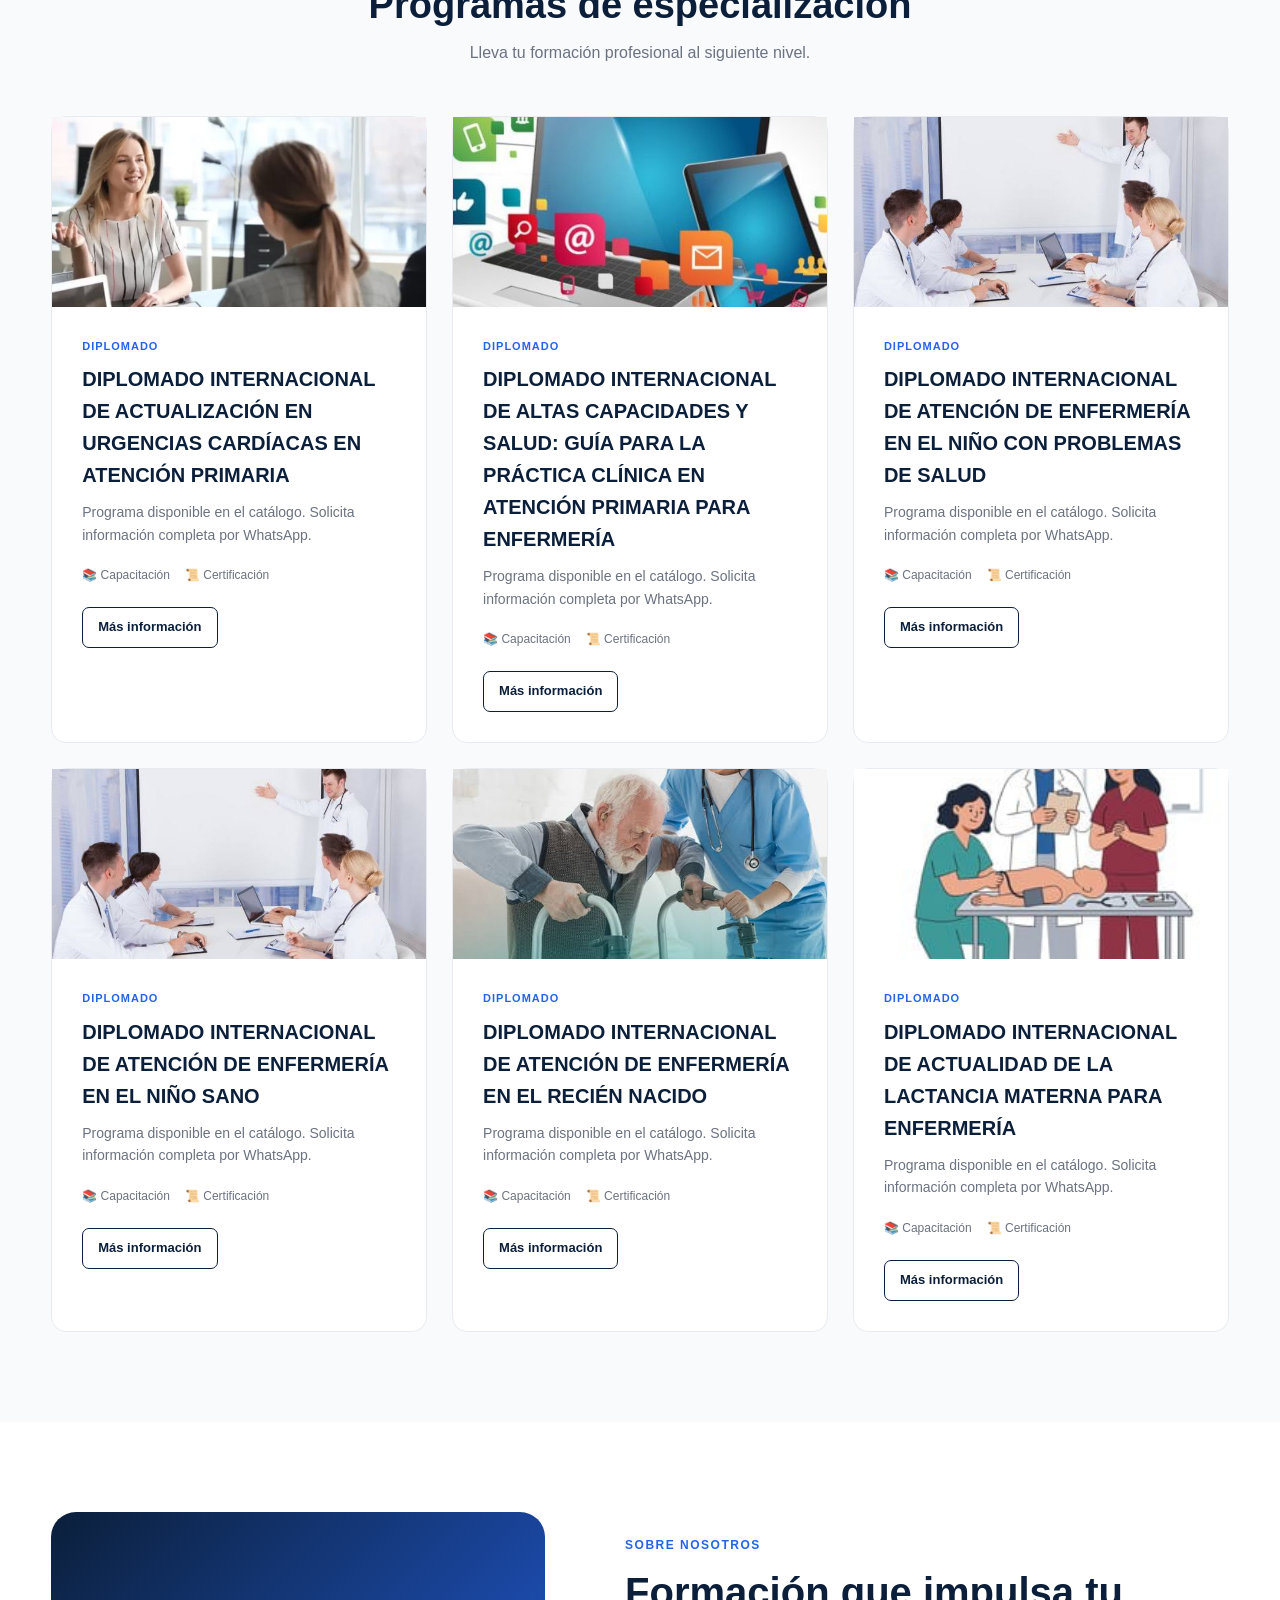
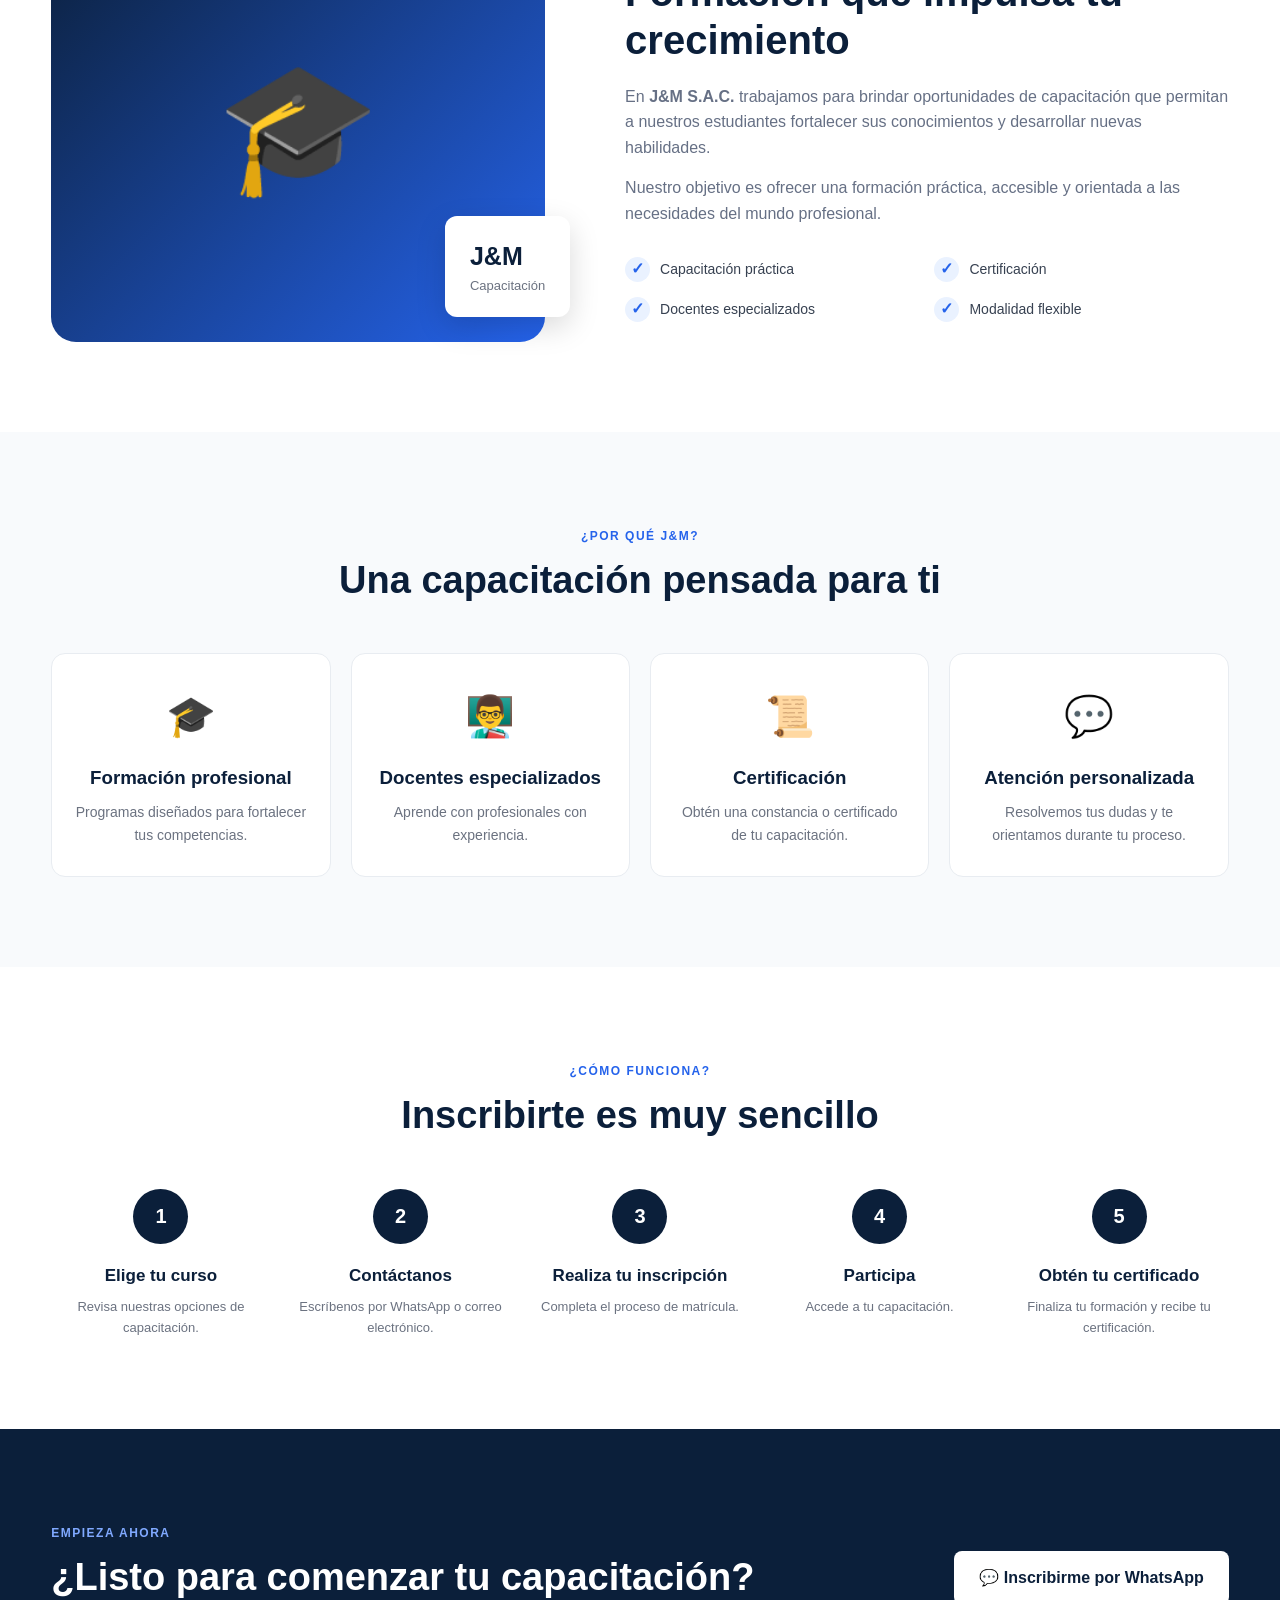
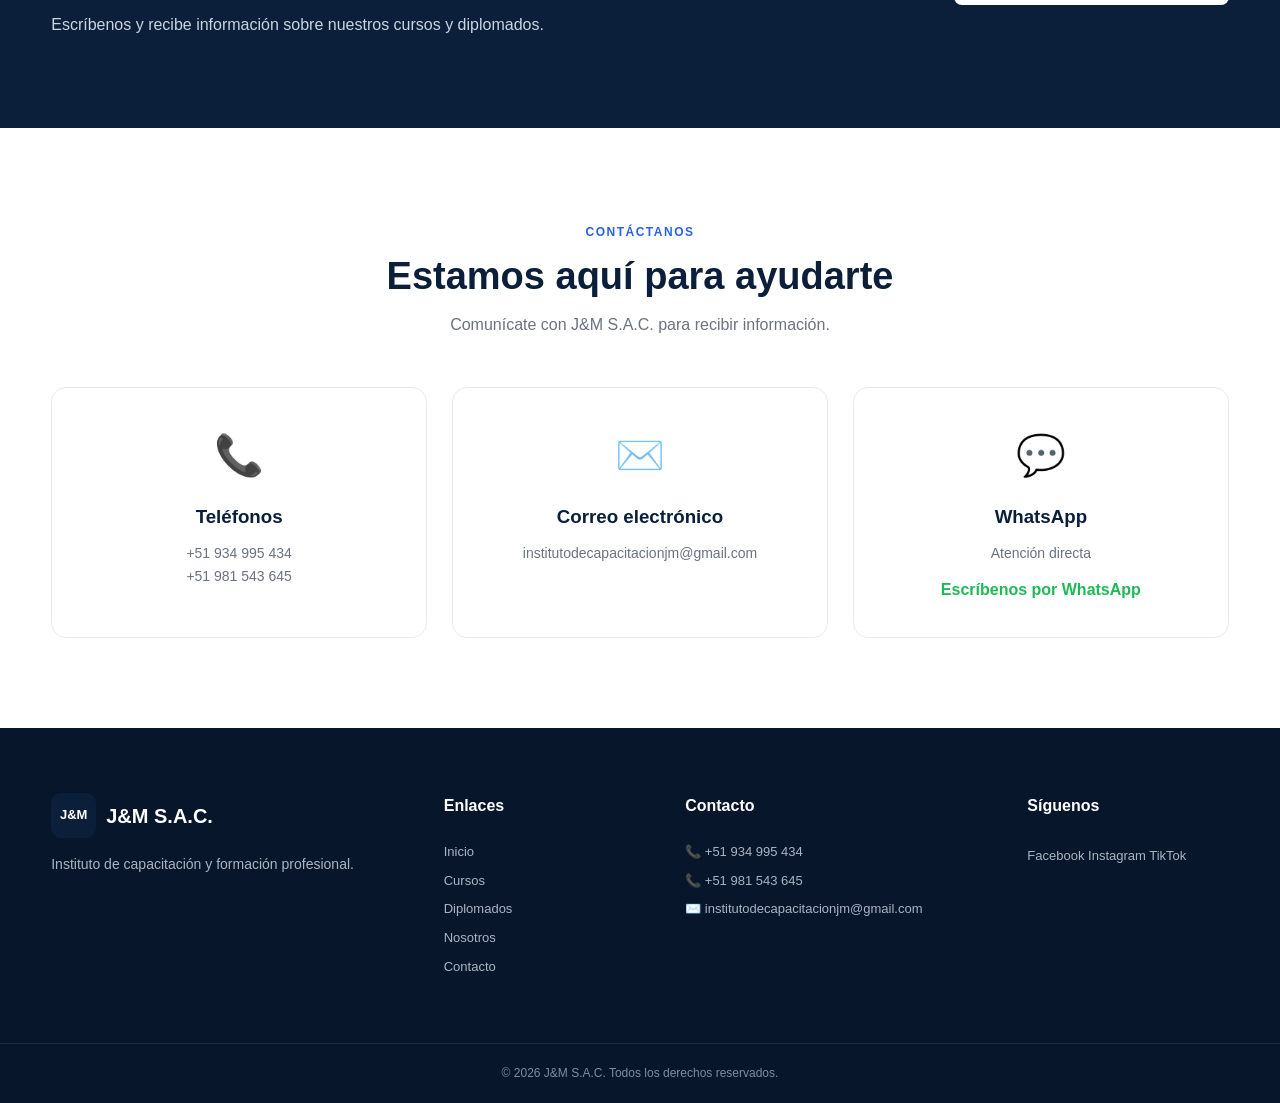
==== commit 38da9646: "Actualizar caché del encabezado" ====
--- a/index.html
+++ b/index.html
@@ -6,7 +6,7 @@
     <meta name="description" content="J&M S.A.C. - Instituto de Capacitación y Formación Profesional">
     <title>J&M S.A.C. | Instituto de Capacitación</title>
 
-    <link rel="stylesheet" href="style.css">
+    <link rel="stylesheet" href="style.css?v=20260925-4">
 </head>
 
 <body>
@@ -1311,7 +1311,7 @@
 
 
     <!-- JAVASCRIPT -->
-    <script src="script.js?v=20260925-3"></script>
+    <script src="script.js?v=20260925-4"></script>
 
 </body>
 </html>
--- a/style.css
+++ b/style.css
@@ -91,17 +91,31 @@
     min-height: 78px;
     display: flex;
     align-items: center;
-    justify-content: space-between;
+    justify-content: flex-end;
     gap: 30px;
+    position: relative;
 }
 
 .logo {
-    display: flex;
-    align-items: center;
-    gap: 10px;
-    font-size: 21px;
-    font-weight: 800;
-    color: #0b1f3a;
+    position: absolute;
+    left: 50%;
+    top: 50%;
+    transform: translate(-50%, -50%);
+    display: flex;
+    align-items: center;
+    justify-content: center;
+    width: 58px;
+    height: 58px;
+    color: #0b1f3a;
+    z-index: 2;
+}
+
+.logo-image {
+    width: 58px;
+    height: 58px;
+    object-fit: contain;
+    border-radius: 10px;
+    display: block;
 }
 
 .logo-icon {
@@ -1281,7 +1295,13 @@
     }
 
     .logo {
-        font-size: 18px;
+        width: 44px;
+        height: 44px;
+    }
+
+    .logo-image {
+        width: 44px;
+        height: 44px;
     }
 
     .logo-icon {
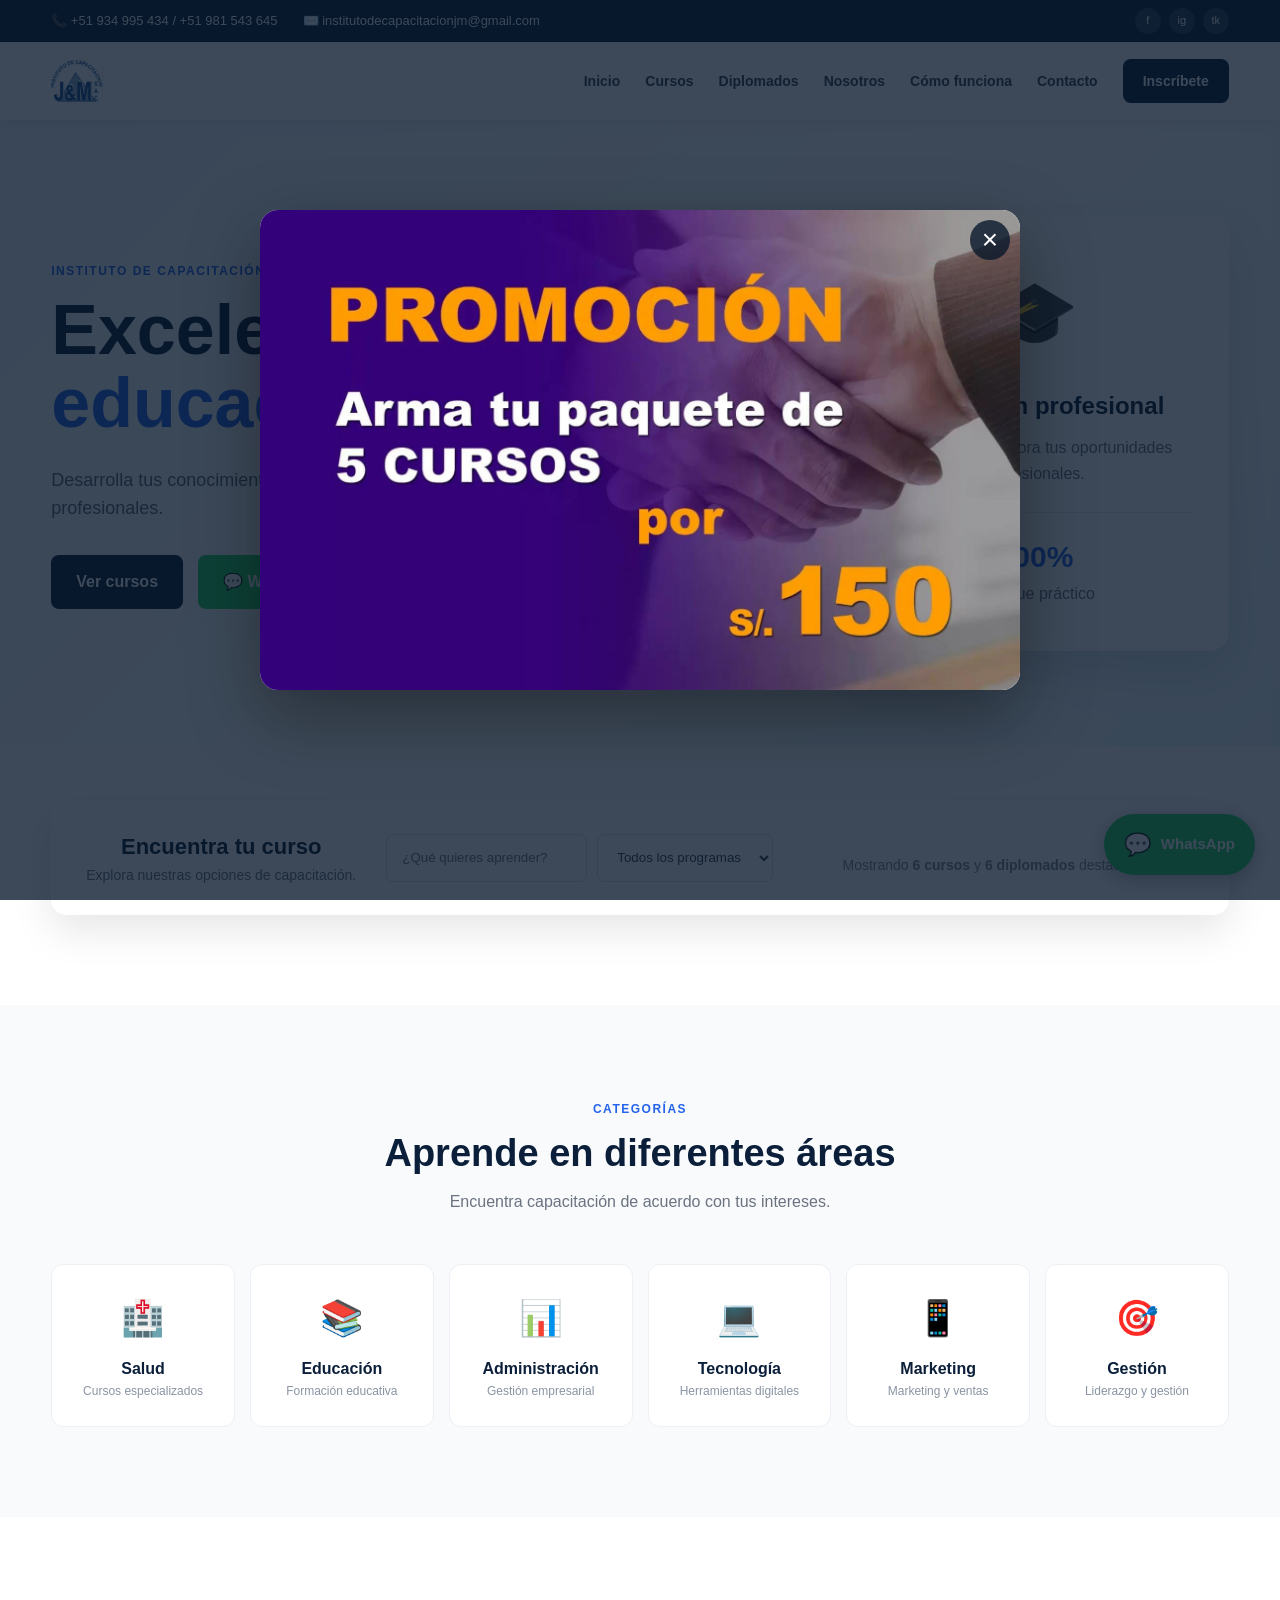
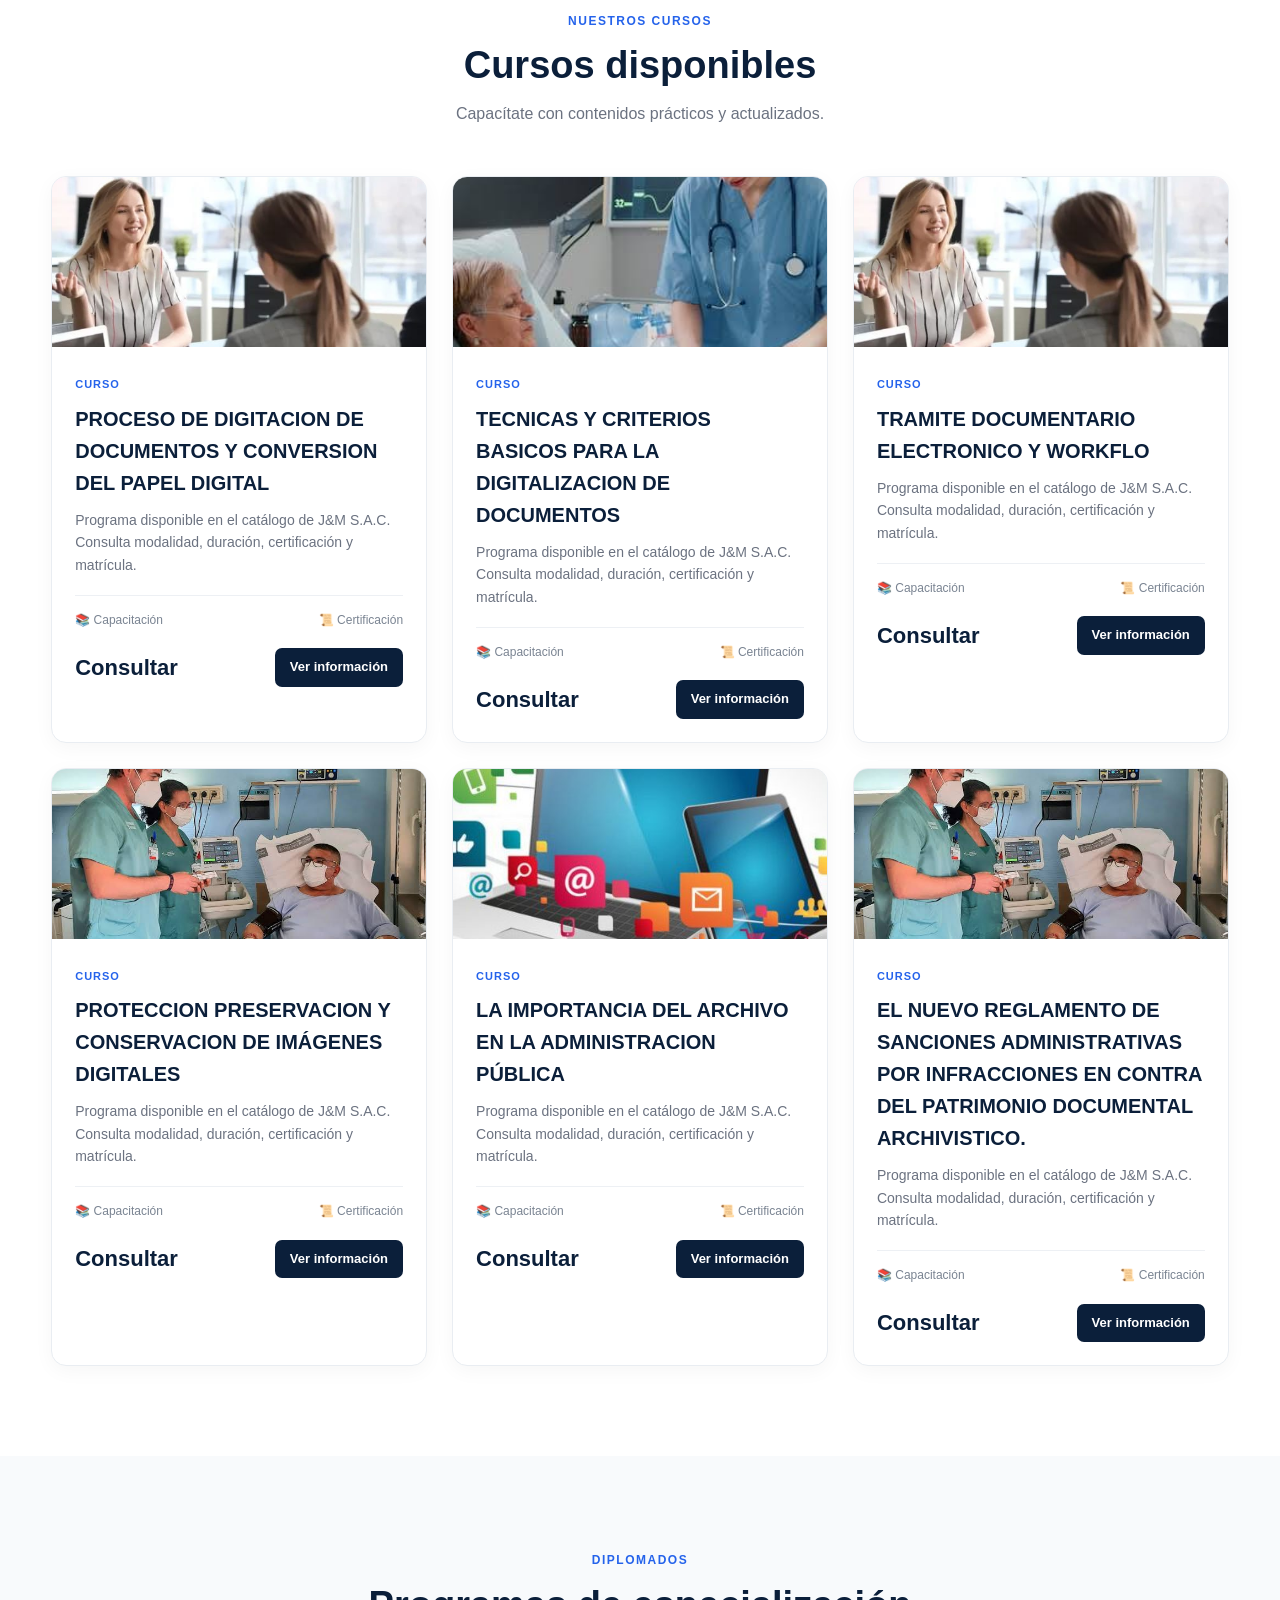
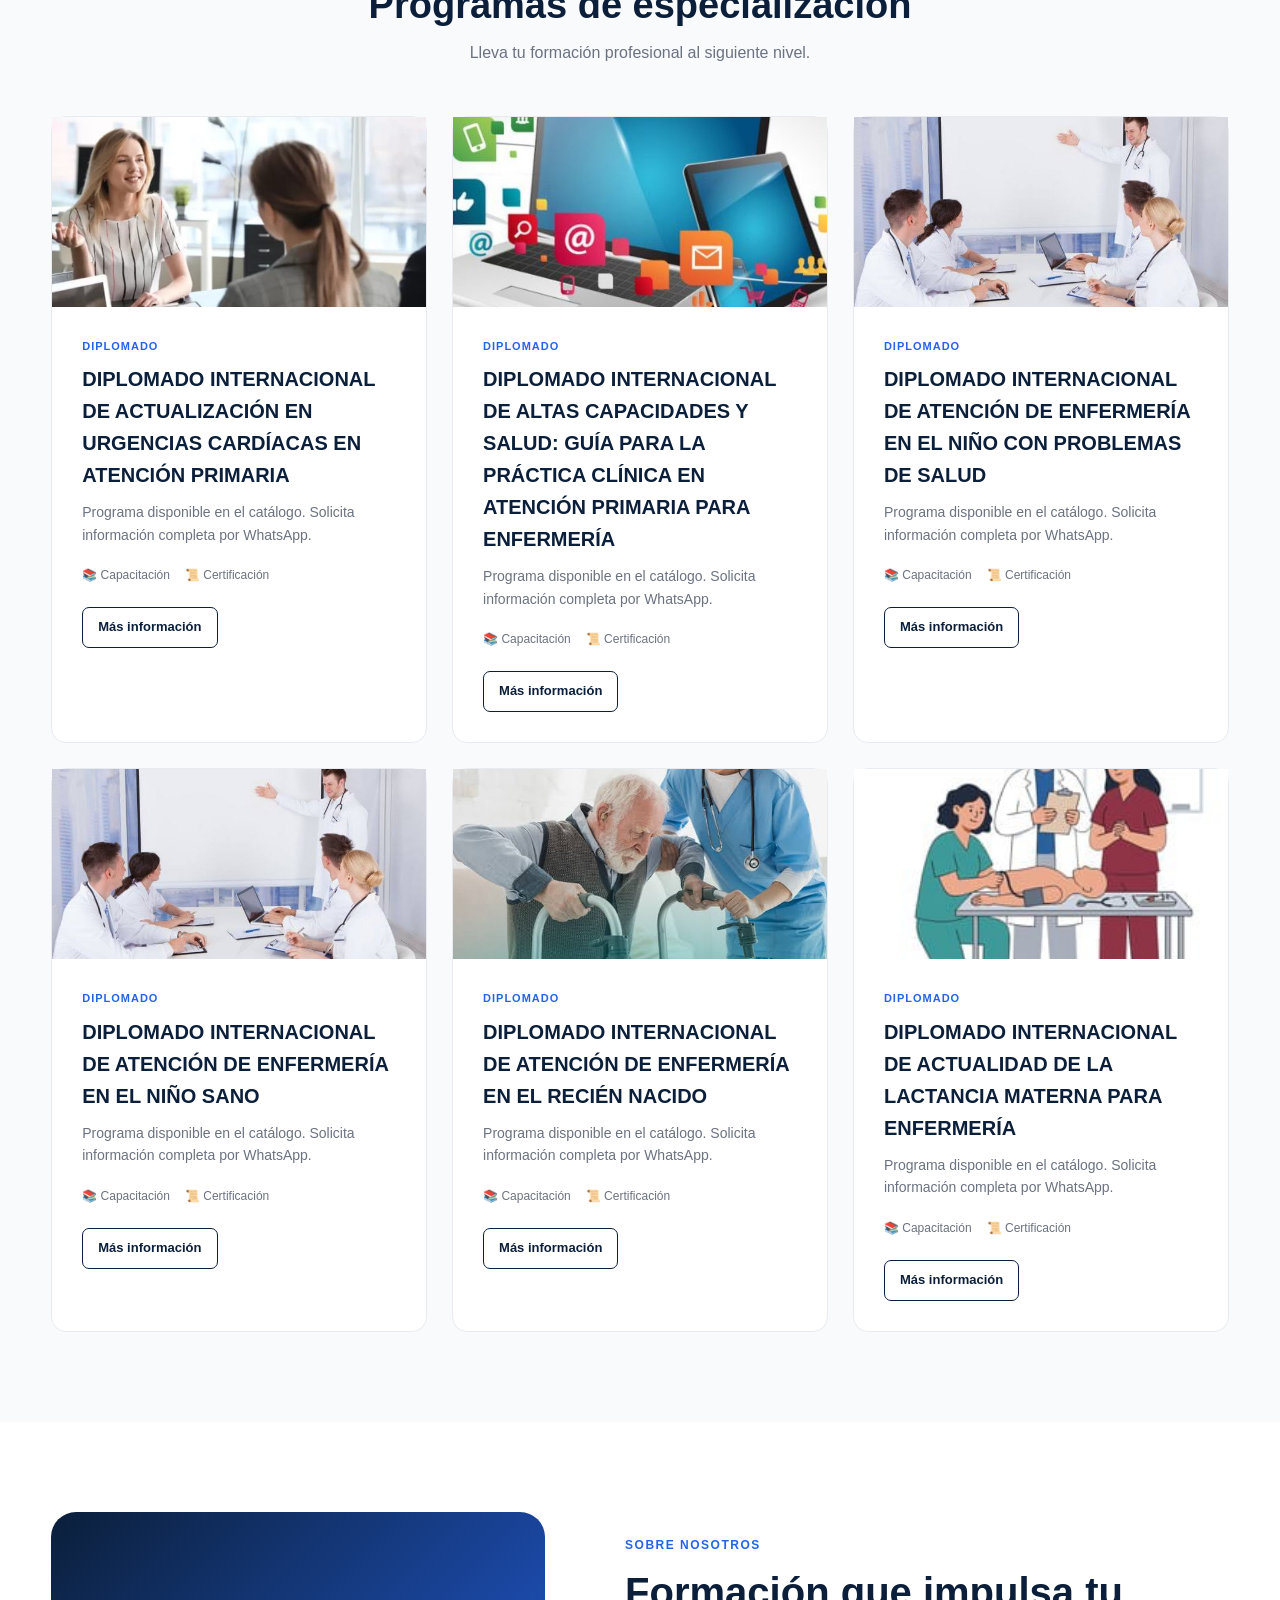
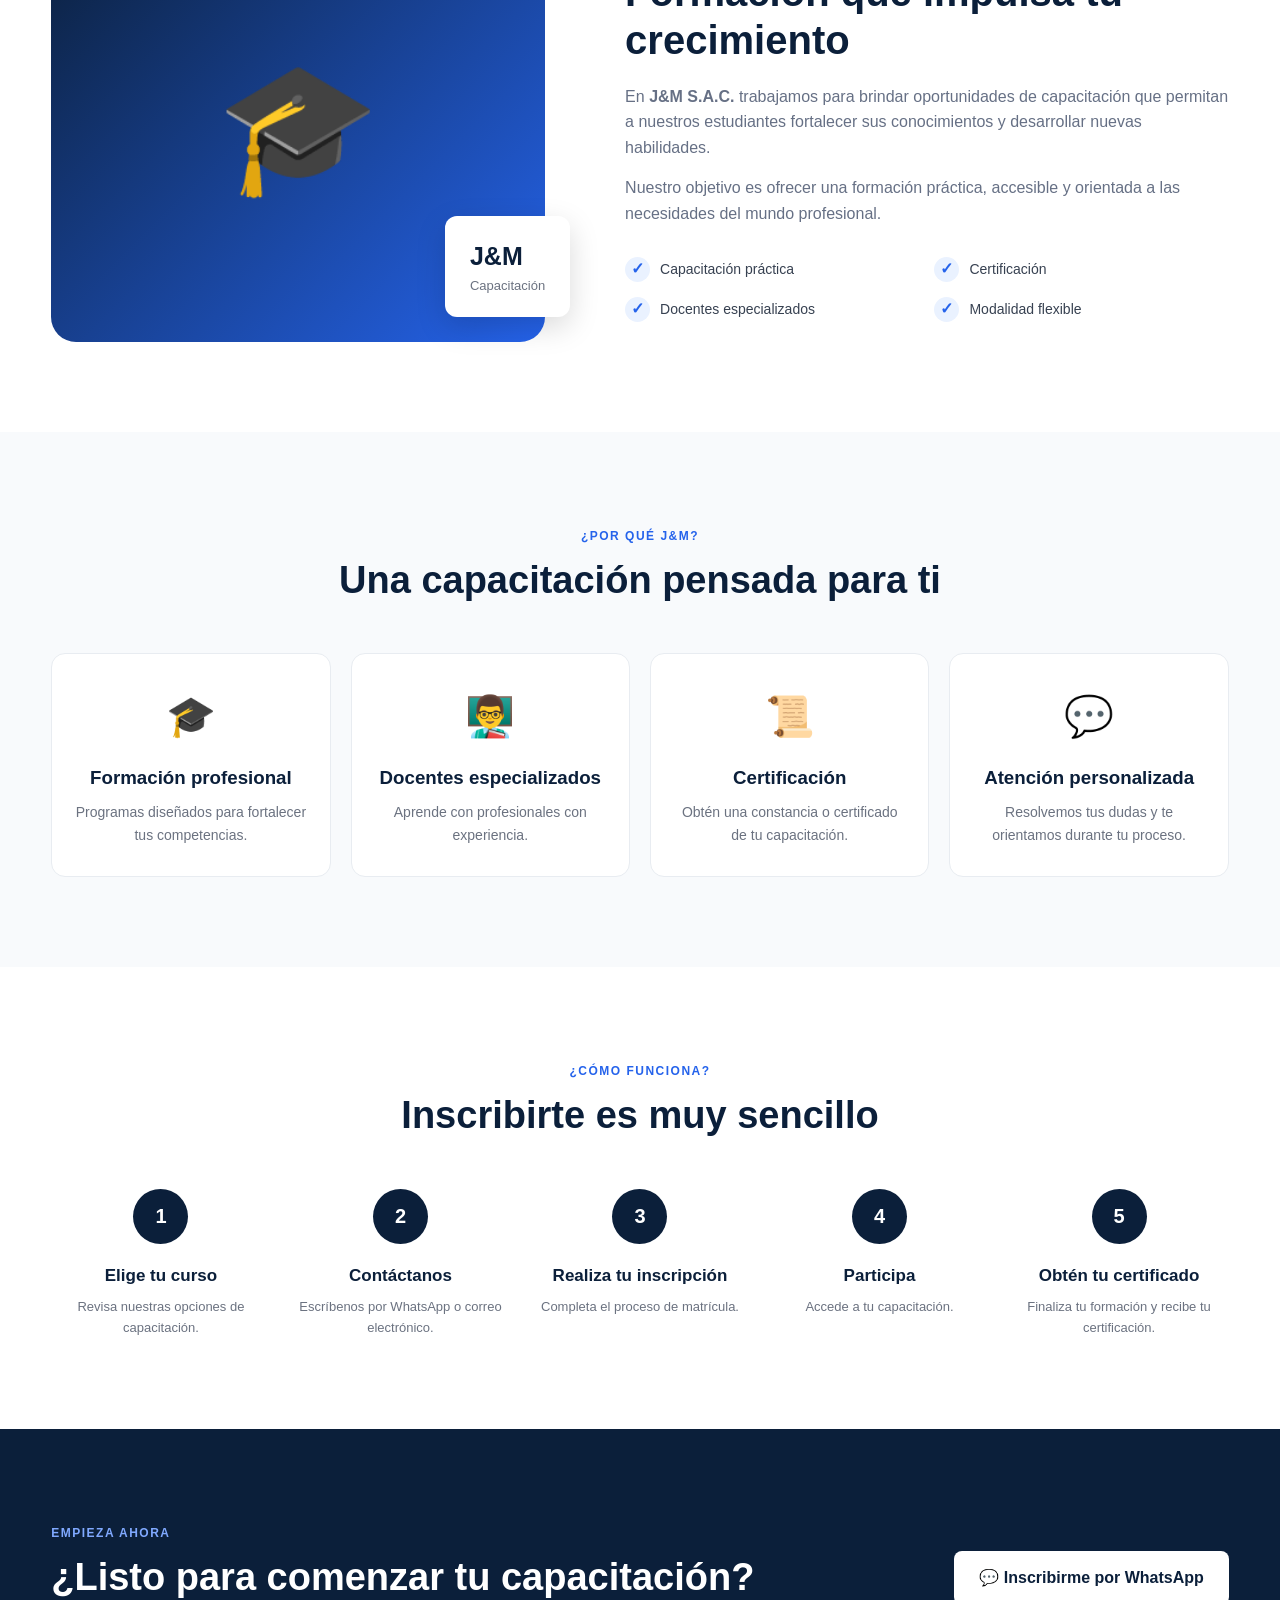
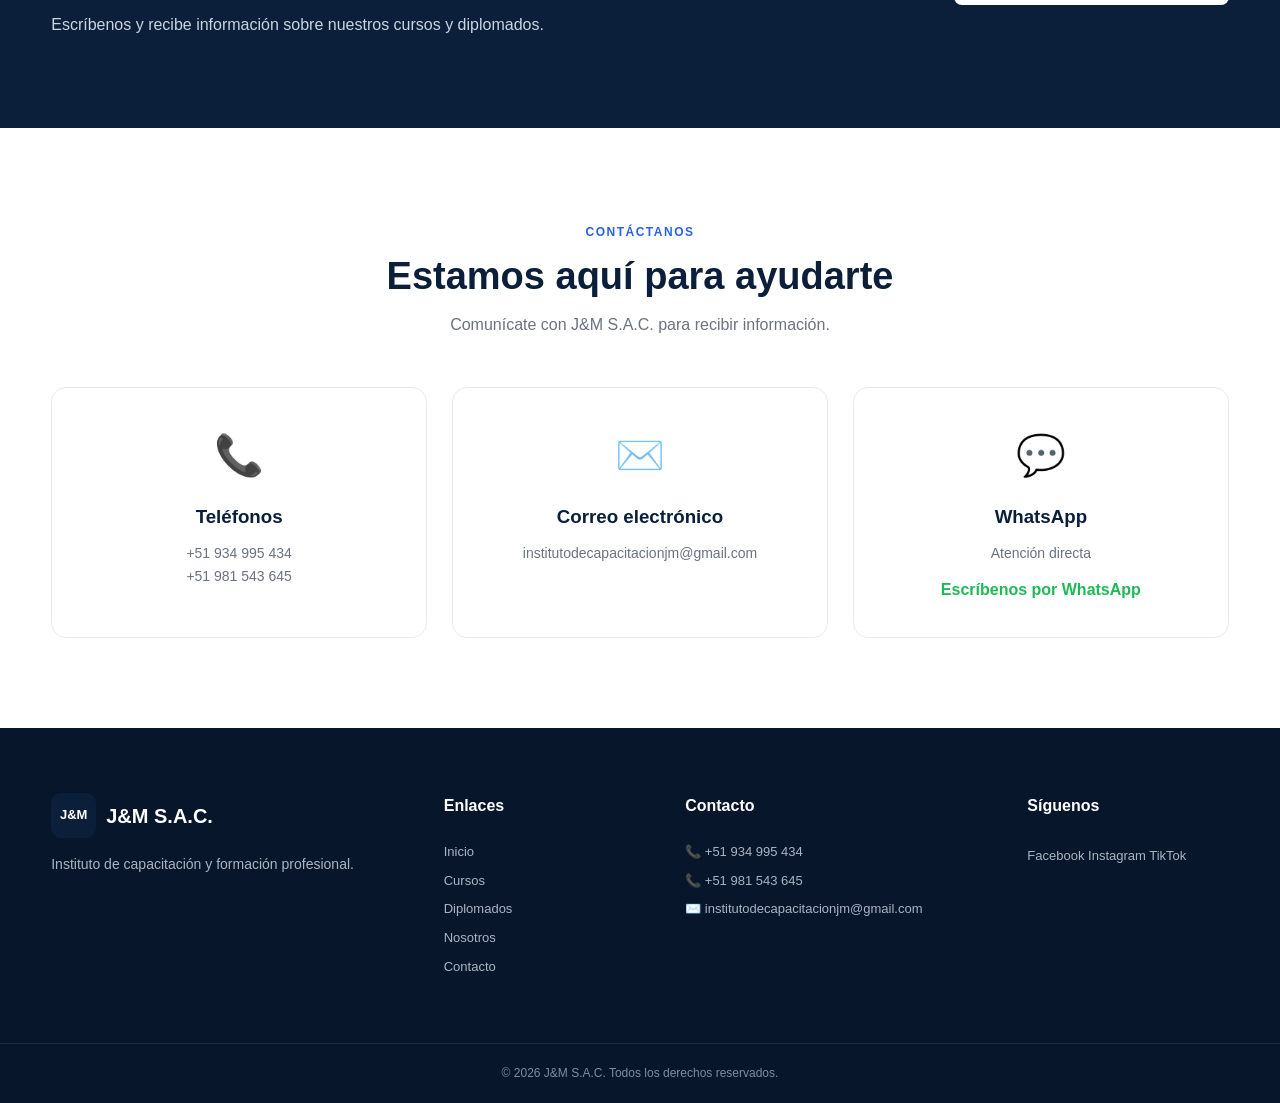
==== commit a91c3d55: "Actualizar caché del logo" ====
--- a/index.html
+++ b/index.html
@@ -6,7 +6,7 @@
     <meta name="description" content="J&M S.A.C. - Instituto de Capacitación y Formación Profesional">
     <title>J&M S.A.C. | Instituto de Capacitación</title>
 
-    <link rel="stylesheet" href="style.css?v=20260925-4">
+    <link rel="stylesheet" href="style.css?v=20260925-5">
 </head>
 
 <body>
--- a/style.css
+++ b/style.css
@@ -87,32 +87,26 @@
     box-shadow: 0 2px 15px rgba(0,0,0,0.08);
 }
 
-.nav-container {
-    min-height: 78px;
-    display: flex;
-    align-items: center;
-    justify-content: flex-end;
-    gap: 30px;
-    position: relative;
-}
-
-.logo {
-    position: absolute;
-    left: 50%;
-    top: 50%;
-    transform: translate(-50%, -50%);
-    display: flex;
-    align-items: center;
-    justify-content: center;
-    width: 58px;
-    height: 58px;
-    color: #0b1f3a;
-    z-index: 2;
-}
-
-.logo-image {
-    width: 58px;
-    height: 58px;
+.nav-container {
+    min-height: 78px;
+    display: flex;
+    align-items: center;
+    justify-content: space-between;
+    gap: 30px;
+}
+
+.logo {
+    display: flex;
+    align-items: center;
+    justify-content: center;
+    width: 52px;
+    height: 52px;
+    color: #0b1f3a;
+}
+
+.logo-image {
+    width: 52px;
+    height: 52px;
     object-fit: contain;
     border-radius: 10px;
     display: block;
@@ -1294,14 +1288,14 @@
         gap: 8px;
     }
 
-    .logo {
-        width: 44px;
-        height: 44px;
-    }
-
-    .logo-image {
-        width: 44px;
-        height: 44px;
+    .logo {
+        width: 40px;
+        height: 40px;
+    }
+
+    .logo-image {
+        width: 40px;
+        height: 40px;
     }
 
     .logo-icon {
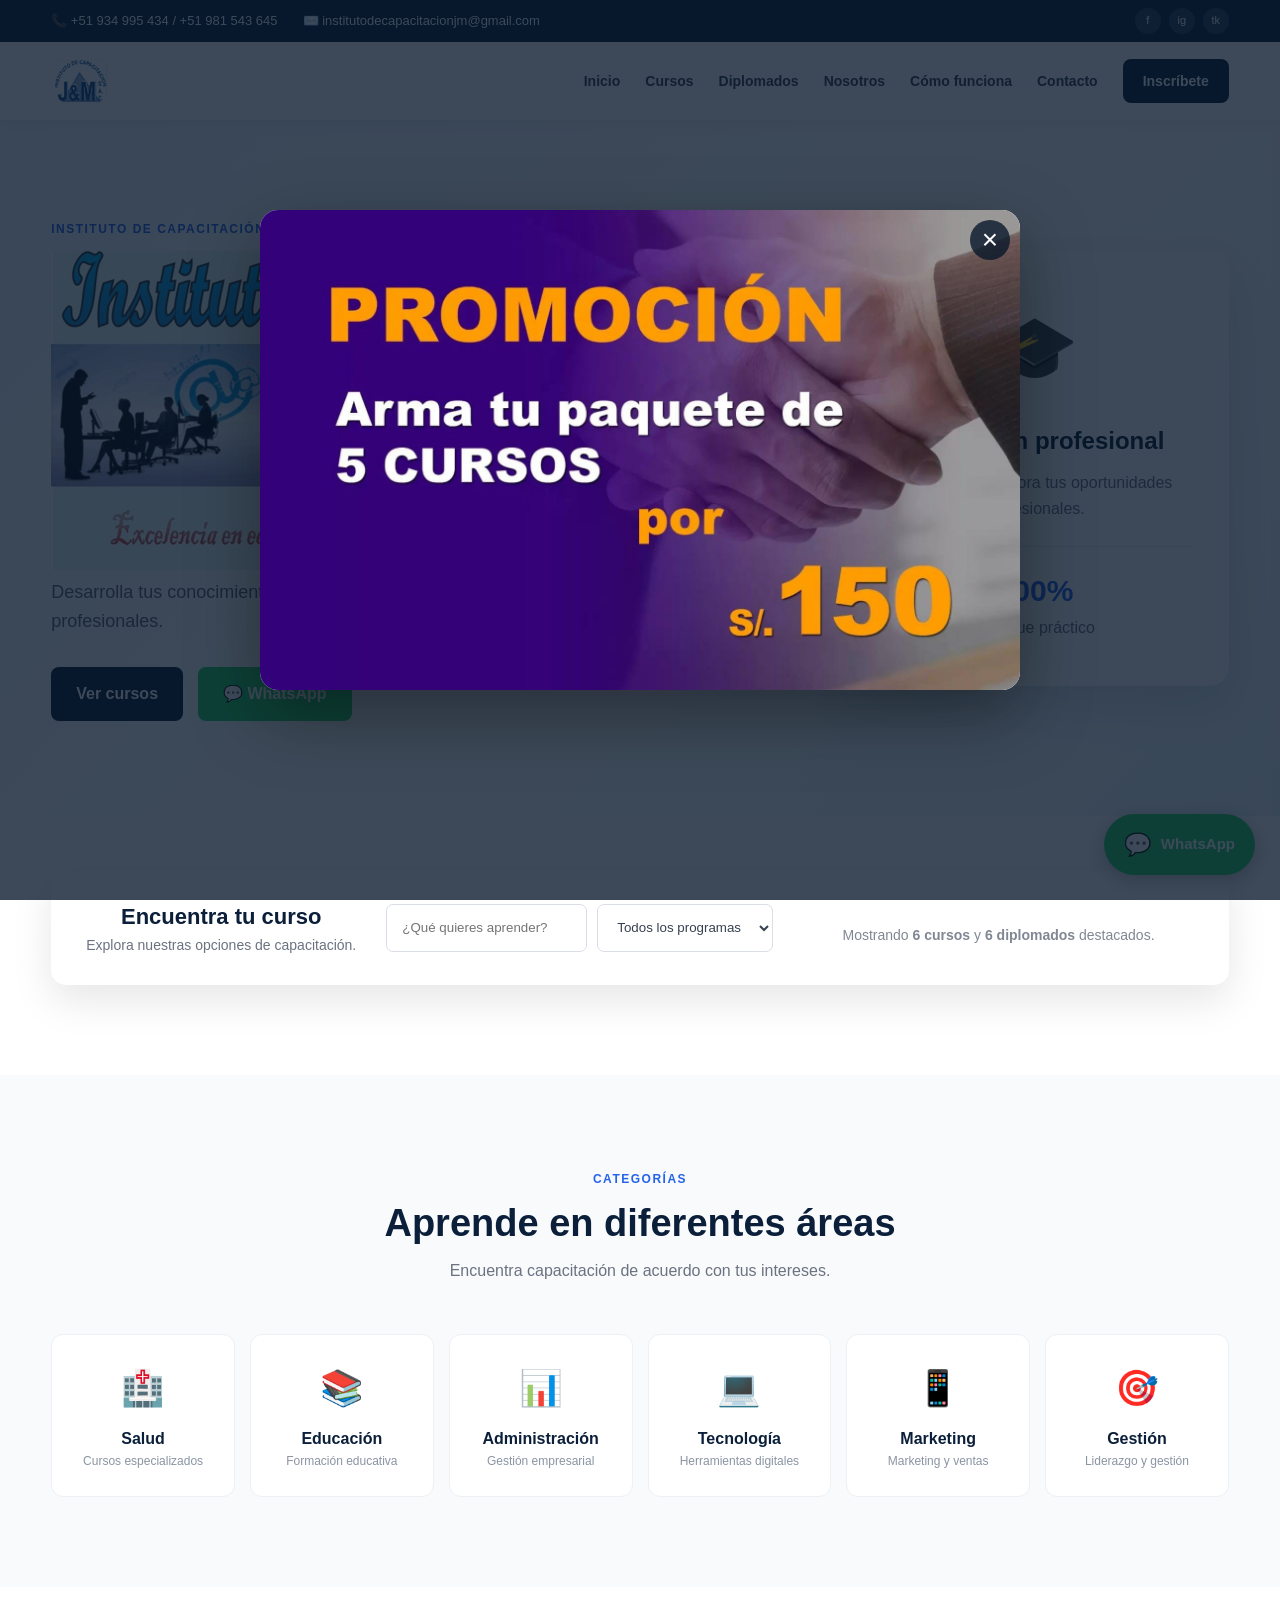
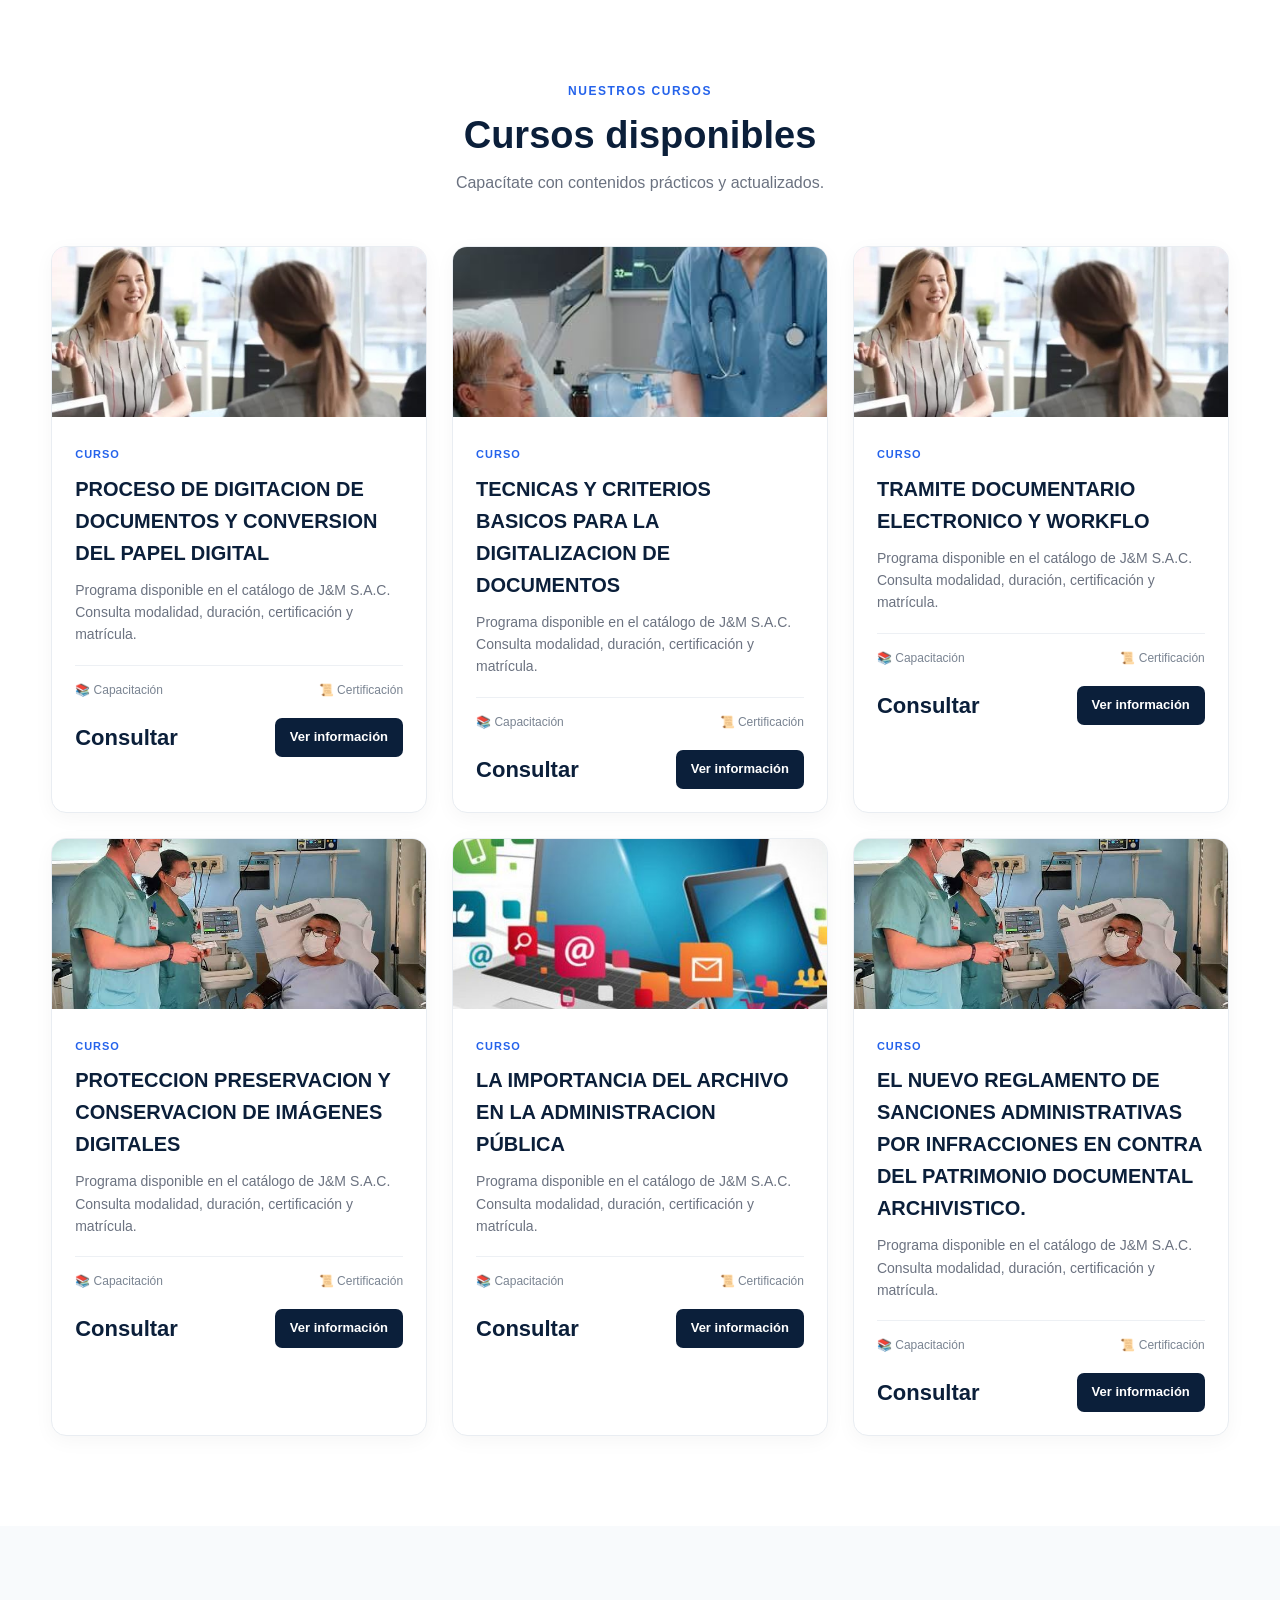
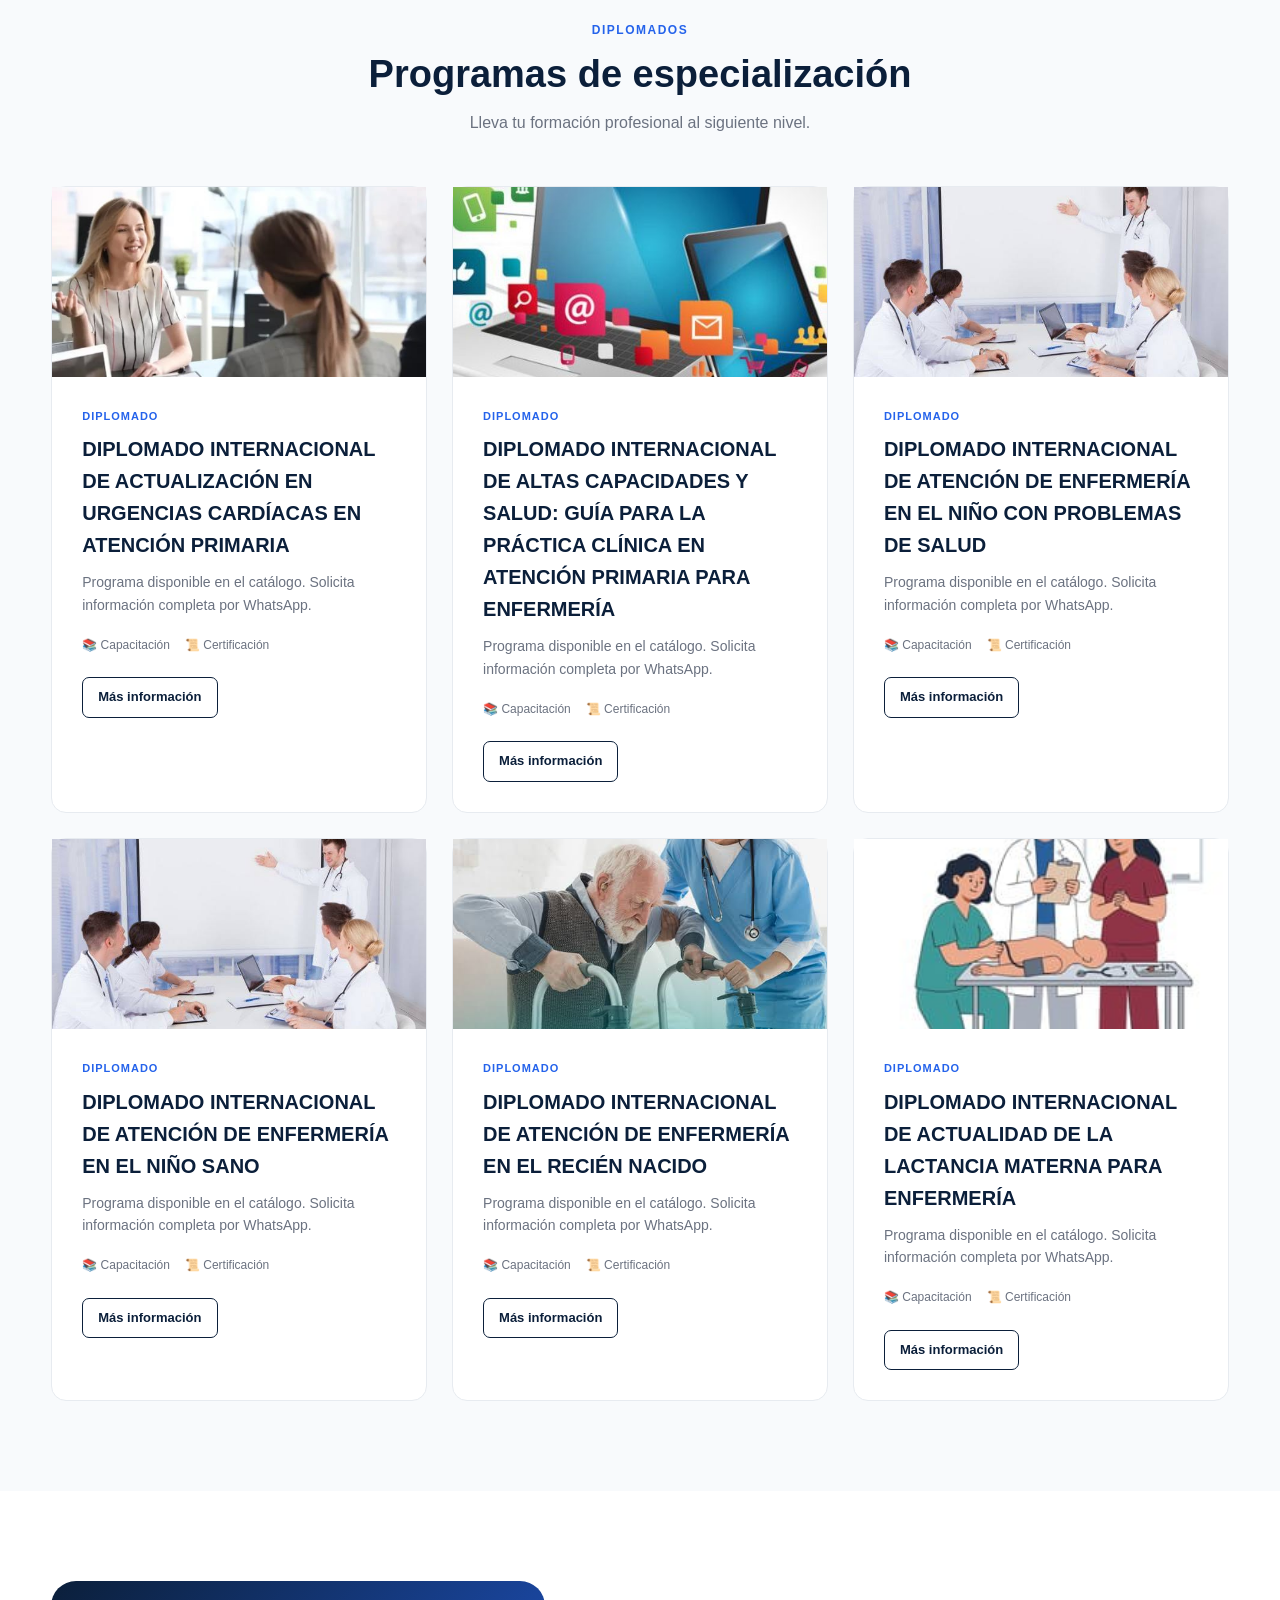
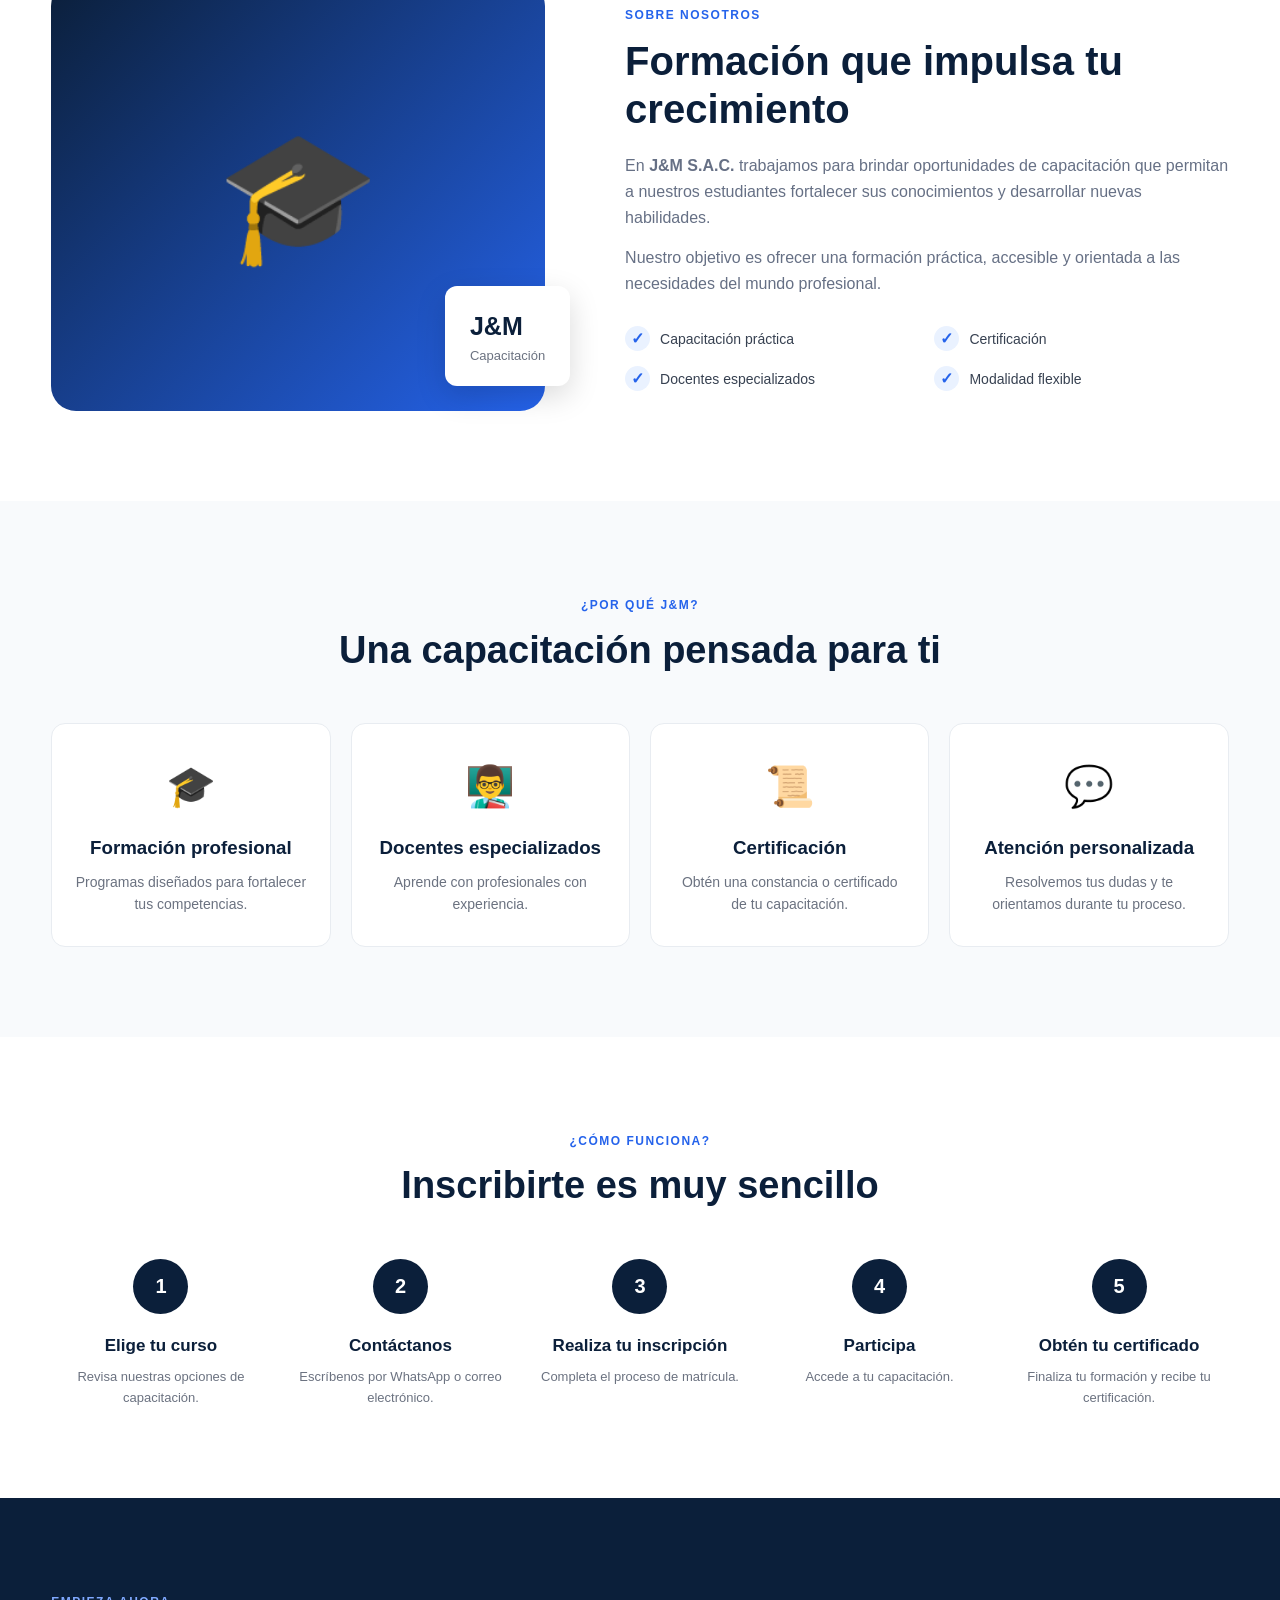
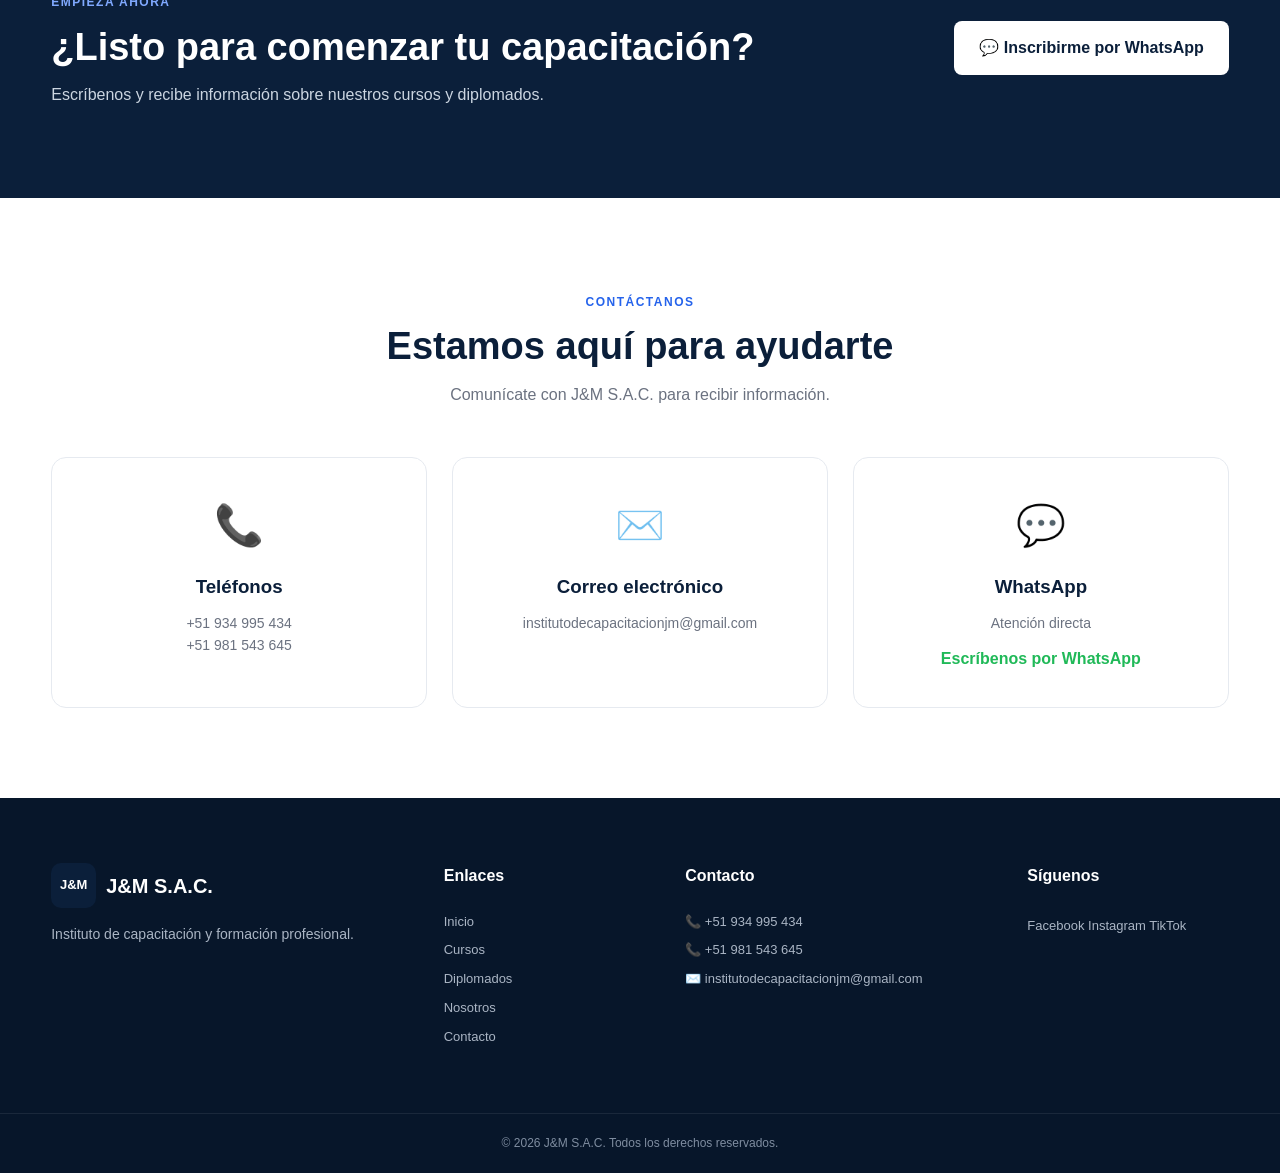
==== commit 3413f187: "Reemplazar texto principal por imagen del instituto" ====
--- a/index.html
+++ b/index.html
@@ -67,10 +67,9 @@
                     INSTITUTO DE CAPACITACIÓN
                 </span>
 
-                <h1>
-                    Excelencia en
-                    <span>educacíon virtual.</span>
-                </h1>
+                <div class="hero-institute-image">
+                    <img src="./instituto%20de%20capacitacion.jpeg" alt="Instituto de Capacitación J&M S.A.C.">
+                </div>
 
                 <p>
                     Desarrolla tus conocimientos y habilidades con nuestros
--- a/style.css
+++ b/style.css
@@ -99,8 +99,8 @@
     display: flex;
     align-items: center;
     justify-content: center;
-    width: 52px;
-    height: 52px;
+    width: 60px;
+    height: 60px;
     color: #0b1f3a;
 }
 
@@ -1289,8 +1289,8 @@
     }
 
     .logo {
-        width: 40px;
-        height: 40px;
+        width: 46px;
+        height: 46px;
     }
 
     .logo-image {
